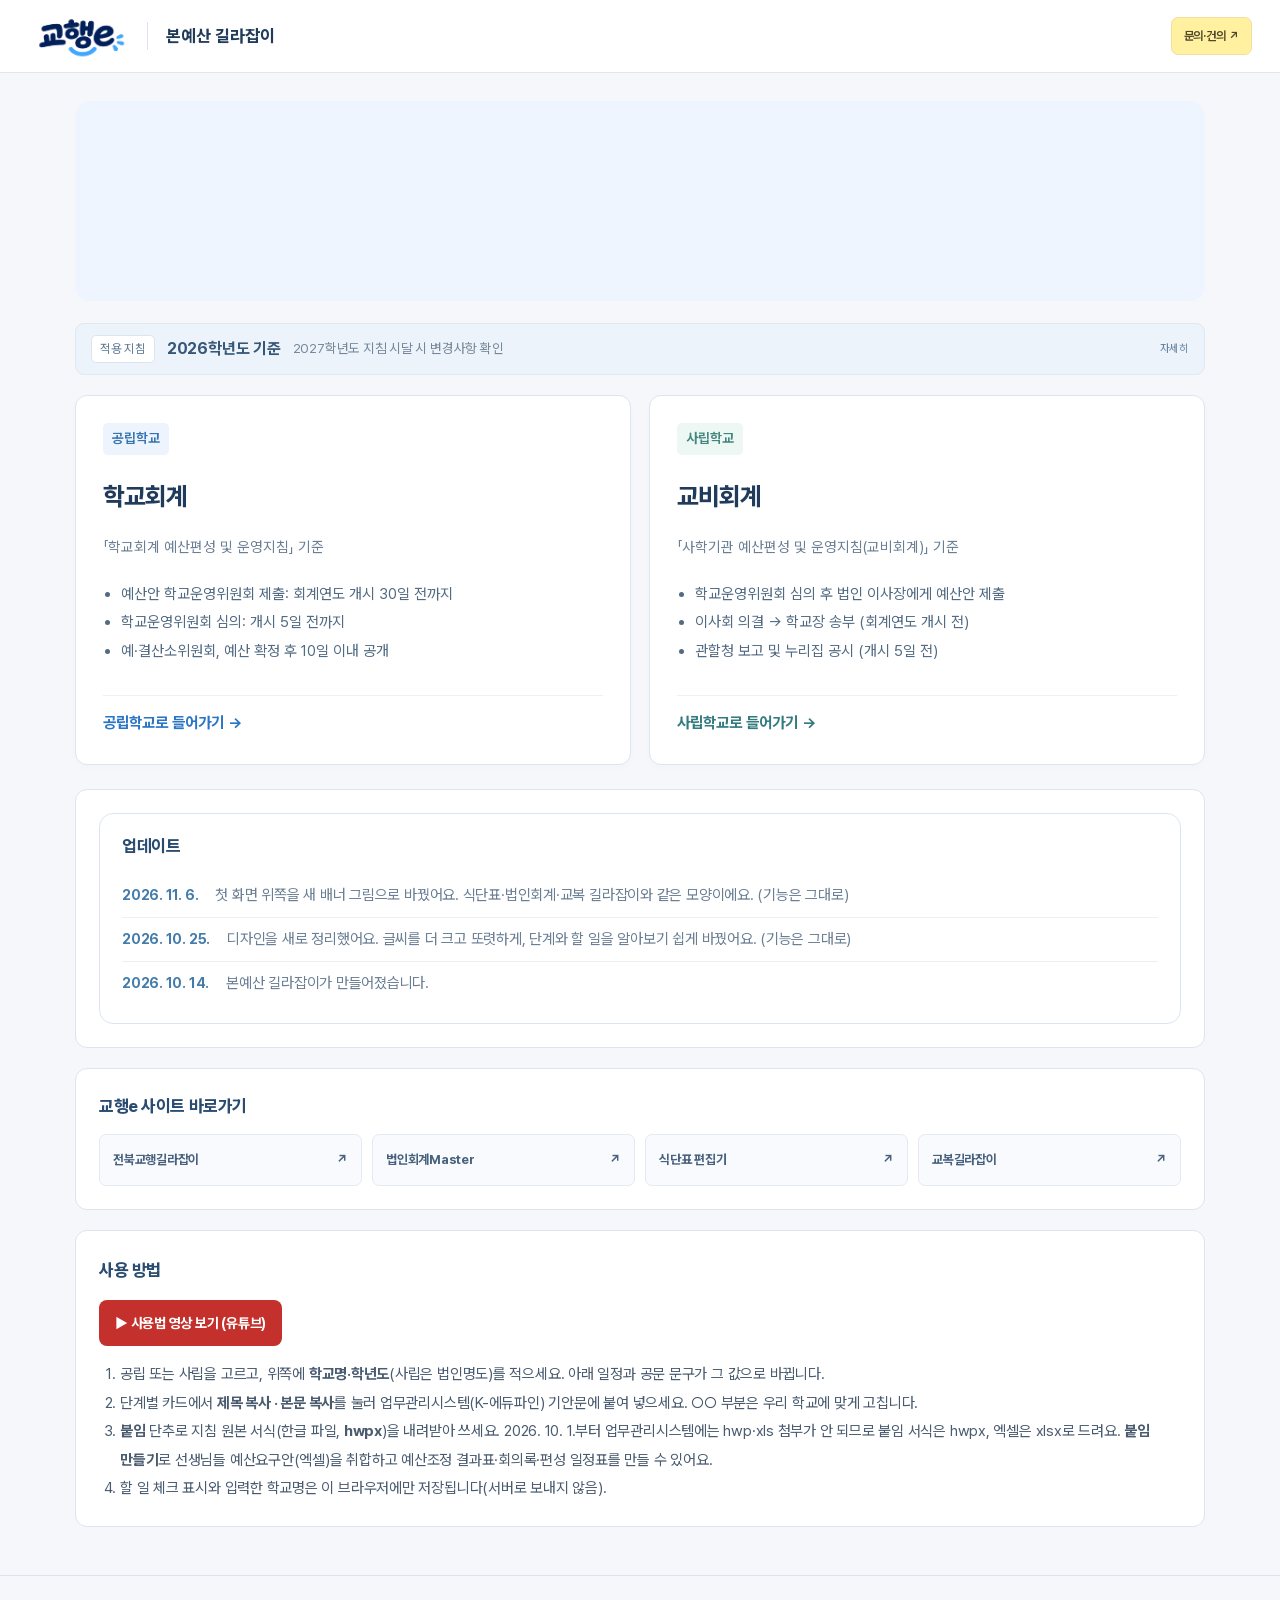
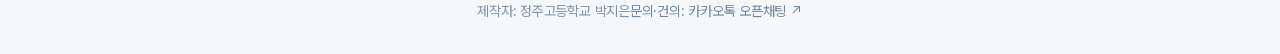
==== index.html @ 86d1af4e "업데이트 안내: 첫 화면 배너 그림 (2026. 11. 6.) Co-Authored-By: Claude Opus 5.5 <noreply@anthropic.com>" ====
<!DOCTYPE html>
<html lang="ko">
<head>
<meta charset="UTF-8">
<meta name="viewport" content="width=device-width, initial-scale=1">
<title>교행e의 본예산 길라잡이</title>
<style>
:root{
  --navy:#1e3a5f; --navy-2:#2b4c76; --blue:#2775ce; --blue-soft:#eaf3ff;
  --ink:#1f2d3d; --ink-2:#4a5b70; --muted:#6b7c90; --line:#d6e0ec; --line-soft:#e8eef5;
  --bg:#f3f7fc; --card:#fff; --green:#1f7a52; --green-soft:#e6f4ec; --red:#c2473b; --red-soft:#fbecea;
  --pri:#6a3fb5; --pri-soft:#f1ebfb;
}
*{box-sizing:border-box}
html{-webkit-text-size-adjust:100%}
body{margin:0;background:var(--bg);color:var(--ink);font:15px/1.65 "Pretendard","Malgun Gothic","맑은 고딕",system-ui,sans-serif;word-break:keep-all;overflow-wrap:anywhere}
button,input,select,textarea{font:inherit;color:inherit}
a{color:var(--blue)}
:focus-visible{outline:2px solid var(--blue);outline-offset:2px}
[hidden]{display:none!important}

/* 상단 */
.top{background:var(--navy);color:#fff}
.top-in{max-width:1080px;margin:0 auto;padding:14px 20px;display:flex;align-items:center;gap:12px;flex-wrap:wrap}
.brand{display:flex;align-items:center;gap:10px;background:none;border:0;color:#fff;cursor:pointer;padding:0;font-weight:800;font-size:18px}
.brand .e{color:#7fb6ff}
.top .ver{margin-left:auto;font-size:13px;opacity:.85}
.top .switch{border:1px solid rgba(255,255,255,.4);background:transparent;color:#fff;border-radius:999px;padding:5px 14px;cursor:pointer;font-size:13.5px}
.top .switch:hover{background:rgba(255,255,255,.12)}

main{max-width:1080px;margin:0 auto;padding:24px 20px 40px}

/* 첫 화면 */
.hero{text-align:center;padding:26px 0 8px}
.hero h1{margin:0 0 8px;font-size:30px;line-height:1.3;color:var(--navy)}
.hero p{margin:0;color:var(--ink-2);font-size:16px}
.pick{display:grid;grid-template-columns:repeat(2,minmax(0,1fr));gap:20px;margin:28px 0 18px}
.pickcard{display:flex;flex-direction:column;gap:10px;text-align:left;background:var(--card);border:2px solid var(--line);border-radius:16px;padding:26px 26px 24px;cursor:pointer;box-shadow:0 6px 20px -14px rgba(30,58,95,.5);transition:border-color .15s,transform .15s}
.pickcard:hover{border-color:var(--blue);transform:translateY(-2px)}
.pickcard .tag{align-self:flex-start;font-size:13px;font-weight:700;padding:3px 12px;border-radius:999px;background:var(--blue-soft);color:var(--blue)}
.pickcard.pri .tag{background:var(--pri-soft);color:var(--pri)}
.pickcard.pri:hover{border-color:var(--pri)}
.pickcard h2{margin:0;font-size:24px;color:var(--navy)}
.pickcard p{margin:0;color:var(--ink-2)}
.pickcard ul{margin:4px 0 0;padding-left:18px;color:var(--ink-2);font-size:14px}
.pickcard .go{margin-top:6px;font-weight:700;color:var(--blue)}
.pickcard.pri .go{color:var(--pri)}
.howto{background:var(--card);border:1px solid var(--line);border-radius:14px;padding:18px 22px}
.howto h3{margin:0 0 8px;font-size:17px;color:var(--navy)}
.howto ol{margin:0;padding-left:20px;color:var(--ink-2)}
.news{display:grid;grid-template-columns:minmax(0,1fr) minmax(0,1.3fr);gap:16px;margin-bottom:16px}
.basis-card,.updates{background:var(--card);border:1px solid var(--line);border-radius:14px;padding:18px 22px}
.basis-badge{display:inline-block;padding:3px 10px;border-radius:999px;background:#e8f0fb;color:var(--navy);font-size:12.5px;font-weight:800}
.basis-year{margin:8px 0 6px;font-size:16px;color:var(--ink)}
.basis-year b{font-size:22px;color:var(--navy);margin-right:4px}
.basis-list{margin:0;padding-left:18px;color:var(--ink-2);font-size:14px;line-height:1.85}
.basis-note{margin:8px 0 0;font-size:13px;color:var(--muted)}
.updates h3{margin:0 0 8px;font-size:17px;color:var(--navy)}
.updates ul{list-style:none;margin:0;padding:0}
.updates li{display:flex;gap:12px;padding:8px 0;border-top:1px solid var(--line-soft);font-size:14px;color:var(--ink-2);line-height:1.6}
.updates li:first-child{border-top:0}
.updates time{flex:0 0 auto;font-weight:700;color:var(--navy);font-size:13px;padding-top:1px}
@media (max-width:760px){.news{grid-template-columns:1fr}.updates li{flex-direction:column;gap:2px}}
.sites{background:var(--card);border:1px solid var(--line);border-radius:14px;padding:18px 22px;margin-bottom:16px}
.sites h3{margin:0 0 12px;font-size:17px;color:var(--navy)}
.sites>div{display:grid;grid-template-columns:repeat(4,minmax(0,1fr));gap:10px}
.sites a{display:flex;align-items:center;justify-content:space-between;gap:8px;min-height:52px;padding:10px 16px;border:1px solid #c9d8ea;border-radius:10px;background:#f7faff;color:var(--navy);font-weight:700;font-size:15.5px;text-decoration:none}
.sites a:hover{border-color:var(--blue);background:#eef4fd}
@media (max-width:760px){.sites>div{grid-template-columns:repeat(2,minmax(0,1fr))}}
@media print{.sites{display:none}}
.howto .basis{margin:10px 0 0;font-size:13.5px;color:var(--muted)}

/* 안쪽 화면 */
.vhead{display:flex;align-items:flex-end;justify-content:space-between;gap:12px;flex-wrap:wrap;margin-bottom:16px}
.vhead h1{margin:0;font-size:26px;color:var(--navy);line-height:1.3}
.vhead h1 small{display:block;font-size:14px;font-weight:700;color:var(--blue);margin-bottom:2px}
.v-pri .vhead h1 small{color:var(--pri)}
.vhead p{margin:4px 0 0;color:var(--ink-2)}

.vars{display:flex;flex-wrap:wrap;gap:12px 18px;align-items:flex-end;background:var(--card);border:1px solid var(--line);border-left:5px solid var(--blue);border-radius:12px;padding:16px 18px;margin-bottom:18px}
.v-pri .vars{border-left-color:var(--pri)}
.vars label{display:flex;flex-direction:column;gap:4px;font-size:13.5px;font-weight:700;color:var(--ink-2)}
.vars input{min-height:38px;padding:6px 10px;border:1px solid #c3d2e4;border-radius:8px;background:#fff;font-weight:400;color:var(--ink)}
.vars input[data-v="S"]{width:13em}
.vars input[data-v="C"]{width:13em}
.vars input[data-v="Y"]{width:6.5em}
.vars .dates{flex-basis:100%;display:grid;grid-template-columns:repeat(auto-fill,minmax(170px,1fr));gap:10px 14px;padding-top:12px;border-top:1px dashed #c3d2e4}
.vars .dates-h{grid-column:1/-1;margin:0;font-size:14px;font-weight:800;color:var(--navy)}
.vars .dates-h small{font-weight:400;color:var(--muted);margin-left:6px}
.vars .dates input{width:100%}
.v-pub [data-only="pri"],.v-pri [data-only="pub"]{display:none!important}
.vars .note{flex-basis:100%;margin:0;font-size:13px;color:var(--muted)}
.vars .xlbar{flex-basis:100%;display:flex;flex-wrap:wrap;align-items:center;gap:8px 10px;padding-top:12px;border-top:1px dashed #c3d2e4}
.vars .xlbar b{font-size:14px;color:var(--navy);margin-right:4px}
.vars .xlbar button,.vars .xlbar .xlup{display:inline-flex;align-items:center;min-height:38px;padding:0 14px;border:1px solid #1d6f42;border-radius:8px;background:#fff;color:#1d6f42;font:inherit;font-size:14px;font-weight:700;cursor:pointer}
.vars .xlbar .xlup{background:#1d6f42;color:#fff;flex-direction:row}
.vars .xlbar button:hover{background:#eef7f1}.vars .xlbar .xlup:hover{background:#185c37}
.vars .xlbar small{font-size:12.5px;color:var(--muted)}
@media print{.vars .xlbar{display:none}}

.sched{background:var(--card);border:1px solid var(--line);border-radius:14px;padding:16px 18px;margin-bottom:22px}
.sched h2{margin:0 0 10px;font-size:18px;color:var(--navy)}
.sched table{width:100%;border-collapse:collapse;font-size:14.5px}
.sched th,.sched td{border-bottom:1px solid var(--line-soft);padding:9px 8px;text-align:left;vertical-align:top}
.sched th{background:#f5f8fc;color:var(--ink-2);font-size:13.5px}
.sched td.no{width:3em;color:var(--muted);font-weight:700}
.sched td.when{white-space:nowrap;font-weight:700;color:var(--navy)}
.sched td.law{font-size:13px;color:var(--muted)}
.sched tr.must td.when{color:var(--red)}
.sched .jump{border:0;background:none;padding:0;color:var(--ink);cursor:pointer;text-align:left;text-decoration:underline;text-decoration-color:#b9c9dc;text-underline-offset:3px}
.sched .jump:hover{color:var(--blue)}

.steps{display:flex;flex-direction:column;gap:18px}
.step{background:var(--card);border:1px solid var(--line);border-radius:14px;overflow:hidden;scroll-margin-top:14px}
.step-head{display:flex;gap:14px;align-items:flex-start;padding:16px 20px;border-bottom:1px solid var(--line-soft);background:#fafcff}
.step-no{flex:none;width:36px;height:36px;border-radius:50%;display:grid;place-items:center;background:var(--navy);color:#fff;font-weight:800}
.v-pri .step-no{background:var(--pri)}
.step-head h3{margin:0;font-size:19px;color:var(--navy);line-height:1.4}
.step-meta{display:flex;flex-wrap:wrap;gap:6px 14px;margin-top:4px;font-size:13.5px;color:var(--ink-2)}
.step-meta .when{font-weight:700;color:var(--red)}
.step-meta .who{color:var(--green);font-weight:700}
.step-body{padding:16px 20px 20px;display:flex;flex-direction:column;gap:14px}
.todo{margin:0;padding:0;list-style:none;display:flex;flex-direction:column;gap:6px}
.todo label{display:flex;gap:8px;align-items:flex-start;cursor:pointer}
.todo input{margin-top:5px;width:17px;height:17px;accent-color:var(--green);flex:none}
.todo input:checked+span{color:var(--muted);text-decoration:line-through}
.law-box{font-size:13.5px;color:var(--ink-2);background:#f5f8fc;border-radius:8px;padding:9px 12px}
.law-box b{color:var(--navy)}

.doc{border:1px solid #cfdcec;border-radius:12px;overflow:hidden}
.doc-top{display:flex;align-items:center;gap:8px;flex-wrap:wrap;padding:10px 14px;background:var(--blue-soft);border-bottom:1px solid #cfdcec}
.v-pri .doc-top{background:var(--pri-soft)}
.doc-kind{font-size:12.5px;font-weight:800;padding:2px 9px;border-radius:6px;background:var(--navy);color:#fff}
.doc-kind.out{background:var(--green)}
.doc-kind.memo{background:#8a6d1f}
.doc-label{font-weight:700;color:var(--navy)}
.doc-btns{margin-left:auto;display:flex;gap:6px;flex-wrap:wrap}
.cbtn{border:1px solid #b9cbe2;background:#fff;border-radius:7px;padding:5px 12px;cursor:pointer;font-size:13.5px;font-weight:600;color:var(--navy)}
.cbtn:hover{border-color:var(--blue);color:var(--blue)}
.cbtn.done{background:var(--green);border-color:var(--green);color:#fff}
.doc-title{margin:0;padding:12px 16px 4px;font-weight:800;font-size:16px;color:var(--ink)}
.doc-title::before{content:"제목  ";color:var(--muted);font-weight:600;font-size:13.5px}
.doc-body{margin:0;padding:6px 16px 14px;white-space:pre-wrap;font:14.5px/1.85 "Malgun Gothic","맑은 고딕",sans-serif;color:var(--ink)}
.attach{display:flex;flex-wrap:wrap;gap:8px;padding:10px 14px;border-top:1px dashed #cfdcec;background:#fbfdff}
.attach .lb{font-size:13px;font-weight:700;color:var(--muted);align-self:center}
.attach a{display:inline-flex;align-items:center;gap:6px;border:1px solid #c9d8ea;background:#fff;border-radius:8px;padding:5px 11px;font-size:13.5px;font-weight:600;color:var(--navy);text-decoration:none}
.attach a:hover{border-color:var(--blue);color:var(--blue)}
.ext{font-size:11px;font-weight:800;padding:1px 5px;border-radius:4px;background:#2b6cb0;color:#fff}
.attach .self{font-size:13px;color:var(--muted)}
.tip{font-size:13.5px;color:#7a5a12;background:#fff7e3;border-radius:8px;padding:9px 12px}

.backbar{display:flex;justify-content:center;margin:26px 0 0}
.backbar button{border:1px solid var(--line);background:#fff;border-radius:999px;padding:9px 22px;cursor:pointer;font-weight:700;color:var(--navy)}

footer.credit{max-width:1080px;margin:0 auto;padding:22px 20px 34px;text-align:center;font-size:13.5px;color:var(--muted);border-top:1px solid var(--line);line-height:1.9}
footer.credit b{color:var(--ink)}

.toast{position:fixed;left:50%;bottom:22px;transform:translateX(-50%);background:#1b2a3c;color:#fff;border-radius:9px;padding:9px 16px;font-size:14px;z-index:20;box-shadow:0 8px 24px -10px rgba(0,0,0,.5)}

@media (max-width:760px){
  .pick{grid-template-columns:1fr}
  .hero h1{font-size:24px}
  .sched td.law{display:none}
  .sched th.law{display:none}
  .step-head,.step-body{padding-left:14px;padding-right:14px}
  .doc-btns{margin-left:0}
}
/* 붙임 만들기 */
.attach.make{background:#f4fbf6}
.attach.make button{display:inline-flex;align-items:center;gap:6px;border:1px solid #9cc9ab;background:#fff;border-radius:8px;padding:5px 11px;font:inherit;font-size:13.5px;font-weight:700;color:#1d6f42;cursor:pointer}
.attach.make button::before{content:"만들기";font-size:11px;font-weight:800;background:#1d6f42;color:#fff;border-radius:4px;padding:1px 5px}
.attach.make button[data-make="reqForm"]::before{content:"엑셀"}
.attach.make button:hover{border-color:#1d6f42;background:#eef7f1}
body.mk-open{overflow:hidden}
#maker{position:fixed;inset:0;z-index:1000;background:rgba(15,28,45,.55);display:flex;align-items:flex-start;justify-content:center;padding:24px 16px;overflow:auto}
#maker[hidden]{display:none}
.mk-box{background:#fff;border-radius:16px;width:100%;max-width:1180px;box-shadow:0 20px 60px -20px rgba(0,0,0,.5);overflow:hidden}
.mk-head{display:flex;align-items:center;gap:12px;flex-wrap:wrap;padding:16px 20px;background:var(--navy);color:#fff}
.mk-head h2{margin:0;font-size:19px;color:#fff}
.mk-head .mk-close{margin-left:auto;border:1px solid #ffffff55;background:transparent;color:#fff;border-radius:8px;padding:6px 12px;font:inherit;cursor:pointer}
.mk-tabs{display:flex;flex-wrap:wrap;gap:6px;padding:12px 20px 0;border-bottom:1px solid var(--line)}
.mk-tabs button{border:1px solid var(--line);border-bottom:0;background:#f5f8fc;border-radius:8px 8px 0 0;padding:8px 14px;font:inherit;font-size:14px;color:var(--ink-2);cursor:pointer}
.mk-tabs button.on{background:#fff;color:var(--navy);font-weight:800;box-shadow:0 2px 0 #fff}
.mk-main{display:grid;grid-template-columns:minmax(0,1fr) minmax(0,1.15fr);gap:20px;padding:18px 20px 22px}
.mk-edit{font-size:14px;color:var(--ink-2)}
.mk-edit table{width:100%;border-collapse:collapse;font-size:13.5px}
.mk-edit th,.mk-edit td{border-bottom:1px solid var(--line-soft);padding:6px 5px;text-align:left}
.mk-edit th{background:#f5f8fc;font-size:12.5px}
.mk-edit td.r,.mk-edit input.r{text-align:right}
.mk-edit td.fn{font-size:12px;color:var(--muted);word-break:break-all}
.mk-edit tr.sum td{font-weight:800;color:var(--navy)}
.mk-grid input{width:100%;min-width:0;border:1px solid #c3d2e4;border-radius:6px;padding:5px 7px;font:inherit;font-size:13.5px}
.mk-grid input[readonly]{background:#f5f8fc;border-color:transparent}
.mk-steps{margin:0 0 14px;padding-left:20px;line-height:2.4}
.mk-b{display:inline-flex;align-items:center;border:1px solid #1d6f42;background:#fff;color:#1d6f42;border-radius:8px;padding:5px 12px;font:inherit;font-size:13.5px;font-weight:700;cursor:pointer}
.mk-b.fill{background:#1d6f42;color:#fff}
.mk-x{border:1px solid #e3b4b4;background:#fff;color:#b23b3b;border-radius:6px;padding:3px 9px;font:inherit;font-size:12.5px;cursor:pointer}
.mk-help{font-size:13px;color:var(--muted)}
.mk-warn{color:#b26a00;font-size:11.5px}
/* 처음 쓰는 사람도 보이게: 설정·일정 펼치기 제목 크게 */
#view .budget-school-details,#view .budget-schedule-details{margin-bottom:12px}
#view .budget-school-details>summary,#view .budget-schedule-details>summary{display:flex;align-items:center;gap:10px;width:auto!important;padding:14px 18px!important;font-size:17px!important;font-weight:800!important;color:var(--navy)!important;background:#fff;border:1px solid var(--line);border-left:5px solid var(--blue);border-radius:12px;list-style:none}
#view .v-pri .budget-school-details>summary,#view.v-pri .budget-school-details>summary,#view.v-pri .budget-schedule-details>summary{border-left-color:var(--pri)}
#view .budget-school-details>summary::-webkit-details-marker,#view .budget-schedule-details>summary::-webkit-details-marker{display:none}
#view .budget-school-details>summary::after,#view .budget-schedule-details>summary::after{content:"펼치기 ▾";margin-left:auto;white-space:nowrap;font-size:13px;font-weight:700;color:var(--muted)}
#view .budget-school-details[open]>summary::after,#view .budget-schedule-details[open]>summary::after{content:"접기 ▴"}
#view .sched h2{font-size:19px}
#view .sched table{font-size:15.5px}
#view .sched th{font-size:14.5px}
@media (max-width:760px){#view .budget-school-details>summary,#view .budget-schedule-details>summary{font-size:15.5px!important;padding:12px 14px!important}}
.mk-drop{display:flex;flex-direction:column;align-items:center;justify-content:center;gap:4px;min-height:96px;margin:10px 0;padding:16px;border:2px dashed #9cc9ab;border-radius:12px;background:#f4fbf6;color:#1d6f42;font-size:14px;text-align:center;cursor:pointer;transition:background .15s,border-color .15s}
.mk-drop small{color:var(--muted);font-size:12.5px}
.mk-drop:hover{background:#eaf6ee}
label.hot,.mk-drop.hot{background:#dff2e6!important;border-color:#1d6f42!important;outline:3px solid #1d6f4233}
.mk-sec{border:1px solid var(--line);border-radius:12px;padding:14px 16px;margin-bottom:14px;background:#fbfdff}
.mk-sec h4{margin:0 0 6px;font-size:15.5px;color:var(--navy)}
.mk-sec p{margin:8px 0}
.mk-lab{display:flex;flex-direction:column;gap:4px;font-size:13px;font-weight:700;margin:8px 0}
.mk-lab input{border:1px solid #c3d2e4;border-radius:8px;padding:7px 9px;font:inherit;font-size:14px;font-weight:400}
.mk-bizbar{display:flex;align-items:center;gap:8px;flex-wrap:wrap;margin:6px 0;font-size:13.5px;color:var(--navy)}
.mk-biz{max-height:220px;overflow:auto;border:1px solid var(--line);border-radius:8px;background:#fff;padding:6px 10px;display:grid;grid-template-columns:repeat(auto-fill,minmax(170px,1fr));gap:2px 10px;font-size:13px}
.mk-biz small{color:var(--muted)}
.mk-stats{display:grid;grid-template-columns:repeat(5,minmax(0,1fr));gap:6px;margin:10px 0}
.mk-stats div{background:#fff;border:1px solid var(--line);border-radius:8px;padding:6px 8px}
.mk-stats small{display:block;font-size:11.5px;color:var(--muted)}
.mk-stats b{font-size:14px;color:var(--navy)}
.mk-warnlist{margin:6px 0;padding:8px 12px 8px 26px;background:#fdf4de;border-radius:8px;font-size:13px}
.mk-view{display:flex;gap:6px;flex-wrap:wrap}
.mk-view button{border:1px solid var(--line);background:#fff;border-radius:999px;padding:4px 12px;font:inherit;font-size:13px;cursor:pointer;color:var(--ink-2)}
.mk-view button.on{background:var(--navy);color:#fff;border-color:var(--navy)}
@media (max-width:860px){.mk-stats{grid-template-columns:repeat(3,minmax(0,1fr))}}
.mk-empty{padding:14px;background:#f5f8fc;border-radius:10px;color:var(--ink-2)}
.mk-form{display:grid;gap:10px}
.mk-form label{display:flex;flex-direction:column;gap:4px;font-weight:700;font-size:13.5px}
.mk-form small{font-weight:400;color:var(--muted)}
.mk-form input,.mk-form textarea{border:1px solid #c3d2e4;border-radius:8px;padding:7px 9px;font:inherit;font-size:14px;font-weight:400;resize:vertical}
.mk-out{display:flex;flex-direction:column;gap:10px}
.mk-tools{display:flex;flex-wrap:wrap;gap:8px}
.mk-tools button{border:1px solid var(--navy);background:#fff;color:var(--navy);border-radius:8px;padding:7px 13px;font:inherit;font-size:14px;font-weight:700;cursor:pointer}
.mk-tools button.main{background:var(--navy);color:#fff}
.mk-tools #mkXl{border-color:#1d6f42;color:#1d6f42}
.mk-paper{border:1px solid #d5deea;border-radius:6px;background:#fff;padding:28px 30px;box-shadow:0 6px 18px -12px rgba(30,58,95,.45);color:#000;overflow-x:auto}
@media (max-width:860px){.mk-main{grid-template-columns:1fr}.mk-paper{padding:18px 14px}}
@media print{
  body.mk-printing>*:not(#maker){display:none!important}
  body.mk-printing #maker{position:static;display:block!important;background:none;padding:0;overflow:visible}
  body.mk-printing .mk-box{box-shadow:none;max-width:none;border-radius:0}
  body.mk-printing .mk-head,body.mk-printing .mk-tabs,body.mk-printing .mk-edit,body.mk-printing .mk-tools,body.mk-printing .mk-viewbar{display:none!important}
  body.mk-printing .mk-main{display:block;padding:0}
  body.mk-printing .mk-paper{border:0;box-shadow:none;padding:0}
  @page{size:A4;margin:18mm 16mm}
}
@media print{
  .top,.vars,.backbar,.doc-btns,.toast,.pick,.howto .basis{display:none!important}
  body{background:#fff}
  .step,.sched,.doc{break-inside:avoid;box-shadow:none}
}
</style>
<link rel="stylesheet" href="design/dashboard.css?v=20261106-banner1">
<style id="readable">
/* 읽기 쉽게: 처음 쓰는 사람도 편하도록 글씨 크기만 키움 (모양·색은 design/ 그대로) */
@media screen{
  body{font-size:16px}
  .top .ver{font-size:14.5px!important}.top .switch{font-size:15px!important}
  .vhead h1 small{font-size:15px!important}.vhead p{font-size:15.5px!important}
  .budget-guideline-label{font-size:12.5px!important}.budget-guideline-note{font-size:13.5px!important}.budget-guideline strong{font-size:16px!important}
  .budget-guideline>.basis,.budget-guideline .basis-list{font-size:14.5px!important}.basis-note{font-size:14px!important}
  .pickcard .tag{font-size:14px!important}.pickcard p{font-size:14.5px!important}.pickcard li{font-size:15px!important}.pickcard .go{font-size:15.5px!important}
  #home .howto ol,.howto li{font-size:15px!important}.updates li span{font-size:15px}.updates time{font-size:14px!important}
  .vars label,.vars .dates label{font-size:14.5px!important}.vars .note,.vars .xlbar small,.vars .dates-h small{font-size:13.5px!important}.vars .dates-h{font-size:15.5px!important}
  .vars input{font-size:15px!important}.vars .xlbar b,.vars .xlbar button,.vars .xlbar .xlup{font-size:15px!important}
  .sched td.law{font-size:14.5px!important}
  .budget-rail-title{font-size:18px!important}.budget-rail-copy b{font-size:15px!important}
  .budget-rail-number{font-size:12px!important;width:28px!important;height:28px!important}
  .step-head h3{font-size:24px!important}.step-meta,.step-meta .when,.step-meta .who{font-size:14.5px!important}
  .budget-task-column>h4,.budget-doc-column>h4{font-size:20px!important}
  .todo li,.todo li span{font-size:16px!important}
  .budget-law>summary{font-size:15px!important}.law-box{font-size:15px!important;line-height:1.85}
  .budget-task-note{font-size:13.5px!important}
  .doc-kind{font-size:12.5px!important}.doc-label{font-size:15px!important}.cbtn{font-size:15px!important}
  .doc-title{font-size:17px!important}.doc-body{font-size:15.5px!important}
  .budget-doc-tabs button{font-size:14px!important}
  .attach .lb{font-size:13.5px!important}.attach a{font-size:14px!important}.attach .ext{font-size:12px!important}.attach .self{font-size:14px!important}
  .attach.make button{font-size:14.5px!important}
  footer.credit,footer.credit div,footer.credit a,footer.credit b{font-size:14px!important}
  .mk-head h2{font-size:21px}.mk-tabs button{font-size:15px}.mk-edit{font-size:15px}.mk-help{font-size:14px}
  .mk-drop{font-size:15.5px}.mk-drop small{font-size:13.5px}.mk-tools button{font-size:15px}.mk-sec h4{font-size:17px}
  .mk-edit table{font-size:14.5px}.mk-edit th{font-size:13.5px}.mk-b,.mk-x{font-size:14.5px}.mk-biz{font-size:14px}
  .mk-form label{font-size:14.5px}.mk-form input,.mk-form textarea{font-size:15px}
  .toast{font-size:15px!important}
}
</style>
</head>
<body>

<header class="top">
  <div class="top-in">
    <button class="brand" type="button" data-home><span>교행<span class="e">e</span>의 본예산 길라잡이</span></button>
    <span class="ver" id="verName"></span>
    <button class="switch" type="button" data-home id="switchBtn" hidden>홈</button>
  </div>
</header>

<main>
  <!-- 첫 화면: 공립 / 사립 고르기 -->
  <section id="home">
    <div class="hero">
      <h1>본예산 편성, 절차마다 내부결재까지</h1>
      <p>우리 학교에 맞는 쪽을 고르면 편성 일정과 단계별 내부결재 제목·본문, 붙임 한글 서식이 나옵니다.</p>
    </div>
    <div class="pick">
      <button class="pickcard" type="button" data-go="pub">
        <span class="tag">공립학교</span>
        <h2>학교회계</h2>
        <p>「학교회계 예산편성 및 운영지침」 기준</p>
        <ul>
          <li>예산안 학교운영위원회 제출: 회계연도 개시 30일 전까지</li>
          <li>학교운영위원회 심의: 개시 5일 전까지</li>
          <li>예·결산소위원회, 예산 확정 후 10일 이내 공개</li>
        </ul>
        <span class="go">공립학교로 들어가기 →</span>
      </button>
      <button class="pickcard pri" type="button" data-go="pri">
        <span class="tag">사립학교</span>
        <h2>교비회계</h2>
        <p>「사학기관 예산편성 및 운영지침(교비회계)」 기준</p>
        <ul>
          <li>학교운영위원회 심의 후 법인 이사장에게 예산안 제출</li>
          <li>이사회 의결 → 학교장 송부 (회계연도 개시 전)</li>
          <li>관할청 보고 및 누리집 공시 (개시 5일 전)</li>
        </ul>
        <span class="go">사립학교로 들어가기 →</span>
      </button>
    </div>
    <div class="news">
      <div class="basis-card">
        <span class="basis-badge">적용 지침</span>
        <p class="basis-year"><b>2026학년도</b> 전북교육청 지침 기준</p>
        <ul class="basis-list">
          <li>공립: 학교회계 예산편성 및 운영지침</li>
          <li>사립: 사학기관 예산편성 및 운영지침(교비회계)</li>
          <li>법정 기한: 「초·중등교육법」 제30조의3 (법제처 확인)</li>
        </ul>
        <p class="basis-note">2027학년도 지침이 나오면 기한·서식을 다시 맞춰 올립니다.</p>
      </div>
      <div class="updates">
        <h3>업데이트</h3>
        <ul>
          <li><time>2026. 11. 6.</time><span>첫 화면 위쪽을 새 배너 그림으로 바꿨어요. 식단표·법인회계·교복 길라잡이와 같은 모양이에요. (기능은 그대로)</span></li>
          <li><time>2026. 10. 25.</time><span>디자인을 새로 정리했어요. 글씨를 더 크고 또렷하게, 단계와 할 일을 알아보기 쉽게 바꿨어요. (기능은 그대로)</span></li>
          <li><time>2026. 10. 14.</time><span>본예산 길라잡이가 만들어졌습니다.</span></li>
        </ul>
      </div>
    </div>
    <section class="sites">
      <h3>교행e 사이트 바로가기</h3>
      <div>
        <a href="https://jeonbuk-gyohaeng.pages.dev/" target="_blank" rel="noopener"><span>전북교행길라잡이</span><span aria-hidden="true">↗</span></a>
        <a href="https://law.lynqook.workers.dev/" target="_blank" rel="noopener"><span>법인회계Master</span><span aria-hidden="true">↗</span></a>
        <a href="https://lynqook-gif.github.io/food/" target="_blank" rel="noopener"><span>식단표 편집기</span><span aria-hidden="true">↗</span></a>
        <a href="https://gyobok-guide.lynqook.workers.dev/" target="_blank" rel="noopener"><span>교복길라잡이</span><span aria-hidden="true">↗</span></a>
      </div>
    </section>
    <div class="howto">
      <h3>사용 방법</h3>
      <p><a class="howto-video" href="https://youtu.be/iNwpc6ux4eA" target="_blank" rel="noopener" style="display:inline-flex;align-items:center;gap:8px;padding:10px 16px;border-radius:8px;background:#c4302b;color:#fff;font-weight:700;text-decoration:none;">▶ 사용법 영상 보기 (유튜브)</a></p>
      <ol>
        <li>공립 또는 사립을 고르고, 위쪽에 <b>학교명·학년도</b>(사립은 법인명도)를 적으세요. 아래 일정과 공문 문구가 그 값으로 바뀝니다.</li>
        <li>단계별 카드에서 <b>제목 복사 · 본문 복사</b>를 눌러 업무관리시스템(K-에듀파인) 기안문에 붙여 넣으세요. ○○ 부분은 우리 학교에 맞게 고칩니다.</li>
        <li><b>붙임</b> 단추로 지침 원본 서식(한글 파일, <b>hwpx</b>)을 내려받아 쓰세요. 2026. 10. 1.부터 업무관리시스템에는 hwp·xls 첨부가 안 되므로 붙임 서식은 hwpx, 엑셀은 xlsx로 드려요. <b>붙임 만들기</b>로 선생님들 예산요구안(엑셀)을 취합하고 예산조정 결과표·회의록·편성 일정표를 만들 수 있어요.</li>
        <li>할 일 체크 표시와 입력한 학교명은 이 브라우저에만 저장됩니다(서버로 보내지 않음).</li>
      </ol>
    </div>
  </section>

  <!-- 안쪽 화면 -->
  <section id="view" hidden>
    <div class="vhead">
      <div>
        <h1><small id="vTag"></small><span id="vTitle"></span></h1>
        <p id="vDesc"></p>
      </div>
    </div>
    <div class="vars" id="vars">
      <label>학교명<input type="text" data-v="S" placeholder="예: ○○고등학교" autocomplete="off"></label>
      <label id="corpField">법인명<input type="text" data-v="C" placeholder="예: 학교법인 ○○학원" autocomplete="off"></label>
      <label>학년도<input type="number" data-v="Y" min="2026" max="2040" step="1"></label>
      <div class="dates">
        <p class="dates-h">공문 속 날짜·장소 <small>비워 두면 ○○로 나와요</small></p>
        <label>지침 공문 번호<input type="text" data-v="gno" placeholder="예: 12345" autocomplete="off"></label>
        <label>지침 공문 날짜<input type="date" data-v="gdate"></label>
        <label>사전교육 날짜<input type="date" data-v="edu"></label>
        <label>사전교육 시각<input type="time" data-v="eduT"></label>
        <label>사전교육 장소<input type="text" data-v="eduP" placeholder="예: 시청각실" autocomplete="off"></label>
        <label>의견수렴 시작<input type="date" data-v="op"></label>
        <label>의견수렴 끝<input type="date" data-v="opE"></label>
        <label>예산요구서 제출 기한<input type="date" data-v="req"></label>
        <label>교부계획 공문 번호<input type="text" data-v="ano" placeholder="예: 23456" autocomplete="off"></label>
        <label>교부계획 공문 날짜<input type="date" data-v="alloc"></label>
        <label>조정위원회 날짜<input type="date" data-v="adj"></label>
        <label>조정위원회 시각<input type="time" data-v="adjT"></label>
        <label>조정위원회 장소<input type="text" data-v="adjP" placeholder="예: 교장실" autocomplete="off"></label>
        <label data-only="pub">예·결산소위원회 날짜<input type="date" data-v="sub"></label>
        <label>학운위 회차<input type="text" data-v="comNo" placeholder="예: 85" autocomplete="off"></label>
        <label>학운위 심의 날짜<input type="date" data-v="com"></label>
        <label data-only="pri">이사회 의결 날짜<input type="date" data-v="brd"></label>
        <label><span><span data-only="pub">예산 공개 날짜</span><span data-only="pri">누리집 공시 날짜</span></span><input type="date" data-v="pubd"></label>
      </div>
      <div class="xlbar">
        <b>엑셀로 한 번에 넣기</b>
        <button type="button" id="xlDown">① 엑셀 양식 내려받기</button>
        <label class="xlup">② 채운 엑셀 올리기 · 끌어 놓기<input type="file" id="xlUp" accept=".xlsx,.xls" hidden></label>
        <small>양식의 '입력값' 칸만 채워서 올리면 위 칸이 한꺼번에 채워져요. 파일은 서버로 보내지 않아요.</small>
      </div>
      <p class="note">비워 두면 ○○로 나옵니다. 학년도를 바꾸면 일정 날짜와 공문 속 연도가 함께 바뀝니다. 입력값은 이 브라우저에만 저장돼요.</p>
    </div>
    <div class="sched">
      <h2>단계별로 언제까지 해야 하나요?</h2>
      <table>
        <thead><tr><th>순서</th><th>할 일 (누르면 그 단계로 가요)</th><th>언제까지</th><th class="law">근거 (법령·지침)</th></tr></thead>
        <tbody id="schedBody"></tbody>
      </table>
    </div>
    <div class="steps" id="steps"></div>
  </section>
</main>

<footer class="credit">
  <div>제작자: <b>정주고등학교 박지은</b></div>
  <div>문의: <a href="mailto:ican6363@naver.com">ican6363@naver.com</a></div>
  <div><a href="https://open.kakao.com/o/g4Tap2Ri" target="_blank" rel="noopener">카카오 오픈채팅 문의 ↗</a></div>
</footer>
<div id="maker" hidden>
  <div class="mk-box" role="dialog" aria-modal="true" aria-labelledby="mkTitle">
    <div class="mk-head"><h2 id="mkTitle"></h2><button type="button" class="mk-close" data-mk-close>닫기 ✕</button></div>
    <div class="mk-tabs" id="mkTabs"></div>
    <div class="mk-main">
      <div class="mk-edit" id="mkEdit"></div>
      <div class="mk-out">
        <div class="mk-tools"><button type="button" class="main" id="mkCopy">한글에 붙여넣기용 복사</button><button type="button" id="mkPrint">인쇄 · PDF 저장</button><button type="button" id="mkXl">엑셀로 받기</button></div>
        <div class="mk-viewbar" id="mkView"></div>
        <div class="mk-paper" id="mkPaper"></div>
      </div>
    </div>
  </div>
</div>
<div class="toast" id="toast" hidden></div>

<script>
(function(){
"use strict";

/* ---------- 저장 (이 브라우저에만) ---------- */
function load(k, d){ try{ var v = localStorage.getItem(k); return v === null ? d : v; }catch(e){ return d; } }
function save(k, v){ try{ localStorage.setItem(k, v); }catch(e){} }

/* ---------- 날짜 ---------- */
var WD = ["일","월","화","수","목","금","토"];
function fmt(d){ return d.getFullYear() + ". " + (d.getMonth()+1) + ". " + d.getDate() + ".(" + WD[d.getDay()] + ")"; }
// 회계연도 개시(Y.3.1.) "n일 전까지" = 개시일에서 n+1일 앞 (지침 예시: 2026.3.1. 30일 전 → 2026.1.29.)
function before(Y, n){ return new Date(Y, 2, 1 - (n + 1)); }
function lastFeb(Y){ return new Date(Y, 2, 0); }

/* ---------- 공통 문구 ---------- */
var FILES = {
  pubLetter: ["files/pub-parent-letter.hwpx", "가정통신문(본예산 편성 의견 참여).hwpx", "가정통신문 — 본예산 편성 의견 참여"],
  pub1: ["files/pub-form1-revenue-request.hwpx", "[서식1] 세입예산요구서.hwpx", "[서식1] 세입예산요구서"],
  pub2: ["files/pub-form2-expense-request.hwpx", "[서식2] 세출예산요구서.hwpx", "[서식2] 세출예산요구서"],
  pub18: ["files/pub-form18-subcommittee-rules.hwpx", "[서식18] 예결산소위원회 규정(안).hwpx", "[서식18] 예·결산소위원회 규정(안)"],
  pub19: ["files/pub-form19-subcommittee-report.hwpx", "[서식19] 예결산소위원회 심사보고서.hwpx", "[서식19] 예·결산소위원회 심사보고서"],
  priLetter: ["files/pri-parent-letter.hwpx", "가정통신문(교비회계 본예산 편성 의견 참여).hwpx", "가정통신문 — 본예산 편성 의견 참여"],
  pri1: ["files/pri-form1-budget-request.hwpx", "[서식1] 세입·세출예산요구서.hwpx", "[서식1] 세입·세출예산요구서"],
  pri35: ["files/pri-form35-checklist.hwpx", "[서식35] 교비회계 예산편성 및 결산 확인사항.hwpx", "[서식35] 예산편성 및 결산 확인사항"]
};

/* 단계 데이터
   {Y}=학년도 {P}=전년도 {S}=학교명 {C}=법인명 {d50}{d30}{d5}{dEnd}=기한
   kind: in(내부결재) out(시행문) memo(교내 안내) */
var VERS = {
pub: {
  tag: "공립학교", title: "학교회계 본예산 편성", acct: "학교회계",
  desc: "편성 계획 수립부터 학교운영위원회 심의, 예산 공개까지 7단계입니다.",
  steps: [
  { t:"본예산 편성 계획 수립 및 교직원 사전교육", when:"{P}. 12월 초", who:"행정실",
    law:"학교장은 지침이 시달되면 교직원에게 학교교육시책 및 예산편성에 필요한 <b>사전교육</b>을 실시합니다. <b>학교회계 규칙 제12조</b>(지침 인용) · 편성 계획과 사전교육은 <b>내부결재</b>로 남깁니다.",
    todo:["편성 일정 확정 (위 '예산 편성 일정 한눈에 보기' 참고)","사전교육 일시·장소 정하기","예산요구서 제출 기한 정하기"],
    docs:[{ kind:"in", label:"편성 계획(내부결재)",
      title:"{Y}학년도 학교회계 본예산 편성 계획",
      body:"1. 관련\n  가. 「초·중등교육법」 제30조의3(학교회계의 운영)\n  나. 전북특별자치도교육청 예산과-[[gno|○○○○]]([[gdate.|{P}. ○○. ○○.]])\n2. {Y}학년도 학교회계 본예산 편성을 위하여 다음과 같이 계획을 수립하고자 합니다.\n  가. 기본 방향\n    1) 학교교육계획과 연계한 사업 중심의 예산 편성\n    2) 학교구성원(학생·학부모·교직원) 의견 수렴 및 반영\n    3) 가용재원 범위 안에서 사업 우선순위에 따른 편성\n  나. 추진 일정\n    1) 교직원 사전교육: [[edu|{P}. 12. ○.(○)]]\n    2) 학교구성원 의견수렴: [[op.|{P}. 12. ○.]] ~ [[opE.|{P}. 12. 31.]]\n    3) 예산요구서 제출: [[req|{P}. 12. ○○.(○)]]까지\n    4) 예산조정위원회 개최: {Y}. 1월 중(전입금 교부계획 통보 후)\n    5) 예산안 학교운영위원회 제출: {d30}까지\n    6) 학교운영위원회 심의: {d5}까지\n    7) 예산 확정 및 공개: 확정 후 10일 이내\n  다. 교직원 사전교육\n    1) 일시/장소: [[edu|{P}. 12. ○.(○)]] [[eduT|○○:○○]] / [[eduP|○○실]]\n    2) 대상: 전 교직원\n    3) 내용: {Y}학년도 학교교육시책 및 예산편성 방향, 예산요구서 작성 방법\n  라. 예산요구서 제출\n    1) 기한: [[req|{P}. 12. ○○.(○)]]까지\n    2) 방법: 부서(담당자)별 세입·세출예산요구서 작성 후 행정실 제출\n\n붙임  1. {Y}학년도 본예산 편성 일정표 1부.\n      2. 세입·세출예산요구서 서식 각 1부.  끝.",
      attach:["pub1","pub2"], make:["sched"] }] },
  { t:"학교구성원 의견수렴", when:"{P}. 12월", who:"행정실",
    law:"학교장은 예산편성 과정에 학교구성원이 참여하도록 <b>의견을 수렴</b>합니다(누리집·가정통신문 등). 요구사업이 있으면 학교운영위원회 심의 때 설명하고 <b>회의록에 명기</b>하며, 예산 공개 때 반영 사업을 안내합니다. <b>학교회계 규칙 제12조</b>(지침 인용)",
    todo:["가정통신문 발송","학교 누리집 [예산참여]에 의견서 게시","들어온 의견 목록 정리(학운위 설명용)"],
    docs:[{ kind:"in", label:"의견수렴 실시(내부결재)",
      title:"{Y}학년도 학교회계 본예산 편성 의견수렴 실시",
      body:"1. 관련: 전북특별자치도교육청 예산과-[[gno|○○○○]]([[gdate.|{P}. ○○. ○○.]])\n2. {Y}학년도 학교회계 예산편성에 학교구성원의 의견을 반영하기 위하여 다음과 같이 의견수렴을 실시하고자 합니다.\n  가. 기간: [[op.|{P}. 12. ○.]] ~ [[opE.|{P}. 12. 31.]]\n  나. 대상: 학생, 학부모, 교직원, 학교운영위원\n  다. 방법: 가정통신문 발송, 학교 누리집 [예산참여] 게시\n  라. 결과 활용\n    1) 예산조정위원회에서 반영 여부 검토\n    2) 학교운영위원회 예산 심의 시 요구사업 설명 및 회의록 명기\n    3) 예산 공개 시 의견 반영 사업 안내\n\n붙임  가정통신문 1부.  끝.",
      attach:["pubLetter"] }] },
  { t:"예산요구서 제출 안내", when:"{P}. 12월 (사전교육 직후)", who:"전 교직원 → 행정실",
    law:"교직원은 교육과정 운영과 학교운영에 필요한 경비를 적은 <b>세입·세출예산요구서</b>를 개인별 또는 부서별로 제출합니다. [서식1]·[서식2]",
    todo:["교내 메신저로 서식과 기한 안내","제출 현황 확인·독려"],
    docs:[{ kind:"memo", label:"교내 메신저 안내문",
      title:"[행정실] {Y}학년도 예산요구서 제출 안내 ([[req.|{P}. 12. ○○.]]까지)",
      body:"선생님들 안녕하세요. 행정실입니다.\n{Y}학년도 학교회계 본예산 편성을 위하여 부서(담당자)별 예산요구서를 받습니다.\n\n○ 제출 기한: [[req|{P}. 12. ○○.(○)]]까지\n○ 제출 서식: 세입예산요구서(해당 시), 세출예산요구서 (붙임)\n○ 작성 요령\n  - 세부사업별로 산출내역(단가×수량)을 구체적으로 적어 주세요.\n  - 전년도 예산액과 비교해 늘거나 준 이유를 적어 주세요.\n  - 목적사업비(교육청 지정 사업)는 공문의 사업 내용과 금액을 확인해 주세요.\n○ 제출 방법: 메신저 회신 또는 행정실 직접 제출\n\n문의: 행정실 ○○○ (☎ ○○○○)",
      attach:["pub1","pub2"], make:["reqForm","req"] }] },
  { t:"전입금 교부계획 확인 및 예산조정위원회", when:"교부계획 통보 {d50}까지 → {Y}. 1월 중 조정", who:"학교장(조정위원회)",
    must:true,
    law:"관할청은 회계연도 개시 <b>50일 전까지</b> 연간 전입금 총규모와 분기별 교부계획을 통보합니다(<b>학교회계 규칙 제11조</b>, 지침 인용). 학교장은 자체세입을 포함한 세입예산을 확정하고 <b>조정위원회(교직원회의 또는 부장회의)</b>에서 예산을 조정해 예산안을 확정합니다. <b>※ 내부결재 필수</b>",
    todo:["학교기본운영비·목적사업비 교부계획 공문 확인","부서 요구액 합계와 가용재원 비교표 만들기","조정위원회 개최·회의록 작성","결과 내부결재"],
    docs:[{ kind:"in", label:"조정위원회 결과(내부결재 필수)",
      title:"{Y}학년도 학교회계 예산조정위원회 개최 결과 보고",
      body:"1. 관련: 전북특별자치도교육청 예산과-[[ano|○○○○]]([[alloc.|{Y}. ○○. ○○.]]) ({Y}학년도 학교회계전입금 교부계획 통보)\n2. {Y}학년도 학교회계 세입·세출예산안 확정을 위한 예산조정위원회 결과를 다음과 같이 보고합니다.\n  가. 일시/장소: [[adj|{Y}. 1. ○○.(○)]] [[adjT|○○:○○]] / [[adjP|○○실]]\n  나. 참석: 교감, 부장교사, 행정실장 등 ○명\n  다. 세입 규모: 총 ○○○,○○○천원\n    1) 학교운영비전입금(학교기본운영비) ○○○,○○○천원\n    2) 목적사업비전입금 ○○,○○○천원\n    3) 수익자부담수입 ○○,○○○천원\n    4) 기타(전년도이월금 등) ○,○○○천원\n  라. 조정 결과: 부서 요구액 [[_req|○○○,○○○]]천원 → 조정액 [[_adj|○○○,○○○]]천원\n  마. 주요 조정 내용\n[[_adjList|    1) ○○○ 사업: ○,○○○천원 → ○,○○○천원(사유: ○○○)]]\n    [[_adjNext|2]]) 학교구성원 의견 반영 사업: ○○○\n\n붙임  1. 예산조정 결과표 1부.\n      2. 예산조정위원회 회의록 1부.  끝.",
      attach:[], make:["adj","minutes","req"] }] },
  { t:"예산안 학교운영위원회 제출", when:"{d30}까지 (개시 30일 전)", who:"학교장",
    must:true,
    law:"학교의 장은 세입세출예산안을 편성하여 <b>회계연도가 시작되기 30일 전까지</b> 학교운영위원회에 제출해야 합니다. <b>「초·중등교육법」 제30조의3제2항</b> · 위원장은 심의 회의 <b>7일 전까지</b> 위원에게 예산안을 통지합니다(학교회계 규칙 제14조, 지침 인용).",
    todo:["예산총칙·세입세출예산서·세부사업설명서 출력","학교운영위원회 안건 제출(내부결재)","회의 7일 전 위원 통지 확인"],
    docs:[{ kind:"in", label:"학운위 심의 요청(내부결재)",
      title:"{Y}학년도 학교회계 세입·세출예산안 학교운영위원회 심의 요청",
      body:"1. 관련: 「초·중등교육법」 제30조의3(학교회계의 운영)\n2. {Y}학년도 학교회계 세입·세출예산안을 붙임과 같이 편성하여 학교운영위원회에 심의를 요청하고자 합니다.\n  가. 예산 규모: 세입·세출 각각 ○○○,○○○,○○○원\n  나. 제출 기한: {d30}까지(회계연도 개시 30일 전)\n  다. 심의 일정(안): 예·결산소위원회 [[sub|{Y}. 2. ○.(○)]], 학교운영위원회 [[com|{Y}. 2. ○○.(○)]]\n  라. 위원 통지: 회의 개최 7일 전까지 예산안 송부\n  마. 학교구성원 의견수렴 결과: 요구사업 ○건(반영 ○건, 미반영 ○건) — 심의 시 설명\n\n붙임  1. {Y}학년도 학교회계 예산총칙 1부.\n      2. {Y}학년도 학교회계 세입·세출예산서 1부.\n      3. 세부사업설명서 1부.  끝.",
      attach:[], self:"예산총칙·예산서: 에듀파인에서 다운로드" }] },
  { t:"예·결산소위원회 심사 및 학교운영위원회 심의", when:"{d5}까지 (개시 5일 전)", who:"학교운영위원회",
    must:true,
    law:"학교운영위원회는 예산안을 <b>회계연도가 시작되기 5일 전까지</b> 심의합니다. <b>「초·중등교육법」 제30조의3제3항</b> · 심의 효율화를 위해 <b>예·결산소위원회</b>를 구성합니다(학생 수 100명 미만 학교는 생략 가능). 학교장은 제안 설명을 하고, 학운위는 학교장 동의 없이 세출예산 각 목을 증액하거나 새 목을 둘 수 없습니다(학교회계 규칙 제14조, 지침 인용).",
    todo:["예·결산소위원회 심사(심사보고서 작성)","학교운영위원회 본회의 — 학교장 제안 설명","학교구성원 요구사업 설명 → 회의록에 명기","심의 결과 받기"],
    docs:[{ kind:"in", label:"심의 결과 보고 및 예산 확정(내부결재)",
      title:"{Y}학년도 학교회계 본예산 학교운영위원회 심의 결과 보고 및 예산 확정",
      body:"1. 관련: 「초·중등교육법」 제30조의3(학교회계의 운영)\n2. {Y}학년도 학교회계 세입·세출예산안에 대한 학교운영위원회 심의 결과를 다음과 같이 보고하고, 예산을 확정하고자 합니다.\n  가. 예·결산소위원회 심사: [[sub|{Y}. 2. ○.(○)]], 심사 결과 ○○\n  나. 학교운영위원회 심의: 제[[comNo|○○]]회 학교운영위원회([[com|{Y}. 2. ○○.(○)]])\n  다. 심의 결과: 원안 의결(또는 수정 의결 — 수정 내용: ○○○)\n  라. 확정 예산: 세입·세출 각각 ○○○,○○○,○○○원\n  마. 학교구성원 요구사업 설명 및 회의록 명기 여부: 명기함\n\n붙임  1. 예·결산소위원회 심사보고서 1부.\n      2. 학교운영위원회 회의록(사본) 1부.\n      3. {Y}학년도 학교회계 세입·세출예산서 1부.  끝.",
      attach:["pub19","pub18"] }] },
  { t:"예산 확정 및 공개", when:"{dEnd}까지 확정 → 확정 후 10일 이내 공개", who:"학교장",
    law:"학교장은 학교회계 세입·세출예산을 확정하고, <b>확정 후 10일 이내</b>에 누리집 탑재·가정통신문 등으로 공개합니다(지침 예산편성 절차). 예산 공개 때 <b>학교구성원 의견 반영 사업</b>을 안내합니다. 개시 전까지 확정되지 않으면 인건비 등은 전년도 예산에 준하여 집행할 수 있습니다(「초·중등교육법」 제30조의3제4항).",
    todo:["K-에듀파인 예산 확정 처리","학교 누리집 예산 공개(의견 반영 사업 포함)","가정통신문 안내(필요 시)"],
    docs:[{ kind:"in", label:"예산 공개(내부결재)",
      title:"{Y}학년도 학교회계 본예산 공개",
      body:"1. 관련: 「초·중등교육법」 제30조의3(학교회계의 운영)\n2. 확정된 {Y}학년도 학교회계 본예산을 다음과 같이 공개하고자 합니다.\n  가. 공개 내용: 예산총칙, 세입·세출예산서, 학교구성원 의견 반영 사업\n  나. 공개 방법: 학교 누리집 [예산공개] 게시(및 가정통신문 안내)\n  다. 공개 일자: [[pubd.|{Y}. ○. ○.]](예산 확정 후 10일 이내)\n\n붙임  1. {Y}학년도 학교회계 세입·세출예산서 1부.\n      2. 학교구성원 의견 반영 사업 목록 1부.  끝.",
      attach:[] }] }
  ]
},
pri: {
  tag: "사립학교", title: "교비회계 본예산 편성", acct: "교비회계",
  desc: "편성 계획 수립부터 학교운영위원회 심의, 이사회 의결, 관할청 보고·공시까지 8단계입니다.",
  steps: [
  { t:"본예산 편성 계획 수립 및 사전교육", when:"{P}. 12월 초", who:"행정실",
    law:"학교장은 예산편성 전에 교직원에게 연간 학교운영시책 및 예산편성에 필요한 <b>사전교육</b>을 실시합니다(지침). [서식35] 확인사항: 사전교육 대상 — <b>교직원 및 학교운영위원</b>.",
    todo:["편성 일정 확정 (위 '예산 편성 일정 한눈에 보기' 참고)","교직원·학교운영위원 사전교육 일정 정하기","예산요구서 제출 기한 정하기"],
    docs:[{ kind:"in", label:"편성 계획(내부결재)",
      title:"{Y}학년도 교비회계 본예산 편성 계획",
      body:"1. 관련\n  가. 「사학기관 재무·회계 규칙」\n  나. 전북특별자치도교육청 예산과-[[gno|○○○○]]([[gdate.|{P}. ○○. ○○.]])\n2. {Y}학년도 교비회계 본예산 편성을 위하여 다음과 같이 계획을 수립하고자 합니다.\n  가. 기본 방향\n    1) 학교교육계획과 연계한 사업 중심의 예산 편성\n    2) 학교구성원(학생·학부모·교직원) 의견 수렴 및 반영\n    3) 가용재원 범위 안에서 사업 우선순위에 따른 편성\n  나. 추진 일정\n    1) 교직원·학교운영위원 사전교육: [[edu|{P}. 12. ○.(○)]]\n    2) 학교구성원 의견수렴: [[op.|{P}. 12. ○.]] ~ [[opE.|{P}. 12. 31.]]\n    3) 예산요구서 제출: [[req|{P}. 12. ○○.(○)]]까지\n    4) 예산조정위원회 개최: {Y}. 1월 중\n    5) 학교운영위원회 심의: [[com|{Y}. 2. ○○.(○)]]\n    6) 법인 이사장에게 예산안 제출 및 이사회 의결: 회계연도 개시 전\n    7) 관할청 보고 및 누리집 공시: {d5}까지(개시 5일 전)\n  다. 사전교육\n    1) 일시/장소: [[edu|{P}. 12. ○.(○)]] [[eduT|○○:○○]] / [[eduP|○○실]]\n    2) 대상: 전 교직원 및 학교운영위원\n    3) 내용: {Y}학년도 학교운영시책 및 예산편성 방향, 예산요구서 작성 방법\n  라. 예산요구서 제출: [[req|{P}. 12. ○○.(○)]]까지, 부서(담당자)별 작성 후 행정실 제출\n\n붙임  1. {Y}학년도 본예산 편성 일정표 1부.\n      2. 세입·세출예산요구서 서식 1부.  끝.",
      attach:["pri1"], make:["sched"] }] },
  { t:"학교구성원 의견수렴", when:"{P}. 12월", who:"행정실",
    law:"학교장은 예산편성 과정에 학교구성원이 참여하도록 <b>의견을 수렴</b>합니다(누리집·가정통신문 등). 요구사업이 있으면 학교운영위원회 심의 때 설명하고 <b>회의록에 명기</b>합니다. 학교운영지원비 등 예산편성에는 학부모 의견을 들어야 합니다(<b>「사학기관 재무·회계 규칙」 제16조</b>, 지침 인용). [서식35]: 누리집 <b>예산참여 코너</b> 운영 여부 확인.",
    todo:["가정통신문 발송","누리집 [예산참여] 코너에 의견서 게시","들어온 의견 목록 정리(학운위·이사회 설명용)"],
    docs:[{ kind:"in", label:"의견수렴 실시(내부결재)",
      title:"{Y}학년도 교비회계 본예산 편성 의견수렴 실시",
      body:"1. 관련: 전북특별자치도교육청 예산과-[[gno|○○○○]]([[gdate.|{P}. ○○. ○○.]])\n2. {Y}학년도 교비회계 예산편성에 학교구성원의 의견을 반영하기 위하여 다음과 같이 의견수렴을 실시하고자 합니다.\n  가. 기간: [[op.|{P}. 12. ○.]] ~ [[opE.|{P}. 12. 31.]]\n  나. 대상: 학생, 학부모, 교직원, 학교운영위원\n  다. 방법: 가정통신문 발송, 학교 누리집 [예산참여] 게시\n  라. 결과 활용\n    1) 예산조정위원회에서 반영 여부 검토\n    2) 학교운영위원회·이사회 심의 시 요구사업 설명 및 회의록 명기\n    3) 예산 공시 시 의견 반영 사업 안내\n\n붙임  가정통신문 1부.  끝.",
      attach:["priLetter"] }] },
  { t:"예산요구서 제출 안내", when:"{P}. 12월 (사전교육 직후)", who:"전 교직원 → 행정실",
    law:"교직원으로 하여금 교육과정 및 학교운영에 필요한 경비를 적은 <b>예산요구서</b>를 사업담당자별로 제출하게 합니다(지침 예산편성 절차). [서식1]",
    todo:["교내 메신저로 서식과 기한 안내","제출 현황 확인·독려"],
    docs:[{ kind:"memo", label:"교내 메신저 안내문",
      title:"[행정실] {Y}학년도 예산요구서 제출 안내 ([[req.|{P}. 12. ○○.]]까지)",
      body:"선생님들 안녕하세요. 행정실입니다.\n{Y}학년도 교비회계 본예산 편성을 위하여 부서(담당자)별 예산요구서를 받습니다.\n\n○ 제출 기한: [[req|{P}. 12. ○○.(○)]]까지\n○ 제출 서식: 세입·세출예산요구서 (붙임)\n○ 작성 요령\n  - 세부사업별로 산출내역(단가×수량)을 구체적으로 적어 주세요.\n  - 전년도 예산액과 비교해 늘거나 준 이유를 적어 주세요.\n  - 총액배분사업비·목적사업비는 교육청 사업 내용과 금액을 확인해 주세요.\n○ 제출 방법: 메신저 회신 또는 행정실 직접 제출\n\n문의: 행정실 ○○○ (☎ ○○○○)",
      attach:["pri1"], make:["reqForm","req"] }] },
  { t:"전입금 교부계획 확인 및 예산조정위원회", when:"교부계획 통보 {d50}까지 → {Y}. 1월 중 조정", who:"학교장(조정위원회)",
    must:true,
    law:"회계연도 개시 <b>50일 전까지</b> 전입금 교부계획이 통지되면 자체세입을 포함한 세입예산을 확정하고, 가용재원 안에서 <b>조정위원회(교직원회의 또는 부장회의)</b>로 예산을 조정해 예산안을 확정합니다(2026 교비회계 예산편성 절차). <b>※ 내부결재 필수</b>",
    todo:["재정결함보조금·총액배분사업비·목적사업비 교부계획 확인","부서 요구액 합계와 가용재원 비교표 만들기","조정위원회 개최·회의록 작성","결과 내부결재"],
    docs:[{ kind:"in", label:"조정위원회 결과(내부결재 필수)",
      title:"{Y}학년도 교비회계 예산조정위원회 개최 결과 보고",
      body:"1. 관련: 전북특별자치도교육청 예산과-[[ano|○○○○]]([[alloc.|{Y}. ○○. ○○.]]) ({Y}학년도 교비회계 전입금 교부계획 통보)\n2. {Y}학년도 교비회계 세입·세출예산안 확정을 위한 예산조정위원회 결과를 다음과 같이 보고합니다.\n  가. 일시/장소: [[adj|{Y}. 1. ○○.(○)]] [[adjT|○○:○○]] / [[adjP|○○실]]\n  나. 참석: 교감, 부장교사, 행정실장 등 ○명\n  다. 세입 규모: 총 ○○○,○○○천원\n    1) 교육비특별회계 이전수입(재정결함보조금 등) ○○○,○○○천원\n    2) 목적사업비 ○○,○○○천원\n    3) 수익자부담수입 ○○,○○○천원\n    4) 기타(전년도이월금 등) ○,○○○천원\n  라. 조정 결과: 부서 요구액 [[_req|○○○,○○○]]천원 → 조정액 [[_adj|○○○,○○○]]천원\n  마. 주요 조정 내용\n[[_adjList|    1) ○○○ 사업: ○,○○○천원 → ○,○○○천원(사유: ○○○)]]\n    [[_adjNext|2]]) 학교구성원 의견 반영 사업: ○○○\n\n붙임  1. 예산조정 결과표 1부.\n      2. 예산조정위원회 회의록 1부.  끝.",
      attach:[], make:["adj","minutes","req"] }] },
  { t:"학교운영위원회 심의", when:"{Y}. 2월 (이사회 제출 전)", who:"학교장 → 학교운영위원회",
    law:"학교장은 교비회계 예산안을 <b>학교운영위원회의 심의</b>를 거쳐 법인 이사장에게 제출합니다. <b>「초·중등교육법」 제32조제1항제2호</b>(학교의 예산안과 결산 — 사립학교도 심의) · 요구사업이 있으면 설명하고 회의록에 명기합니다.",
    todo:["예산총칙·세입세출예산서 준비","학교운영위원회 안건 제출(내부결재)","요구사업 설명 → 회의록 명기","회의록 사본 확보(관할청 보고 때 첨부)"],
    docs:[{ kind:"in", label:"학운위 심의 요청(내부결재)",
      title:"{Y}학년도 교비회계 세입·세출예산안 학교운영위원회 심의 요청",
      body:"1. 관련: 「초·중등교육법」 제32조(기능)\n2. {Y}학년도 교비회계 세입·세출예산안을 붙임과 같이 편성하여 학교운영위원회에 심의를 요청하고자 합니다.\n  가. 예산 규모: 세입·세출 각각 ○○○,○○○,○○○원\n  나. 심의 일정(안): 제[[comNo|○○]]회 학교운영위원회 [[com|{Y}. 2. ○○.(○)]]\n  다. 학교구성원 의견수렴 결과: 요구사업 ○건(반영 ○건, 미반영 ○건) — 심의 시 설명\n  라. 심의 후 조치: 법인 이사장에게 예산안 제출(회계연도 개시 전)\n\n붙임  1. {Y}학년도 교비회계 예산총칙 1부.\n      2. {Y}학년도 교비회계 세입·세출예산서 1부.  끝.",
      attach:[], self:"예산총칙·예산서: 에듀파인에서 다운로드" }] },
  { t:"예산안 법인 이사장 제출", when:"회계연도 개시 전 — 관할청 보고({d5}) 전에 마치기", who:"학교장 → 이사장",
    must:true,
    law:"학교에 속하는 회계의 예산은 학교의 장이 편성하여 <b>매 회계연도 개시 전에</b> 법인 이사장에게 제출해야 합니다. <b>「사학기관 재무·회계 규칙」 제16조제2항</b>(지침 인용, 2025. 4. 18. 개정 — 종전 '개시 1월 전까지')",
    todo:["학운위 심의 결과 반영","예산안·학운위 회의록 사본을 법인에 제출(시행문)"],
    docs:[{ kind:"out", label:"법인 제출 시행문",
      title:"{Y}학년도 교비회계 세입·세출예산안 제출",
      body:"수신  {C} 이사장\n\n1. 관련: 「사학기관 재무·회계 규칙」 제16조\n2. {Y}학년도 {S} 교비회계 세입·세출예산안을 학교운영위원회 심의를 거쳐 붙임과 같이 제출하오니 이사회 의결을 받아 주시기 바랍니다.\n  가. 예산 규모: 세입·세출 각각 ○○○,○○○,○○○원\n  나. 학교운영위원회 심의: 제[[comNo|○○]]회([[com.|{Y}. 2. ○○.]]) — 원안(수정) 의결\n\n붙임  1. {Y}학년도 교비회계 세입·세출예산서 1부.\n      2. 학교운영위원회 회의록(사본) 1부.  끝.",
      attach:[] }] },
  { t:"이사회 의결 결과 접수 및 예산 확정", when:"회계연도 개시 전 — 관할청 보고({d5}) 전에 마치기", who:"이사장 → 학교장",
    must:true,
    law:"이사장은 제출받은 예산안을 <b>매 회계연도 개시 전에</b> 이사회 의결을 받아 학교의 장에게 송부해야 합니다. <b>「사학기관 재무·회계 규칙」 제16조제3항</b>(지침 인용) · [서식35]: 이사회 심의 결과를 통보받았는지 확인.",
    todo:["이사회 의결 결과 공문 접수","K-에듀파인 예산 확정 처리","이사회 회의록 사본 확보(관할청 보고 때 첨부)"],
    docs:[{ kind:"in", label:"예산 확정(내부결재)",
      title:"{Y}학년도 교비회계 본예산 이사회 의결 결과 보고 및 예산 확정",
      body:"1. 관련: {C}-○○○({Y}. ○○. ○○.)\n2. {Y}학년도 교비회계 세입·세출예산안에 대한 이사회 의결 결과를 다음과 같이 보고하고, 예산을 확정하고자 합니다.\n  가. 학교운영위원회 심의: 제[[comNo|○○]]회([[com.|{Y}. 2. ○○.]])\n  나. 이사회 의결: [[brd|{Y}. 2. ○○.(○)]] — 원안(수정) 의결\n  다. 확정 예산: 세입·세출 각각 ○○○,○○○,○○○원\n\n붙임  1. 이사회 회의록(사본) 1부.\n      2. {Y}학년도 교비회계 세입·세출예산서 1부.  끝.",
      attach:[] }] },
  { t:"관할청 보고 및 누리집 공시", when:"{d5}까지 (개시 5일 전)", who:"이사장(학교 작성)",
    must:true,
    law:"학교법인은 교비회계 예산서를 <b>매 회계연도 개시 5일 이전</b>에 관계 부속서류를 첨부하여 관할청에 보고하고, 해당 학교 누리집에 <b>1년간 공개</b>합니다. <b>「사립학교법 시행령」 제14조</b>(지침 인용) · 예산서 제출 때 [서식2~12]에 학교운영위원회 회의록(사본)·이사회 회의록(사본)을 첨부합니다(지침). 기한 안에 못 내면 사유를 지체 없이 보고합니다.",
    todo:["예산서(서식2~12) 출력·확인","학운위·이사회 회의록 사본 첨부","교육청에 보고(시행문)","누리집 예산 공시(의견 반영 사업 포함, 1년간)","[서식35] 확인사항 점검"],
    docs:[{ kind:"out", label:"관할청 보고 시행문",
      title:"{Y}학년도 교비회계 본예산서 보고",
      body:"수신  전북특별자치도교육감(참조: 예산과장)\n\n1. 관련: 「사립학교법 시행령」 제14조(예산과 결산의 보고 및 공시)\n2. {Y}학년도 {S} 교비회계 본예산서를 붙임과 같이 보고합니다.\n  가. 예산 규모: 세입·세출 각각 ○○○,○○○,○○○원\n  나. 학교운영위원회 심의: [[com.|{Y}. 2. ○○.]]\n  다. 이사회 의결: [[brd.|{Y}. 2. ○○.]]\n  라. 누리집 공시: [[pubd.|{Y}. 2. ○○.]](1년간 게재)\n\n붙임  1. {Y}학년도 교비회계 세입·세출예산서(서식2~12) 1부.\n      2. 학교운영위원회 회의록(사본) 1부.\n      3. 이사회 회의록(사본) 1부.  끝.",
      attach:["pri35"] }] }
  ]
}
};

/* 공립 일정표 근거·기한 (단계 순서와 같음) */
var SCHED = {
  pub: [
    ["{P}. 12월 초","학교회계 규칙 제12조(지침)"],
    ["{P}. 12월","학교회계 규칙 제12조(지침)"],
    ["{P}. 12월","지침 [서식1]·[서식2]"],
    ["교부계획 {d50}까지 → 1월 중","학교회계 규칙 제11조(지침)"],
    ["{d30}까지","초·중등교육법 제30조의3제2항"],
    ["{d5}까지","초·중등교육법 제30조의3제3항"],
    ["확정 후 10일 이내 공개","지침 예산편성 절차"]
  ],
  pri: [
    ["{P}. 12월 초","지침"],
    ["{P}. 12월","사학기관 재무·회계 규칙 제16조(지침)"],
    ["{P}. 12월","지침 [서식1]"],
    ["교부계획 {d50}까지 → 1월 중","교비회계 예산편성 절차"],
    ["{Y}. 2월","초·중등교육법 제32조제1항"],
    ["개시 전 (관할청 보고 {d5} 전)","사학기관 재무·회계 규칙 제16조제2항"],
    ["개시 전 (관할청 보고 {d5} 전)","사학기관 재무·회계 규칙 제16조제3항"],
    ["{d5}까지","사립학교법 시행령 제14조"]
  ]
};

/* ---------- 값 채우기 ---------- */
var state = { ver: null };
function vals(){
  var Y = parseInt(load("budget-Y", ""), 10);
  if (!(Y >= 2000 && Y <= 2100)) Y = defaultYear();
  return { Y: Y, S: load("budget-S", "").trim(), C: load("budget-C", "").trim() };
}
function defaultYear(){
  var now = new Date(); // 9월 이후면 다음 학년도 예산을 편성
  return now.getMonth() >= 8 ? now.getFullYear() + 1 : now.getFullYear();
}
function fill(t){
  var v = vals(), Y = v.Y;
  // [[키|기본값]] — 입력한 날짜·장소로 바꾸고, 비어 있으면 기본값(○○). 키 뒤 "." = 요일 없이
  t = t.replace(/\[\[(\w+)(\.?)\|([^\]]*)\]\]/g, function(m, k, nowd, d){
    if (k.charAt(0) === "_") return computed(k) || d;
    var x = load("budget-" + k, "").trim(); if (!x) return d;
    var p = /^(\d{4})-(\d{2})-(\d{2})$/.exec(x); if (!p) return x;
    var dt = new Date(+p[1], p[2] - 1, +p[3]);
    return nowd ? dt.getFullYear() + ". " + (dt.getMonth()+1) + ". " + dt.getDate() + "." : fmt(dt);
  });
  var map = {
    Y: String(Y), P: String(Y - 1),
    S: v.S || "○○학교", C: v.C || "학교법인 ○○학원",
    d50: fmt(before(Y, 50)), d30: fmt(before(Y, 30)), d5: fmt(before(Y, 5)), dEnd: fmt(lastFeb(Y))
  };
  return t.replace(/\{(Y|P|S|C|d50|d30|d5|dEnd)\}/g, function(m, k){ return map[k]; });
}
function esc(s){ return s.replace(/[&<>"]/g, function(c){ return {"&":"&amp;","<":"&lt;",">":"&gt;",'"':"&quot;"}[c]; }); }

/* ---------- 그리기 ---------- */
var KIND = { "in": ["내부결재",""], out: ["시행문","out"], memo: ["교내 안내","memo"] };
function render(){
  var ver = state.ver, V = VERS[ver];
  document.getElementById("view").className = ver === "pri" ? "v-pri" : "v-pub";
  document.getElementById("vTag").textContent = V.tag;
  document.getElementById("vTitle").textContent = fill("{Y}학년도 " + V.title);
  document.getElementById("vDesc").textContent = V.desc;
  document.getElementById("verName").textContent = V.tag + " · " + V.acct;
  document.getElementById("corpField").hidden = ver !== "pri";

  var sb = "";
  V.steps.forEach(function(s, i){
    var sc = SCHED[ver][i];
    sb += '<tr' + (s.must ? ' class="must"' : '') + '><td class="no">' + (i+1) + '</td><td><button type="button" class="jump" data-jump="' + i + '">' + esc(s.t) + '</button></td><td class="when">' + esc(fill(sc[0])) + '</td><td class="law">' + esc(sc[1]) + '</td></tr>';
  });
  document.getElementById("schedBody").innerHTML = sb;

  var html = "";
  V.steps.forEach(function(s, i){
    html += '<article class="step" id="step-' + i + '"><div class="step-head"><span class="step-no">' + (i+1) + '</span><div><h3>' + esc(s.t) + '</h3>' +
      '<div class="step-meta"><span class="when">' + esc(fill(s.when)) + '</span><span class="who">' + esc(s.who) + '</span></div></div></div><div class="step-body">';
    html += '<div class="law-box">' + fill(s.law) + '</div>';
    html += '<ul class="todo">' + s.todo.map(function(t, k){
      var key = (ver === "pri" ? "budget-chk3-" : "budget-chk2-") + ver + "-" + i + "-" + k;
      return '<li><label><input type="checkbox" data-chk="' + key + '"' + (load(key, "") === "1" ? " checked" : "") + '><span>' + esc(t) + '</span></label></li>';
    }).join("") + '</ul>';
    s.docs.forEach(function(d, k){
      var kd = KIND[d.kind];
      html += '<div class="doc" data-step="' + i + '" data-doc="' + k + '"><div class="doc-top"><span class="doc-kind ' + kd[1] + '">' + kd[0] + '</span><span class="doc-label">' + esc(d.label) + '</span>' +
        '<span class="doc-btns"><button type="button" class="cbtn" data-copy="title">제목 복사</button><button type="button" class="cbtn" data-copy="body">본문 복사</button></span></div>' +
        '<p class="doc-title">' + esc(fill(d.title)) + '</p><pre class="doc-body">' + esc(fill(d.body)) + '</pre>';
      if (d.make){
        html += '<div class="attach make"><span class="lb">붙임 만들기</span>' + d.make.map(function(m){ return '<button type="button" data-make="' + m + '">' + MK_BTN[m] + '</button>'; }).join("") + '</div>';
      }
      if (d.attach.length || d.self){
        html += '<div class="attach"><span class="lb">붙임</span>' + d.attach.map(function(a){
          var f = FILES[a]; return '<a href="' + f[0] + '" download="' + esc(f[1]) + '"><span class="ext">HWPX</span>' + esc(f[2]) + '</a>';
        }).join("") + (d.self ? '<span class="self">' + esc(d.self) + '</span>' : '') + '</div>';
      }
      html += '</div>';
    });
    html += '</div></article>';
  });
  document.getElementById("steps").innerHTML = html;
}

function show(ver){
  state.ver = ver;
  document.getElementById("home").hidden = !!ver;
  document.getElementById("view").hidden = !ver;
  document.getElementById("switchBtn").hidden = !ver;
  if (!ver){ document.getElementById("verName").textContent = ""; document.title = "교행e의 본예산 길라잡이"; }
  else { render(); document.title = VERS[ver].tag + " 본예산 · 교행e의 본예산 길라잡이"; }
  save("budget-ver", ver || "");
  try{ history.replaceState(null, "", ver ? "#" + ver : location.pathname); }catch(e){}
  window.scrollTo(0, 0);
}

/* ---------- 입력칸 ---------- */
var inputs = document.querySelectorAll("#vars input[data-v]");
function syncInputs(){
  var v = vals();
  inputs.forEach(function(el){ var k = el.dataset.v; el.value = k === "Y" ? v.Y : (k in v ? v[k] : load("budget-" + k, "")); });
}
inputs.forEach(function(el){
  el.addEventListener("input", function(){
    var k = el.dataset.v, val = el.value;
    if (k === "Y"){ var n = parseInt(val, 10); if (!(n >= 2000 && n <= 2100)) return; val = String(n); }
    save("budget-" + k, val);
    if (state.ver) render();
  });
});

/* ---------- 복사 ---------- */
function toast(msg){
  var t = document.getElementById("toast"); t.textContent = msg; t.hidden = false;
  clearTimeout(toast.tm); toast.tm = setTimeout(function(){ t.hidden = true; }, 1600);
}
function copyText(text){
  if (navigator.clipboard && window.isSecureContext) return navigator.clipboard.writeText(text);
  return new Promise(function(ok, no){
    var ta = document.createElement("textarea"); ta.value = text; ta.style.position = "fixed"; ta.style.opacity = "0";
    document.body.appendChild(ta); ta.select();
    try{ document.execCommand("copy") ? ok() : no(); }catch(e){ no(e); } finally{ ta.remove(); }
  });
}

document.addEventListener("click", function(e){
  var go = e.target.closest("[data-go]"); if (go){ show(go.dataset.go); return; }
  if (e.target.closest("[data-home]")){ show(null); return; }
  var j = e.target.closest("[data-jump]");
  if (j){ document.getElementById("step-" + j.dataset.jump).scrollIntoView({behavior:"smooth", block:"start"}); return; }
  var c = e.target.closest("[data-copy]");
  if (c){
    var box = c.closest(".doc"), d = VERS[state.ver].steps[box.dataset.step].docs[box.dataset.doc];
    var text = fill(c.dataset.copy === "title" ? d.title : d.body);
    copyText(text).then(function(){
      c.classList.add("done"); var o = c.textContent; c.textContent = "복사됨 ✓";
      setTimeout(function(){ c.classList.remove("done"); c.textContent = o; }, 1300);
      toast((c.dataset.copy === "title" ? "제목" : "본문") + "을 복사했어요. 기안문에 붙여 넣으세요.");
    }, function(){ toast("복사가 안 되면 글자를 직접 끌어서 복사하세요."); });
  }
});
document.addEventListener("change", function(e){
  var k = e.target.dataset && e.target.dataset.chk;
  if (k) save(k, e.target.checked ? "1" : "");
});

/* ---------- 엑셀 양식 내려받기·올리기 (SheetJS, 누를 때만 불러옴) ---------- */
var XLSX_URL = "https://cdnjs.cloudflare.com/ajax/libs/xlsx/0.18.5/xlsx.full.min.js";
function needXLSX(){
  if (window.XLSX) return Promise.resolve(window.XLSX);
  return new Promise(function(ok, no){
    var s = document.createElement("script"); s.src = XLSX_URL;
    s.onload = function(){ ok(window.XLSX); }; s.onerror = function(){ no(new Error("load")); };
    document.head.appendChild(s);
  });
}
// 지금 화면(공립/사립)에 보이는 칸 목록: [키, 항목 이름, 종류]
function xlFields(){
  var out = [];
  inputs.forEach(function(el){
    var lb = el.closest("label");
    if (lb.hidden || (lb.dataset.only && lb.dataset.only !== state.ver)) return;
    var c = lb.cloneNode(true);
    c.querySelectorAll("input,[data-only]").forEach(function(x){ if (x.tagName === "INPUT" || x.dataset.only !== state.ver) x.remove(); });
    out.push([el.dataset.v, c.textContent.trim(), el.type, el.placeholder || ""]);
  });
  return out;
}
var XL_HINT = { date: "날짜 (예: 2026-12-03)", time: "시각 (예: 15:30)", number: "숫자 (예: 2027)" };
document.getElementById("xlDown").addEventListener("click", function(){
  if (!state.ver) return;
  needXLSX().then(function(X){
    var v = vals(), rows = [["항목", "입력값", "적는 방법", "키(지우지 마세요)"]];
    xlFields().forEach(function(f){
      var k = f[0], cur = k === "Y" ? v.Y : (k in v ? v[k] : load("budget-" + k, ""));
      var p = /^(\d{4})-(\d{2})-(\d{2})$/.exec(cur || "");
      if (p) cur = new Date(+p[1], p[2] - 1, +p[3]);
      rows.push([f[1], cur === "" ? null : cur, XL_HINT[f[2]] || (f[3] || "글자"), k]);
    });
    var ws = X.utils.aoa_to_sheet(rows, { cellDates: true, dateNF: "yyyy-mm-dd" });
    ws["!cols"] = [{ wch: 24 }, { wch: 22 }, { wch: 26 }, { wch: 14 }];
    var wb = X.utils.book_new();
    X.utils.book_append_sheet(wb, ws, "설정");
    var tag = state.ver === "pri" ? "사립" : "공립";
    X.writeFile(wb, "본예산_설정양식_" + tag + ".xlsx");
    toast("엑셀 양식을 내려받았어요. '입력값' 칸을 채워서 올려 주세요.");
  }, function(){ toast("인터넷 연결이 필요해요. 연결 후 다시 눌러 주세요."); });
});
function pad(n){ return (n < 10 ? "0" : "") + n; }
function xlDate(X, c){
  if (c instanceof Date) return c.getFullYear() + "-" + pad(c.getMonth()+1) + "-" + pad(c.getDate());
  if (typeof c === "number"){ var d = X.SSF.parse_date_code(c); return d ? d.y + "-" + pad(d.m) + "-" + pad(d.d) : ""; }
  var m = /(\d{4})\s*[.\-\/년]\s*(\d{1,2})\s*[.\-\/월]\s*(\d{1,2})/.exec(String(c));
  return m ? m[1] + "-" + pad(+m[2]) + "-" + pad(+m[3]) : "";
}
function xlTime(c){
  if (c instanceof Date) return pad(c.getHours()) + ":" + pad(c.getMinutes());
  if (typeof c === "number"){ var t = Math.round((c % 1) * 1440); return pad(Math.floor(t / 60) % 24) + ":" + pad(t % 60); }
  var s = String(c), m = /(오후|PM|pm)?\s*(\d{1,2})\s*[:시]\s*(\d{1,2})?/.exec(s);
  if (!m) return "";
  var hh = +m[2]; if (m[1] && hh < 12) hh += 12;
  return pad(hh) + ":" + pad(+(m[3] || 0));
}
function normName(s){ return String(s || "").replace(/[\s·()]/g, "").replace(/날짜|일자|일시/g, ""); }
document.getElementById("xlUp").addEventListener("change", function(e){
  var file = e.target.files[0]; e.target.value = "";
  if (!file || !state.ver) return;
  needXLSX().then(function(X){
    var rd = new FileReader();
    rd.onload = function(){
      try{
        var wb = X.read(new Uint8Array(rd.result), { type: "array", cellDates: false });
        var rows = X.utils.sheet_to_json(wb.Sheets[wb.SheetNames[0]], { header: 1, raw: true, defval: "" });
        var fields = xlFields(), byKey = {}, byName = {}, n = 0;
        fields.forEach(function(f){ byKey[f[0]] = f; byName[normName(f[1])] = f; });
        byName[normName("예산 공개 날짜")] = byName[normName("누리집 공시 날짜")] = byKey.pubd;
        rows.forEach(function(r, i){
          if (!r || i === 0 && /항목/.test(r[0])) return;
          var f = byKey[String(r[3] || "").trim()] || byName[normName(r[0])];
          if (!f) return;
          var c = r[1], val;
          if (c === "" || c === null || c === undefined){ val = ""; }
          else if (f[2] === "date") val = xlDate(X, c);
          else if (f[2] === "time") val = xlTime(c);
          else if (f[0] === "Y"){ val = parseInt(c, 10); if (!(val >= 2000 && val <= 2100)) return; val = String(val); }
          else val = String(c).trim();
          if (val === "" && c !== "" && c !== null) return; // 읽을 수 없는 값은 건너뜀
          save("budget-" + f[0], val); n++;
        });
        syncInputs(); render();
        toast(n ? "엑셀에서 " + n + "칸을 불러왔어요." : "불러온 칸이 없어요. 내려받은 양식을 써 주세요.");
      }catch(err){ toast("엑셀 파일을 읽지 못했어요. 내려받은 양식을 써 주세요."); }
    };
    rd.readAsArrayBuffer(file);
  }, function(){ toast("인터넷 연결이 필요해요. 연결 후 다시 올려 주세요."); });
});

/* ---------- 붙임 만들기·예산요구서 취합 (이 브라우저 안에서만) ---------- */
var MK_NAME = { sched: "편성 일정표", req: "예산요구안 취합", adj: "예산조정 결과표", minutes: "예산조정위원회 회의록" };
var MK_BTN = { sched: "편성 일정표 만들기", reqForm: "선생님께 보낼 예산요구안 서식 만들기", req: "제출된 예산요구안 취합", adj: "예산조정 결과표 만들기", minutes: "조정위원회 회의록 만들기" };
var SCHROWS = {
  pub: [
    ["교직원 사전교육(학교교육시책·예산편성 방향)", "[[edu|{P}. 12. ○.(○)]]", "행정실"],
    ["학교구성원 의견수렴(가정통신문·누리집)", "[[op.|{P}. 12. ○.]] ~ [[opE.|{P}. 12. 31.]]", "행정실"],
    ["부서별 예산요구서 제출", "[[req|{P}. 12. ○○.(○)]]까지", "각 부서 → 행정실"],
    ["학교회계전입금 교부계획 통보", "{d50}까지", "교육청"],
    ["예산조정위원회 개최", "[[adj|{Y}. 1월 중]]", "예산조정위원회"],
    ["예산안 학교운영위원회 제출", "{d30}까지", "학교장"],
    ["예·결산소위원회 심사", "[[sub|{Y}. 2. ○.(○)]]", "예·결산소위원회"],
    ["학교운영위원회 심의", "[[com|{d5}까지]]", "학교운영위원회"],
    ["예산 확정 및 공개", "[[pubd|확정 후 10일 이내]]", "학교장"]
  ],
  pri: [
    ["교직원·학교운영위원 사전교육", "[[edu|{P}. 12. ○.(○)]]", "행정실"],
    ["학교구성원 의견수렴(가정통신문·누리집)", "[[op.|{P}. 12. ○.]] ~ [[opE.|{P}. 12. 31.]]", "행정실"],
    ["부서별 예산요구서 제출", "[[req|{P}. 12. ○○.(○)]]까지", "각 부서 → 행정실"],
    ["전입금 교부계획 확인", "{d50}까지", "교육청"],
    ["예산조정위원회 개최", "[[adj|{Y}. 1월 중]]", "예산조정위원회"],
    ["학교운영위원회 심의", "[[com|{Y}. 2월]]", "학교운영위원회"],
    ["법인 이사장에게 예산안 제출", "회계연도 개시 전", "학교장"],
    ["이사회 의결 및 예산 확정", "[[brd|회계연도 개시 전]]", "이사회"],
    ["관할청 보고 및 누리집 공시", "{d5}까지", "이사장(학교 작성)"]
  ]
};
function jget(k, d){ try{ var v = JSON.parse(load(k, "")); return v == null ? d : v; }catch(e){ return d; } }
function jset(k, v){ save(k, JSON.stringify(v)); }
function won(n){ return (Math.round(n) || 0).toLocaleString("ko-KR"); }
function num(v){ if (typeof v === "number") return isFinite(v) ? v : 0; var s = String(v == null ? "" : v).replace(/[,원\s]/g, ""); var n = parseFloat(s); return isFinite(n) ? n : 0; }
function chon(n){ return won(Math.round(n / 1000)); }
// 제출 부서·세부사업별 요구액 합계 (취합 자료에서)
function reqAgg(){
  var map = {}, order = [];
  reqAll().forEach(function(r){
    var b = r.사업 && r.항목 && r.항목 !== r.사업 ? r.사업 + " · " + r.항목 : (r.사업 || r.항목 || "(사업명 없음)"), key = r.부서 + "|" + b;
    if (!map[key]){ map[key] = { dept: r.부서, biz: b, req: 0, prev: 0 }; order.push(key); }
    map[key].req += r.요구금액; map[key].prev += r.전년 || 0;
  });
  return order.map(function(k){ return map[k]; });
}
// 조정 결과 줄: 취합 결과 + 직접 넣은 줄, 조정액·사유는 저장값 유지
function adjRows(){
  var st = jget("budget-adj-" + state.ver, { rows: [] }), keep = {}, out = [];
  st.rows.forEach(function(r){ keep[r.dept + "|" + r.biz] = r; });
  reqAgg().forEach(function(a){
    var o = keep[a.dept + "|" + a.biz];
    out.push({ dept: a.dept, biz: a.biz, req: a.req, adj: o && o.adj !== "" && o.adj != null ? o.adj : a.req, why: o ? o.why || "" : "", manual: false });
    if (o) o.used = true;
  });
  st.rows.forEach(function(r){ if (r.manual) out.push(r); });
  return out;
}
function saveAdj(rows){ jset("budget-adj-" + state.ver, { rows: rows.map(function(r){ return { dept: r.dept, biz: r.biz, req: r.req, adj: r.adj, why: r.why, manual: r.manual }; }) }); }
function adjSum(rows){ var a = 0, b = 0; rows.forEach(function(r){ a += num(r.req); b += num(r.adj); }); return [a, b]; }
// 문안 속 자동 값: [[_키|기본값]]
function computed(k){
  if (!state.ver) return "";
  var rows = adjRows(); if (!rows.length) return "";
  var s = adjSum(rows);
  if (k === "_req") return chon(s[0]);
  if (k === "_adj") return chon(s[1]);
  var ch = rows.filter(function(r){ return num(r.req) !== num(r.adj); });
  if (k === "_adjList"){
    if (!ch.length) return "    1) 조정 없음(부서 요구액대로 반영)";
    return ch.map(function(r, i){ return "    " + (i + 1) + ") " + r.biz + "(" + r.dept + "): " + chon(num(r.req)) + "천원 → " + chon(num(r.adj)) + "천원(사유: " + (r.why || "○○○") + ")"; }).join("\n");
  }
  if (k === "_adjNext") return String(Math.max(ch.length, 1) + 1);
  return "";
}

/* 공문용 표 (한글에 붙여 넣어도 칸선이 유지되도록 인라인 스타일) */
var TS = 'style="border-collapse:collapse;width:100%;font-size:10.5pt;font-family:\'맑은 고딕\',sans-serif"';
function td(t, o){ o = o || {}; return '<td' + (o.cs ? ' colspan="' + o.cs + '"' : '') + ' style="border:1px solid #000;padding:5px 7px;text-align:' + (o.al || "center") + ';vertical-align:middle' + (o.bg ? ';background:#e8eef6;font-weight:bold' : '') + (o.al === "right" || o.nw ? ';white-space:nowrap' : '') + (o.w ? ';width:' + o.w : '') + '">' + t + '</td>'; }
function th(t, w){ return td(t, { bg: 1, w: w, nw: 1 }); }
function paperHead(title){ return '<p style="text-align:center;font-size:16pt;font-weight:bold;margin:0 0 6px">' + esc(title) + '</p><p style="text-align:right;margin:0 0 8px;font-size:10pt">' + esc(fill("{S}")) + '</p>'; }

function mkSched(){
  var rows = SCHROWS[state.ver].map(function(r, i){ return '<tr>' + td(i + 1, { w: "8%" }) + td(esc(r[0]), { al: "left" }) + td(esc(fill(r[1]))) + td(esc(r[2])) + '</tr>'; }).join("");
  return { edit: '<p class="mk-help">설정 칸(학교명·공문 날짜)에 넣은 날짜가 그대로 들어가요. 비어 있으면 ○○로 나와요.</p>',
    paper: paperHead(fill("{Y}학년도 본예산 편성 일정표")) + '<table ' + TS + '><tr>' + th("순") + th("추진 내용") + th("일정") + th("담당") + '</tr>' + rows + '</table>',
    xl: function(){ return [["순", "추진 내용", "일정", "담당"]].concat(SCHROWS[state.ver].map(function(r, i){ return [i + 1, r[0], fill(r[1]), r[2]]; })); } };
}
function mkAdj(){
  var rows = adjRows(), s = adjSum(rows);
  var edit = (rows.length ? '' : '<p class="mk-empty">먼저 <button type="button" class="mk-b" data-make="req">예산요구서 취합</button>을 하거나, 아래 [줄 추가]로 직접 넣으세요.</p>') +
    '<table class="mk-grid"><tr><th>부서</th><th>세부사업</th><th>요구액(원)</th><th>조정액(원)</th><th>조정 사유</th><th></th></tr>' + rows.map(function(r, i){
      var ro = r.manual ? "" : " readonly";
      return '<tr data-i="' + i + '"><td><input data-f="dept" value="' + esc(r.dept) + '"' + ro + '></td><td><input data-f="biz" value="' + esc(r.biz) + '"' + ro + '></td><td><input data-f="req" class="r" value="' + won(num(r.req)) + '"' + ro + '></td><td><input data-f="adj" class="r" value="' + won(num(r.adj)) + '"></td><td><input data-f="why" value="' + esc(r.why || "") + '" placeholder="줄였을 때 이유"></td><td>' + (r.manual ? '<button type="button" class="mk-x" data-mk-rm="' + i + '">빼기</button>' : '') + '</td></tr>';
    }).join("") + '</table><p><button type="button" class="mk-b" data-mk-add>+ 줄 추가</button> <span class="mk-help">취합에서 온 줄은 조정액·사유만 고치면 돼요. 고친 값은 조정위원회 결과 문안에 자동으로 들어가요.</span></p>';
  var body = rows.map(function(r, i){ var d = num(r.adj) - num(r.req);
    return '<tr>' + td(i + 1) + td(esc(r.dept)) + td(esc(r.biz), { al: "left" }) + td(won(num(r.req)), { al: "right" }) + td(won(num(r.adj)), { al: "right" }) + td(d ? (d > 0 ? "+" : "") + won(d) : "-", { al: "right" }) + td(esc(r.why || ""), { al: "left" }) + '</tr>'; }).join("");
  var paper = paperHead(fill("{Y}학년도 예산조정 결과표")) + '<p style="text-align:right;margin:0 0 4px;font-size:9.5pt">(단위: 원)</p><table ' + TS + '><tr>' + th("순") + th("부서") + th("세부사업") + th("요구액") + th("조정액") + th("증감") + th("조정 사유") + '</tr>' + (body || '<tr>' + td("&nbsp;", { cs: 7 }) + '</tr>') +
    '<tr>' + td("합계", { cs: 3, bg: 1 }) + td(won(s[0]), { al: "right", bg: 1 }) + td(won(s[1]), { al: "right", bg: 1 }) + td(s[1] - s[0] ? won(s[1] - s[0]) : "-", { al: "right", bg: 1 }) + td("", { bg: 1 }) + '</tr></table>';
  return { edit: edit, paper: paper, xl: function(){
    var a = [["순", "부서", "세부사업", "요구액(원)", "조정액(원)", "증감(원)", "조정 사유"]];
    adjRows().forEach(function(r, i){ a.push([i + 1, r.dept, r.biz, num(r.req), num(r.adj), num(r.adj) - num(r.req), r.why || ""]); });
    var t = adjSum(adjRows()); a.push(["합계", "", "", t[0], t[1], t[1] - t[0], ""]); return a;
  } };
}
var MT_DEF = {
  attend: "위원장 교감 ○○○, 위원 ○○○(교무부장), ○○○(연구부장), ○○○(행정실장) 등 ○명",
  absent: "없음",
  agenda: "{Y}학년도 세입·세출예산안 조정"
};
function mkMinutes(){
  var m = jget("budget-mt-" + state.ver, {}), rows = adjRows(), s = adjSum(rows);
  var talkDef = rows.length ? "부서별 예산요구서 " + rows.length + "건(요구액 " + won(s[0]) + "원)을 가용재원 범위에서 검토함.\n" + computed("_adjList").split("\n").map(function(l){ return l.trim(); }).join("\n") : "부서별 예산요구서를 가용재원 범위에서 검토함.\n○○○ 사업: ○○○";
  var decDef = rows.length ? "부서 요구액 " + won(s[0]) + "원을 " + won(s[1]) + "원으로 조정함(붙임 예산조정 결과표 참조)." : "부서 요구액 ○○○원을 ○○○원으로 조정함(붙임 예산조정 결과표 참조).";
  function v(k, d){ return m[k] != null && m[k] !== "" ? m[k] : d; }
  var edit = '<div class="mk-form">' +
    '<label>참석 위원<textarea data-mt="attend" rows="2">' + esc(v("attend", MT_DEF.attend)) + '</textarea></label>' +
    '<label>불참 위원<input data-mt="absent" value="' + esc(v("absent", MT_DEF.absent)) + '"></label>' +
    '<label>안건<input data-mt="agenda" value="' + esc(fill(v("agenda", MT_DEF.agenda))) + '"></label>' +
    '<label>회의 내용 <small>비워 두면 결과표 내용으로 자동</small><textarea data-mt="talk" rows="4" placeholder="' + esc(talkDef) + '">' + esc(m.talk || "") + '</textarea></label>' +
    '<label>결정 사항 <small>비워 두면 자동</small><textarea data-mt="dec" rows="2" placeholder="' + esc(decDef) + '">' + esc(m.dec || "") + '</textarea></label></div>' +
    '<p class="mk-help">일시·장소는 설정 칸의 조정위원회 날짜·시각·장소에서 가져와요.</p>';
  function nl(t){ return esc(t).replace(/\n/g, "<br>"); }
  var when = fill("[[adj|{Y}. 1. ○○.(○)]] [[adjT|○○:○○]]"), where = fill("[[adjP|○○실]]");
  var paper = paperHead(fill("{Y}학년도 예산조정위원회 회의록")) + '<table ' + TS + '>' +
    '<tr>' + th("일시", "18%") + td(esc(when), { al: "left" }) + '</tr><tr>' + th("장소") + td(esc(where), { al: "left" }) + '</tr>' +
    '<tr>' + th("참석 위원") + td(nl(v("attend", MT_DEF.attend)), { al: "left" }) + '</tr><tr>' + th("불참 위원") + td(nl(v("absent", MT_DEF.absent)), { al: "left" }) + '</tr>' +
    '<tr>' + th("안건") + td(nl(fill(v("agenda", MT_DEF.agenda))), { al: "left" }) + '</tr>' +
    '<tr>' + th("회의 내용") + td(nl(m.talk || talkDef), { al: "left" }) + '</tr>' +
    '<tr>' + th("결정 사항") + td(nl(m.dec || decDef), { al: "left" }) + '</tr></table>' +
    '<p style="text-align:right;margin:22px 0 0;line-height:2.2">위원장 &nbsp;&nbsp;&nbsp;&nbsp;&nbsp;&nbsp;&nbsp;&nbsp;&nbsp; (서명)<br>기록자 &nbsp;&nbsp;&nbsp;&nbsp;&nbsp;&nbsp;&nbsp;&nbsp;&nbsp; (서명)</p>';
  return { edit: edit, paper: paper };
}
var MK = { sched: mkSched, req: mkReq, adj: mkAdj, minutes: mkMinutes }, mkCur = null, mkData = null;
function mkOpen(t){
  if (t === "reqForm") t = "req";
  mkCur = t; document.getElementById("maker").hidden = false; document.body.classList.add("mk-open"); mkDraw(true);
}
function mkDraw(full){
  mkData = MK[mkCur]();
  document.getElementById("mkTitle").textContent = MK_NAME[mkCur];
  document.getElementById("mkTabs").innerHTML = ["req", "adj", "minutes", "sched"].map(function(k){ return '<button type="button" data-make="' + k + '"' + (k === mkCur ? ' class="on"' : '') + '>' + MK_NAME[k] + '</button>'; }).join("");
  if (full) document.getElementById("mkEdit").innerHTML = mkData.edit;
  document.getElementById("mkView").innerHTML = mkData.view || "";
  document.getElementById("mkPaper").innerHTML = mkData.paper;
  document.getElementById("mkXl").hidden = !mkData.xl;
}
function mkClose(){ document.getElementById("maker").hidden = true; document.body.classList.remove("mk-open"); if (state.ver) render(); }

/* 예산요구안 서식 만들기·취합 — 「예산요구안 서식·취합 도구」(교행e) 방식 */
var REQ_HEAD = ["부서명","세부사업명","세부항목명","원가통계비목명","산출내역","산출식","요구금액","사업담당자","전년산출식","전년요구금액","증감"];
var REQ_W = [12.8,18.8,20.8,16.8,16.8,26,13,10,26,13,13];
var XINK = "FF16202B", XRULE = "FFB9B2A6", XHEAD = "FFEDEBE4", XIN = "FFFFF6D4", XNOTE = "FFB4232A";
var xthin = {style:"thin",color:{argb:XRULE}}, xmed = {style:"medium",color:{argb:XINK}};
function xbox(c, b){ c.border = b || {top:xthin,left:xthin,bottom:xthin,right:xthin}; }
function xfill(c, argb){ c.fill = {type:"pattern",pattern:"solid",fgColor:{argb:argb}}; }
function XF(size, bold, color){ return {name:"맑은 고딕",size:size,bold:!!bold,color:{argb:color||XINK}}; }
var EXCELJS_URL = "https://cdnjs.cloudflare.com/ajax/libs/exceljs/4.4.0/exceljs.min.js";
function needExcelJS(){
  if (window.ExcelJS) return Promise.resolve(window.ExcelJS);
  return new Promise(function(ok, no){
    var s = document.createElement("script"); s.src = EXCELJS_URL;
    s.onload = function(){ ok(window.ExcelJS); }; s.onerror = function(){ no(new Error("load")); };
    document.head.appendChild(s);
  });
}
function saveBuf(buf, name){
  var blob = new Blob([buf], {type:"application/vnd.openxmlformats-officedocument.spreadsheetml.sheet"});
  var url = URL.createObjectURL(blob), a = document.createElement("a");
  a.href = url; a.download = name; document.body.appendChild(a); a.click();
  setTimeout(function(){ URL.revokeObjectURL(url); a.remove(); }, 1500);
}
// 검산: 산출식의 숫자를 모두 곱함 (배포 양식의 엑셀 수식과 같은 규칙)
function calcFormula(s){
  if (s == null || s === "") return null;
  var t = String(s).replace(/[,\s]/g, ""), nums = t.match(/\d+(?:\.\d+)?/g);
  if (!nums || !nums.length) return null;
  var v = 1; for (var i = 0; i < nums.length; i++) v *= Number(nums[i]);
  return v;
}
function toNum(v){
  if (v == null || v === "") return 0;
  if (typeof v === "number") return v;
  var n = Number(String(v).replace(/[^0-9.\-]/g, "")); return isNaN(n) ? 0 : n;
}
// 산출식(F열) → 요구금액(G열) 자동 계산 엑셀 수식 (매크로 없음, 숨김열 P~W 사용)
var NUMARR = "{1;2;3;4;5;6;7;8;9;10;11;12;13;14;15}";
function segNum(seg){ return "IFERROR(LOOKUP(9.9E307,--LEFT(" + seg + "," + NUMARR + ")),\"\")"; }
function autoCalcHelpers(ws, rn){
  var F = "F"+rn, P = "P"+rn, Q = "Q"+rn, R = "R"+rn, T = "T"+rn, V = "V"+rn;
  ws.getCell(P).value = {formula:"SUBSTITUTE(SUBSTITUTE("+F+',",",""),CHAR(32),"")'};
  ws.getCell(Q).value = {formula:'IF(ISERR(FIND("*",'+P+')),'+P+',LEFT('+P+',FIND("*",'+P+')-1))'};
  ws.getCell(R).value = {formula:'IF(ISERR(FIND("*",'+P+')),"",MID('+P+',FIND("*",'+P+')+1,999))'};
  ws.getCell("S"+rn).value = {formula:'IF('+R+'="","",IF(ISERR(FIND("*",'+R+')),'+R+',LEFT('+R+',FIND("*",'+R+')-1)))'};
  ws.getCell(T).value = {formula:'IF('+R+'="","",IF(ISERR(FIND("*",'+R+')),"",MID('+R+',FIND("*",'+R+')+1,999)))'};
  ws.getCell("U"+rn).value = {formula:'IF('+T+'="","",IF(ISERR(FIND("*",'+T+')),'+T+',LEFT('+T+',FIND("*",'+T+')-1)))'};
  ws.getCell(V).value = {formula:'IF('+T+'="","",IF(ISERR(FIND("*",'+T+')),"",MID('+T+',FIND("*",'+T+')+1,999)))'};
  ws.getCell("W"+rn).value = {formula:'IF('+V+'="","",'+V+')'};
}
function autoCalcFormula(rn){
  var F = "F"+rn, Q = "Q"+rn, S = "S"+rn, U = "U"+rn, W = "W"+rn;
  return "IF("+F+'="","",IFERROR(IF('+Q+'="","",('+segNum(Q)+")*IF("+S+'="",1,'+segNum(S)+")*IF("+U+'="",1,'+segNum(U)+")*IF("+W+'="",1,'+segNum(W)+')),""))';
}
function readSheet(X, wb){
  var name = wb.SheetNames.indexOf("세출예산서식") >= 0 ? "세출예산서식" : wb.SheetNames[0];
  var rows = X.utils.sheet_to_json(wb.Sheets[name], {header:1, raw:true, defval:""}), hIdx = -1;
  for (var r = 0; r < Math.min(rows.length, 20); r++){
    var line = (rows[r] || []).join("|");
    if (line.indexOf("세부사업명") >= 0 && line.indexOf("세부항목명") >= 0){ hIdx = r; break; }
  }
  if (hIdx < 0) return null;
  var map = {};
  (rows[hIdx] || []).forEach(function(hd, i){ var k = String(hd || "").replace(/\s/g, ""); if (k && map[k] == null) map[k] = i; });
  return {rows:rows, head:hIdx, map:map};
}
function readMeta(rows, hIdx){
  var meta = {dept:"", mgr:""}, isLabel = function(t){ return /^(부서|담당자|담당|행정실장|교감|결재)/.test(t); };
  for (var r = 0; r < hIdx; r++){
    var row = rows[r] || [];
    for (var c = 0; c < row.length; c++){
      var txt = String(row[c] == null ? "" : row[c]).trim(); if (!txt) continue;
      var key = /^부서/.test(txt) ? "dept" : (/^담당자/.test(txt) ? "mgr" : null);
      if (!key || meta[key]) continue;
      var aft = txt.split(/[:：]/)[1];
      if (aft && aft.trim()){ meta[key] = aft.trim(); continue; }
      for (var d = 1; d <= 3; d++){
        var nx = String(row[c+d] == null ? "" : row[c+d]).trim(); if (!nx) continue;
        if (!isLabel(nx)) meta[key] = nx; break;
      }
    }
  }
  return meta;
}
function cleanName(fn){
  return fn.replace(/\.[^.]+$/, "").replace(/^\([^()]*\([^()]*\)\)\s*/, "").replace(/\d{2,4}\s*(학년도|년도|년)/g, " ")
    .replace(/본예산|예산\s*요구안|교원용|행정실용|취합본|\(첨부\)/g, " ").replace(/[_()]/g, " ").replace(/\s+/g, " ").trim();
}
function sheetRecs(s){
  var out = [];
  for (var r = s.head + 1; r < s.rows.length; r++){
    var row = s.rows[r] || [], rec = {};
    REQ_HEAD.forEach(function(hd){ var i = s.map[hd]; rec[hd] = (i == null) ? "" : (row[i] == null ? "" : row[i]); });
    out.push(rec);
  }
  return out;
}
function readBook(file){
  return needXLSX().then(function(X){
    return new Promise(function(res, rej){
      var fr = new FileReader();
      fr.onload = function(e){ try{ res([X, X.read(new Uint8Array(e.target.result), {type:"array"})]); }catch(err){ rej(new Error("엑셀 파일로 읽지 못했어요")); } };
      fr.onerror = function(){ rej(new Error("파일을 읽지 못했어요")); };
      fr.readAsArrayBuffer(file);
    });
  });
}
/* 1단계: 에듀파인 기초자료 → 배포용 서식 */
var reqMaster = [], reqBiz = [], reqMsg = "";
function loadMaster(file){
  readBook(file).then(function(p){
    var s = readSheet(p[0], p[1]);
    if (!s) throw new Error("머리글을 찾지 못했어요. '세부사업명' 열이 있는 파일인지 확인해 주세요.");
    reqMaster = sheetRecs(s).filter(function(m){ return String(m["세부사업명"]).trim() || String(m["세부항목명"]).trim(); });
    if (!reqMaster.length) throw new Error("읽을 자료가 없어요.");
    var cnt = {};
    reqMaster.forEach(function(m){ var k = String(m["세부사업명"]).trim() || "(사업명 없음)"; cnt[k] = (cnt[k] || 0) + 1; });
    reqBiz = Object.keys(cnt).sort(function(a, b){ return a.localeCompare(b, "ko"); }).map(function(k){ return {name:k, count:cnt[k], on:true}; });
    reqMsg = "<b>" + esc(file.name) + "</b> — " + reqMaster.length + "행, 세부사업 " + reqBiz.length + "개";
    mkDraw(true);
  }).catch(function(err){ reqMsg = '<span class="mk-warn">' + esc(err.message || "파일을 열지 못했어요.") + "</span>"; mkDraw(true); });
}
function reqPicked(){
  var on = {}; reqBiz.forEach(function(b){ if (b.on) on[b.name] = 1; });
  return reqMaster.filter(function(m){ return on[String(m["세부사업명"]).trim() || "(사업명 없음)"]; });
}
function buildForm(EJ, rows, title){
  var wb = new EJ.Workbook();
  var ws = wb.addWorksheet("세출예산서식", {views:[{state:"frozen", ySplit:4}],
    pageSetup:{paperSize:9, orientation:"landscape", fitToPage:true, fitToWidth:1, fitToHeight:0, margins:{left:.3,right:.3,top:.4,bottom:.4,header:.2,footer:.2}}});
  REQ_W.forEach(function(w, i){ ws.getColumn(i+1).width = w; });
  ws.getColumn(12).width = 5; ws.getColumn(13).width = 10; ws.getColumn(14).width = 10; ws.getColumn(15).width = 10;
  ws.mergeCells("A1:K1");
  var t = ws.getCell("A1"); t.value = title; t.font = XF(17, true); t.alignment = {horizontal:"center", vertical:"middle"}; ws.getRow(1).height = 34;
  ws.mergeCells("L2:L3");
  var lab = ws.getCell("L2"); lab.value = "결재"; lab.font = XF(10, true, "FFFFFFFF");
  lab.alignment = {horizontal:"center", vertical:"middle", textRotation:"vertical"}; xfill(lab, XINK); xbox(lab, {top:xmed, left:xmed, bottom:xmed, right:xthin});
  ["M","N","O"].forEach(function(col, i){
    var hh = ws.getCell(col + "2"); hh.value = ["담당","행정실장","교감"][i]; hh.font = XF(9.5, true);
    hh.alignment = {horizontal:"center", vertical:"middle"}; xfill(hh, XHEAD); xbox(hh, {top:xmed, left:xthin, bottom:xthin, right: i === 2 ? xmed : xthin});
    xbox(ws.getCell(col + "3"), {top:xthin, left:xthin, bottom:xmed, right: i === 2 ? xmed : xthin});
  });
  ws.getRow(2).height = 19; ws.getRow(3).height = 52;
  ws.mergeCells("A3:D3");
  var note = ws.getCell("A3"); note.value = "노란 칸을 채워 주세요 — 부서, 담당자, 산출내역, 산출식 (요구금액은 산출식에서 자동 계산)";
  note.font = XF(10, true, XNOTE); note.alignment = {horizontal:"left", vertical:"middle"};
  var le = ws.getCell("E3"); le.value = "부서"; le.font = XF(10.5, true); le.alignment = {horizontal:"right", vertical:"middle"};
  ws.mergeCells("F3:G3"); var ie = ws.getCell("F3"); ie.font = XF(11); ie.alignment = {horizontal:"center", vertical:"middle"}; xfill(ie, XIN); xbox(ie);
  var lh = ws.getCell("H3"); lh.value = "담당자"; lh.font = XF(10.5, true); lh.alignment = {horizontal:"right", vertical:"middle"};
  ws.mergeCells("I3:J3"); var ih = ws.getCell("I3"); ih.font = XF(11); ih.alignment = {horizontal:"center", vertical:"middle"}; xfill(ih, XIN); xbox(ih);
  var hr = ws.getRow(4);
  REQ_HEAD.forEach(function(hd, i){ var c = hr.getCell(i+1); c.value = hd; c.font = XF(10, true); c.alignment = {horizontal:"center", vertical:"middle", wrapText:true}; xfill(c, XHEAD); xbox(c, {top:xmed, left:xthin, bottom:xmed, right:xthin}); });
  hr.height = 30;
  rows.forEach(function(m, i){
    var rn = 5 + i, r = ws.getRow(rn);
    var vals = ["", m["세부사업명"], m["세부항목명"], m["원가통계비목명"], m["산출내역"], null, null, null, m["전년산출식"], toNum(m["전년요구금액"]) || null, null];
    vals.forEach(function(v, ci){
      var c = r.getCell(ci+1);
      if (v !== null && v !== undefined) c.value = v;
      c.font = XF(10); xbox(c);
      c.alignment = {vertical:"middle", horizontal: (ci === 6 || ci === 9 || ci === 10) ? "right" : (ci === 7 ? "center" : "left")};
    });
    xfill(r.getCell(5), XIN); xfill(r.getCell(6), XIN);
    autoCalcHelpers(ws, rn);
    r.getCell(7).value = {formula: autoCalcFormula(rn)}; r.getCell(7).numFmt = "#,##0";
    r.getCell(10).numFmt = "#,##0";
    r.getCell(11).value = {formula:"N(G" + rn + ")-N(J" + rn + ")"}; r.getCell(11).numFmt = "#,##0";
    r.height = 18;
  });
  ["P","Q","R","S","T","U","V","W"].forEach(function(col){ ws.getColumn(col).hidden = true; ws.getColumn(col).width = 12; });
  ws.autoFilter = {from:{row:4, column:1}, to:{row:4 + rows.length, column:11}};
  var g = wb.addWorksheet("작성안내");
  g.getColumn(1).width = 6; g.getColumn(2).width = 78; g.mergeCells("A1:B1");
  var gt = g.getCell("A1"); gt.value = "예산요구안 작성 안내"; gt.font = XF(14, true); gt.alignment = {vertical:"middle"}; g.getRow(1).height = 30;
  [["1","맨 위 노란 칸에 부서와 담당자를 적습니다."],
   ["2","머리글의 필터 단추를 눌러 내가 맡은 세부사업만 골라 봅니다."],
   ["3","노란 칸 두 개를 채웁니다 — 산출내역, 산출식."],
   ["4","산출식은 000원*00명*00회 형식으로 적습니다.  예) 10,000원*10명*5회"],
   ["5","요구금액은 산출식을 적으면 자동으로 계산됩니다. 직접 고치지 않습니다."],
   ["6","산출식에 * 로 이어 적은 숫자를 곱해 계산합니다. 쉼표·단위(원·명·회 등)는 그대로 적어도 됩니다."],
   ["7","증감도 자동으로 계산되니 건드리지 않습니다."],
   ["8","목록에 없는 항목은 비슷한 행을 복사해 해당 사업 근처에 행 삽입 후 붙여 넣습니다."],
   ["9","다 쓰면 저장해서 행정실에 보냅니다."]].forEach(function(row, i){
    var r = g.getRow(3 + i);
    r.getCell(1).value = row[0]; r.getCell(1).font = XF(10, true, XNOTE); r.getCell(1).alignment = {horizontal:"center", vertical:"middle"};
    r.getCell(2).value = row[1]; r.getCell(2).font = XF(10.5); r.getCell(2).alignment = {vertical:"middle", wrapText:true}; r.height = 22;
  });
  return wb;
}
function makeForm(blank){
  var rows = blank ? [] : reqPicked();
  if (blank) for (var i = 0; i < 60; i++) rows.push({});
  if (!rows.length){ toast("사업을 하나 이상 골라 주세요."); return; }
  needExcelJS().then(function(EJ){
    var title = (document.getElementById("mkReqTitle") || {}).value || fill("{Y}학년도 본예산 예산요구안");
    var safe = title.replace(/[\\\/:*?"<>|]/g, " ").replace(/\s+/g, " ").trim();
    return buildForm(EJ, rows, title).xlsx.writeBuffer().then(function(buf){ saveBuf(buf, safe + ".xlsx"); toast("배포용 서식을 내려받았어요. 메신저로 선생님들께 보내 주세요."); });
  }).catch(function(){ toast("엑셀 만들기 기능을 불러오지 못했어요. 인터넷 연결을 확인해 주세요."); });
}
/* 2단계: 회수한 파일 취합 */
function reqStore(){ return jget("budget-req2-" + state.ver, []); }
function reqAll(){ return reqStore().reduce(function(a, s){ return a.concat(s.rows || []); }, []); }
function addReqFiles(files){
  var jobs = Array.prototype.slice.call(files).map(function(f){
    return readBook(f).then(function(p){
      var s = readSheet(p[0], p[1]);
      if (!s) return {file:f.name, error:"머리글을 찾지 못했어요", rows:[], sum:0};
      var meta = readMeta(s.rows, s.head), rows = [], last = {사업:"", 항목:"", 비목:""};
      var dept = meta.dept || cleanName(f.name);
      sheetRecs(s).forEach(function(rec){
        var amt = toNum(rec["요구금액"]), fml = String(rec["산출식"] || "").trim();
        var biz = String(rec["세부사업명"] || "").trim(), sub = String(rec["세부항목명"] || "").trim(), cost = String(rec["원가통계비목명"] || "").trim();
        if (/^(합\s*계|총\s*계|소\s*계)/.test(biz)) return;
        biz = biz || last.사업; sub = sub || last.항목; cost = cost || last.비목;
        last = {사업:biz, 항목:sub, 비목:cost};
        if (amt === 0 && fml === "") return;
        var check = calcFormula(fml);
        rows.push({ 부서: dept || String(rec["부서명"] || "").trim(), 사업: biz, 항목: sub, 비목: cost,
          내역: String(rec["산출내역"] || "").replace(/\s*\n\s*/g, " ").trim(), 산출식: fml.replace(/\s*\n\s*/g, " "),
          요구금액: amt || (check || 0), 검산: check, 전년식: String(rec["전년산출식"] || "").trim(), 전년: toNum(rec["전년요구금액"]),
          파일: f.name, 어긋남: (check != null && amt > 0 && Math.abs(check - amt) > 0.5), 빈금액: amt === 0 });
      });
      return {file:f.name, dept:dept, mgr:meta.mgr, rows:rows, sum:rows.reduce(function(a, b){ return a + b.요구금액; }, 0)};
    }).catch(function(err){ return {file:f.name, error:err.message || "열지 못했어요", rows:[], sum:0}; });
  });
  Promise.all(jobs).then(function(res){
    var store = reqStore();
    res.forEach(function(r){ var i = store.findIndex(function(s){ return s.file === r.file; }); if (i >= 0) store[i] = r; else store.push(r); });
    jset("budget-req2-" + state.ver, store); mkDraw(true);
    var ok = res.filter(function(r){ return !r.error; }).length;
    toast(ok + "개 파일을 취합했어요." + (res.length - ok ? " 못 읽은 파일 " + (res.length - ok) + "개" : ""));
  });
}
function groupBy(rows, key){
  var m = {};
  rows.forEach(function(r){ var k = r[key] == null ? "" : r[key]; if (!m[k]) m[k] = {키:k, 건수:0, 요구:0, 전년:0}; m[k].건수++; m[k].요구 += r.요구금액; m[k].전년 += r.전년; });
  return Object.keys(m).sort(function(a, b){ return m[b].요구 - m[a].요구; }).map(function(k){ return m[k]; });
}
function sgn(n){ return (n >= 0 ? "+" : "") + won(n); }
var reqView = "dept";
function mkReq(){
  var store = reqStore(), rows = reqAll(), tabs = "";
  var edit = '<div class="mk-sec"><h4>1단계 · 선생님께 보낼 서식 만들기</h4>' +
    '<p class="mk-help">에듀파인 <b>예산편성 → 세출예산관리 → 본예산 업로드서식 다운</b> 파일을 올리면, 선생님은 노란 칸(부서·담당자·산출내역·산출식)만 채우면 되는 서식이 만들어져요. 요구금액·증감은 수식으로 자동 계산되고 매크로가 없어 보안 경고가 뜨지 않아요.</p>' +
    '<label class="mk-drop"><b>에듀파인 기초자료</b>를 여기에 끌어 놓거나 눌러서 선택<small>본예산 업로드서식 (.xls, .xlsx)</small><input type="file" id="mkMasterUp" accept=".xlsx,.xls" hidden></label><p><button type="button" class="mk-b" data-req-blank>사업 목록 없이 빈 서식</button></p>' +
    (reqMsg ? '<p class="mk-help">' + reqMsg + '</p>' : '');
  if (reqBiz.length){
    var on = reqBiz.filter(function(b){ return b.on; }), n = reqPicked().length;
    edit += '<label class="mk-lab">엑셀 맨 윗줄 제목 (파일 이름에도 쓰여요)<input id="mkReqTitle" value="' + esc(fill("{Y}학년도 본예산 예산요구안")) + '"></label>' +
      '<div class="mk-bizbar"><b>세부사업 ' + on.length + '개 · ' + n + '행</b> <button type="button" class="mk-x" data-biz-all="1">전체 선택</button> <button type="button" class="mk-x" data-biz-all="0">전체 해제</button></div>' +
      '<div class="mk-biz">' + reqBiz.map(function(b, i){ return '<label><input type="checkbox" data-biz="' + i + '"' + (b.on ? " checked" : "") + '> ' + esc(b.name) + ' <small>' + b.count + '</small></label>'; }).join("") + '</div>' +
      '<p><button type="button" class="mk-b fill" data-req-make>배포용 파일 내려받기</button></p>';
  }
  edit += '</div><div class="mk-sec"><h4>2단계 · 회수한 파일 취합하기</h4>' +
    '<label class="mk-drop"><b>작성된 예산요구안</b> 여러 개를 여기에 끌어 놓거나 눌러서 선택<small>한 번에 여러 개, 나눠 올려도 쌓여요</small><input type="file" id="mkReqUp" accept=".xlsx,.xls" multiple hidden></label>';
  if (store.length){
    edit += '<table class="mk-files"><tr><th>파일</th><th>부서</th><th>건수</th><th>요구금액</th><th></th></tr>' + store.map(function(s, i){
      return '<tr><td class="fn">' + esc(s.file) + '</td><td>' + (s.error ? '<span class="mk-warn">' + esc(s.error) + '</span>' : esc(s.dept || "") + (s.mgr ? ' <small>' + esc(s.mgr) + '</small>' : '')) + '</td><td>' + s.rows.length + '</td><td class="r">' + won(s.sum) + '</td><td><button type="button" class="mk-x" data-mk-del="' + i + '">빼기</button></td></tr>';
    }).join("") + '</table>';
    var total = 0, prev = 0, depts = {}; rows.forEach(function(r){ total += r.요구금액; prev += r.전년; depts[r.부서] = 1; });
    var bad = rows.filter(function(r){ return r.어긋남; }), blank = rows.filter(function(r){ return r.빈금액; });
    edit += '<div class="mk-stats"><div><small>요구 총액</small><b>' + won(total) + '</b></div><div><small>전년 대비</small><b>' + sgn(total - prev) + '</b></div><div><small>항목 수</small><b>' + rows.length + '</b></div><div><small>부서 수</small><b>' + Object.keys(depts).length + '</b></div><div><small>확인할 항목</small><b' + (bad.length + blank.length ? ' class="mk-warn"' : '') + '>' + (bad.length + blank.length) + '</b></div></div>';
    var w = [];
    if (bad.length) w.push("산출식과 요구금액이 어긋나는 항목 <b>" + bad.length + "건</b> (표에서 노란 줄)");
    if (blank.length) w.push("요구금액이 비어 있어 산출식으로 계산한 항목 <b>" + blank.length + "건</b>");
    var noDept = store.filter(function(s){ return !s.error && !s.dept; });
    if (noDept.length) w.push("부서를 안 적은 파일 <b>" + noDept.length + "개</b>");
    edit += w.length ? '<ul class="mk-warnlist"><li>' + w.join("</li><li>") + '</li></ul>' : '<p class="mk-help">모든 항목의 산출식과 요구금액이 맞아요.</p>';
    edit += '<p><button type="button" class="mk-b fill" data-req-export>취합본 내려받기 (엑셀)</button> <button type="button" class="mk-x" data-mk-clear>모두 지우기</button> <button type="button" class="mk-b" data-make="adj">예산조정 결과표 →</button></p>';
  }
  edit += '</div>';
  // 오른쪽: 취합표 (부서별 / 사업별 / 상세)
  var paper;
  if (!rows.length) paper = paperHead(fill("{Y}학년도 본예산 예산요구안 취합")) + '<p style="color:#888">회수한 파일을 올리면 여기에 취합표가 나와요.</p>';
  else {
    tabs = '<div class="mk-view">' + [["dept","부서별 소계"],["biz","사업별 소계"],["detail","상세 내역"]].map(function(v){ return '<button type="button" data-req-view="' + v[0] + '"' + (reqView === v[0] ? ' class="on"' : '') + '>' + v[1] + '</button>'; }).join("") + '</div>';
    var tot = 0, totP = 0; rows.forEach(function(r){ tot += r.요구금액; totP += r.전년; });
    if (reqView !== "detail"){
      var g = groupBy(rows, reqView === "dept" ? "부서" : "사업");
      paper = paperHead(fill("{Y}학년도 본예산 예산요구안 취합 (" + (reqView === "dept" ? "부서별" : "사업별") + ")")) + '<table ' + TS + '><tr>' + th(reqView === "dept" ? "부서" : "세부사업") + th("건수") + th("요구금액") + th("전년") + th("증감") + '</tr>' +
        g.map(function(r){ return '<tr>' + td(esc(r.키), { al: "left" }) + td(r.건수) + td(won(r.요구), { al: "right" }) + td(won(r.전년), { al: "right" }) + td(sgn(r.요구 - r.전년), { al: "right" }) + '</tr>'; }).join("") +
        '<tr>' + td("합계", { bg: 1 }) + td(rows.length, { bg: 1 }) + td(won(tot), { al: "right", bg: 1 }) + td(won(totP), { al: "right", bg: 1 }) + td(sgn(tot - totP), { al: "right", bg: 1 }) + '</tr></table>';
    } else {
      paper = paperHead(fill("{Y}학년도 본예산 예산요구안 취합 (상세)")) + '<table ' + TS + '><tr>' + th("부서") + th("세부사업") + th("세부항목") + th("비목") + th("산출내역") + th("산출식") + th("요구금액") + th("검산") + '</tr>' +
        rows.map(function(r){
          var chk = r.검산 == null ? "—" : won(r.검산) + (r.어긋남 ? " (불일치)" : r.빈금액 ? " (금액없음)" : "");
          var bg = r.어긋남 || r.빈금액 ? ' style="background:#fdf4de"' : "";
          return '<tr' + bg + '>' + td(esc(r.부서)) + td(esc(r.사업), { al: "left" }) + td(esc(r.항목), { al: "left" }) + td(esc(r.비목), { al: "left" }) + td(esc(r.내역), { al: "left" }) + td(esc(r.산출식), { al: "left" }) + td(won(r.요구금액), { al: "right" }) + td(chk, { al: "right" }) + '</tr>';
        }).join("") + '<tr>' + td("합계 (" + rows.length + "건)", { cs: 6, bg: 1 }) + td(won(tot), { al: "right", bg: 1 }) + td("", { bg: 1 }) + '</tr></table>';
    }
  }
  return { edit: edit, paper: paper, view: rows.length ? tabs : "" };
}
function exportReq(){
  var rows = reqAll(); if (!rows.length) return;
  needExcelJS().then(function(EJ){
    var total = 0, prev = 0; rows.forEach(function(r){ total += r.요구금액; prev += r.전년; });
    var wb = new EJ.Workbook();
    var d = wb.addWorksheet("통합내역", {views:[{state:"frozen", ySplit:1}], pageSetup:{paperSize:9, orientation:"landscape", fitToPage:true, fitToWidth:1, fitToHeight:0}});
    REQ_W.forEach(function(w, i){ d.getColumn(i+1).width = w; });
    function head(ws, titles, widths){
      if (widths) widths.forEach(function(w, i){ ws.getColumn(i+1).width = w; });
      var r = ws.getRow(1);
      titles.forEach(function(t, i){ var c = r.getCell(i+1); c.value = t; c.font = XF(10, true); c.alignment = {horizontal:"center", vertical:"middle", wrapText:true}; xfill(c, XHEAD); xbox(c, {top:xmed, left:xthin, bottom:xmed, right:xthin}); });
      r.height = 28;
    }
    head(d, REQ_HEAD);
    rows.forEach(function(r, i){
      var rn = 2 + i, row = d.getRow(rn);
      [r.부서, r.사업, r.항목, r.비목, r.내역, r.산출식, r.요구금액, "", r.전년식, r.전년, null].forEach(function(v, ci){
        var c = row.getCell(ci+1); if (v !== null) c.value = v; c.font = XF(10);
        c.alignment = {vertical:"middle", horizontal: (ci === 6 || ci === 9 || ci === 10) ? "right" : (ci === 7 ? "center" : "left")}; xbox(c);
      });
      row.getCell(7).numFmt = "#,##0"; row.getCell(10).numFmt = "#,##0";
      row.getCell(11).value = {formula:"G" + rn + "-J" + rn}; row.getCell(11).numFmt = "#,##0";
      if (r.어긋남 || r.빈금액) for (var ci = 1; ci <= 11; ci++) xfill(row.getCell(ci), "FFFDF4DE");
      row.height = 18;
    });
    var last = rows.length + 1, tr = d.getRow(last + 1);
    tr.getCell(1).value = "합계 (" + rows.length + "건)"; tr.getCell(7).value = total; tr.getCell(10).value = prev; tr.getCell(11).value = total - prev;
    for (var ci = 1; ci <= 11; ci++){ var tc = tr.getCell(ci); tc.font = XF(10.5, true); tc.alignment = {vertical:"middle", horizontal: ci >= 7 ? "right" : "left"}; if (ci === 7 || ci === 10 || ci === 11) tc.numFmt = "#,##0"; xbox(tc, {top:xmed, left:xthin, bottom:xmed, right:xthin}); xfill(tc, XHEAD); }
    tr.height = 22;
    d.autoFilter = {from:{row:1, column:1}, to:{row:last, column:11}};
    var flagged = rows.filter(function(r){ return r.어긋남 || r.빈금액; });
    if (flagged.length){
      var ck = wb.addWorksheet("확인필요", {views:[{state:"frozen", ySplit:1}]});
      head(ck, ["사유","부서","세부사업명","세부항목명","산출내역","산출식","요구금액","산출식 검산","차이","출처파일"], [10,13,18,20,22,24,13,13,11,26]);
      flagged.forEach(function(r, i){
        var row = ck.getRow(2 + i), diff = (r.검산 == null) ? "" : (r.검산 - r.요구금액);
        [r.어긋남 ? "불일치" : "금액없음", r.부서, r.사업, r.항목, r.내역, r.산출식, r.요구금액, r.검산 == null ? "" : r.검산, diff, r.파일].forEach(function(v, ci){
          var c = row.getCell(ci+1); c.value = v; c.font = (ci === 0) ? XF(10, true, XNOTE) : XF(10);
          c.alignment = {vertical:"middle", horizontal: (ci >= 6 && ci <= 8) ? "right" : "left"}; if (ci >= 6 && ci <= 8) c.numFmt = "#,##0"; xbox(c); xfill(c, "FFFDF4DE");
        });
        row.height = 18;
      });
    }
    function pivot(name, key, label){
      var g = groupBy(rows, key), ws = wb.addWorksheet(name, {views:[{state:"frozen", ySplit:1}]});
      head(ws, [label, "건수", "요구금액", "전년요구금액", "증감"], [26,9,16,16,15]);
      g.forEach(function(r, i){
        var row = ws.getRow(2 + i);
        [r.키, r.건수, r.요구, r.전년, r.요구 - r.전년].forEach(function(v, ci){ var c = row.getCell(ci+1); c.value = v; c.font = XF(10); c.alignment = {vertical:"middle", horizontal: ci === 0 ? "left" : "right"}; if (ci >= 1) c.numFmt = "#,##0"; xbox(c); });
        row.height = 18;
      });
      var t2 = ws.getRow(g.length + 2);
      ["합계", rows.length, total, prev, total - prev].forEach(function(v, ci){ var c = t2.getCell(ci+1); c.value = v; c.font = XF(10.5, true); c.alignment = {vertical:"middle", horizontal: ci === 0 ? "left" : "right"}; if (ci >= 1) c.numFmt = "#,##0"; xbox(c, {top:xmed, left:xthin, bottom:xmed, right:xthin}); xfill(c, XHEAD); });
      t2.height = 22;
    }
    pivot("부서별소계", "부서", "부서");
    pivot("사업별소계", "사업", "세부사업명");
    var dt = new Date(), tag = dt.getFullYear() + ("0" + (dt.getMonth()+1)).slice(-2) + ("0" + dt.getDate()).slice(-2);
    return wb.xlsx.writeBuffer().then(function(buf){ saveBuf(buf, "예산요구안_취합본_" + tag + ".xlsx"); toast("취합본을 내려받았어요."); });
  }).catch(function(){ toast("엑셀 만들기 기능을 불러오지 못했어요. 인터넷 연결을 확인해 주세요."); });
}
document.addEventListener("change", function(e){
  var t = e.target;
  if (t.id === "mkMasterUp"){ var f = t.files[0]; t.value = ""; if (f) loadMaster(f); }
  if (t.id === "mkReqUp"){ var fl = Array.prototype.slice.call(t.files); t.value = ""; if (fl.length) addReqFiles(fl); }
  if (t.dataset && t.dataset.biz != null && reqBiz[+t.dataset.biz]){ reqBiz[+t.dataset.biz].on = t.checked; mkDraw(true); }
});
document.addEventListener("click", function(e){
  var t = e.target;
  if (t.closest("[data-req-blank]")){ makeForm(true); return; }
  if (t.closest("[data-req-make]")){ makeForm(false); return; }
  if (t.closest("[data-req-export]")){ exportReq(); return; }
  var ba = t.closest("[data-biz-all]"); if (ba){ reqBiz.forEach(function(b){ b.on = ba.dataset.bizAll === "1"; }); mkDraw(true); return; }
  var rv = t.closest("[data-req-view]"); if (rv){ reqView = rv.dataset.reqView; mkDraw(false); return; }
});
document.addEventListener("input", function(e){
  var t = e.target;
  if (t.dataset.mt){ var m = jget("budget-mt-" + state.ver, {}); m[t.dataset.mt] = t.value; jset("budget-mt-" + state.ver, m); mkDraw(false); }
  if (t.dataset.f && t.closest(".mk-grid")){
    var rows = adjRows(), i = +t.closest("tr").dataset.i, f = t.dataset.f;
    rows[i][f] = (f === "req" || f === "adj") ? num(t.value) : t.value;
    saveAdj(rows); mkDraw(false);
  }
});
document.addEventListener("focusout", function(e){
  var t = e.target; if ((t.dataset.f === "req" || t.dataset.f === "adj") && t.closest(".mk-grid")) t.value = won(num(t.value));
});
document.addEventListener("click", function(e){
  var t = e.target;
  var mk = t.closest("[data-make]"); if (mk){ mkOpen(mk.dataset.make); return; }
  if (t.closest("[data-mk-close]") || t.id === "maker"){ mkClose(); return; }
  if (t.closest("[data-mk-add]")){ var rows = adjRows(); rows.push({ dept: "", biz: "", req: 0, adj: 0, why: "", manual: true }); saveAdj(rows); mkDraw(true); return; }
  var rm = t.closest("[data-mk-rm]"); if (rm){ var r2 = adjRows(); r2.splice(+rm.dataset.mkRm, 1); saveAdj(r2); mkDraw(true); return; }
  var del = t.closest("[data-mk-del]"); if (del){ var fs = reqStore(); fs.splice(+del.dataset.mkDel, 1); jset("budget-req2-" + state.ver, fs); mkDraw(true); return; }
  if (t.closest("[data-mk-clear]")){ jset("budget-req2-" + state.ver, []); mkDraw(true); toast("올린 요구안을 모두 지웠어요."); return; }
  if (t.closest("#mkPrint")){ document.body.classList.add("mk-printing"); window.print(); return; }
  if (t.closest("#mkCopy")){
    var p = document.getElementById("mkPaper"), rg = document.createRange(), sel = window.getSelection();
    rg.selectNodeContents(p); sel.removeAllRanges(); sel.addRange(rg);
    var ok = false; try{ ok = document.execCommand("copy"); }catch(er){}
    sel.removeAllRanges();
    toast(ok ? "복사했어요. 한글 문서에 붙여 넣으면 표 그대로 들어가요." : "복사가 안 되면 표를 직접 끌어서 복사하세요.");
    return;
  }
  if (t.closest("#mkXl") && mkData && mkData.xl){
    needXLSX().then(function(X){
      var d = mkData.xl(), wb = X.utils.book_new();
      if (Array.isArray(d)) X.utils.book_append_sheet(wb, X.utils.aoa_to_sheet(d), MK_NAME[mkCur].slice(0, 30));
      else for (var n in d) X.utils.book_append_sheet(wb, X.utils.aoa_to_sheet(d[n]), n);
      X.writeFile(wb, fill("{Y}학년도_") + MK_NAME[mkCur].replace(/\s/g, "_") + ".xlsx");
    }, function(){ toast("인터넷 연결이 필요해요."); });
  }
});
window.addEventListener("afterprint", function(){ document.body.classList.remove("mk-printing"); });
/* 엑셀 끌어 놓기: 파일 칸이 들어 있는 상자 위에 놓으면 그 칸으로 올림 */
function dropLabel(t){ var l = t && t.closest ? t.closest("label") : null; return l && l.querySelector('input[type="file"]') ? l : null; }
function hasFiles(e){ return e.dataTransfer && Array.prototype.indexOf.call(e.dataTransfer.types || [], "Files") >= 0; }
function clearHot(){ Array.prototype.forEach.call(document.querySelectorAll("label.hot"), function(l){ l.classList.remove("hot"); }); }
document.addEventListener("dragover", function(e){
  if (!hasFiles(e)) return;
  e.preventDefault();
  var l = dropLabel(e.target); clearHot();
  if (l){ l.classList.add("hot"); e.dataTransfer.dropEffect = "copy"; } else e.dataTransfer.dropEffect = "none";
});
document.addEventListener("dragleave", function(e){ if (!e.relatedTarget || !dropLabel(e.relatedTarget)) clearHot(); });
document.addEventListener("drop", function(e){
  if (!hasFiles(e)) return;
  e.preventDefault(); clearHot();
  var l = dropLabel(e.target);
  if (!l){ toast("초록색 상자(또는 엑셀 올리기 단추) 위에 놓아 주세요."); return; }
  var inp = l.querySelector('input[type="file"]');
  var fl = Array.prototype.filter.call(e.dataTransfer.files, function(f){ return /\.(xlsx|xls|xlsm)$/i.test(f.name); });
  if (!fl.length){ toast("엑셀 파일(.xlsx, .xls)만 올릴 수 있어요."); return; }
  if (!inp.multiple) fl = fl.slice(0, 1);
  try{ var dt = new DataTransfer(); fl.forEach(function(f){ dt.items.add(f); }); inp.files = dt.files; }catch(err){ toast("이 브라우저는 끌어 놓기가 안 돼요. 눌러서 선택해 주세요."); return; }
  inp.dispatchEvent(new Event("change", { bubbles: true }));
});
document.addEventListener("keydown", function(e){ if (e.key === "Escape" && !document.getElementById("maker").hidden) mkClose(); });

syncInputs();
var start = (location.hash || "").replace("#", "");
show(VERS[start] ? start : null);
})();
</script>
<script src="design/dashboard.js?v=20261106-banner1"></script>
<script defer src='https://static.cloudflareinsights.com/beacon.min.js' data-cf-beacon='{"token": "00248d89c44f4b66adaa40eebae5d5e0"}'></script>
</body>
</html>
---- design/dashboard.css ----
@font-face{font-family:BudgetUI;src:url('PretendardVariable.woff2') format('woff2');font-weight:100 900;font-display:swap}
@media screen{
 :root{--ui:BudgetUI,'Malgun Gothic',sans-serif;--navy:#213c5b;--blue:#2b75c6;--line:#dce5ef;--line-soft:#eaf0f6;--ink:#293e55;--muted:#6a7e94;--bg:#f5f7fa;--pri:#347b80;--pri-soft:#edf7f5}
 body{margin:0!important;padding:0!important;background:#f5f7fa!important;color:#293e55!important;font:15px/1.7 var(--ui)!important;letter-spacing:-.015em;word-break:keep-all}
 button,input,select,textarea{font-family:var(--ui)!important}[hidden]{display:none!important}
 button,a,input,summary{outline-offset:3px}button:focus-visible,a:focus-visible,input:focus-visible,summary:focus-visible{outline:3px solid #80b7ed}
 .top{background:white!important;color:#213c5b!important;border-bottom:1px solid #e0e7ef;position:sticky;top:0;z-index:30}
 .top-in{max-width:1510px;margin:auto;padding:9px 28px!important;min-height:72px!important;gap:18px!important;flex-wrap:nowrap!important}
 .top .brand{display:flex;align-items:center;gap:14px;background:transparent;border:0;color:#213c5b!important;cursor:pointer;padding:0;min-width:0}
 .budget-brand-logo{width:105px;height:52px;object-fit:contain;flex:none}.budget-brand-name{font-size:17px;font-weight:750;white-space:nowrap;border-left:1px solid #dce5ef;padding-left:18px}
 .top .ver{margin-left:auto;font-size:12px;color:#6a7e94;opacity:1}.top .switch{background:#edf4fd!important;color:#2b649c!important;border:1px solid #cadcf0!important;border-radius:7px!important;padding:7px 14px!important;font-size:13px}
 .budget-chat{display:inline-flex;align-items:center;padding:8px 12px;background:#fff1a0;border:1px solid #f0dfa1;border-radius:7px;color:#52482a;text-decoration:none;white-space:nowrap;font-size:12px;font-weight:650}
 main{max-width:1510px!important;margin:0 auto!important;padding:28px!important}
 #home{max-width:1130px;margin:0 auto}
 #home>.hero{position:relative;display:flex;flex-direction:column;align-items:flex-start;justify-content:center;min-height:225px!important;padding:30px 32px!important;margin:0 0 22px!important;background:linear-gradient(110deg,#eef5ff,#f5fafc)!important;border:1px solid #dce7f3;border-radius:14px;text-align:left!important;overflow:hidden}
 #home .hero .budget-welcome{font-size:12px;color:#5a7b9e;font-weight:600;margin-bottom:8px;letter-spacing:.03em}
 #home .hero h1{font:780 32px/1.4 var(--ui)!important;color:#213c5b!important;letter-spacing:-.045em!important;margin:0 0 11px!important;max-width:calc(100% - 190px)!important;text-align:left!important;white-space:normal}
 #home .hero>p{font-size:14px!important;color:#647a92!important;line-height:1.8!important;max-width:calc(100% - 190px)!important;margin:0!important;text-align:left!important}
 .budget-welcome-mascot{position:absolute;right:48px;bottom:10px;width:114px;height:190px;background:url('mascot-sheet.png') 50% 50%/500% 100% no-repeat;pointer-events:none}
 .budget-guideline{background:#edf3fa;border:1px solid #e0e8f1;border-radius:9px;color:#59728e;font-size:12px;margin:0 0 20px;overflow:hidden}
 .budget-guideline>summary{display:flex;align-items:center;gap:12px;flex-wrap:wrap;padding:11px 15px;cursor:pointer;list-style:none;font-weight:400;line-height:1.6}
 .budget-guideline>summary::after{content:'자세히';margin-left:auto;color:#6683a3;font-size:11px}.budget-guideline[open]>summary::after{content:'접기'}
 .budget-guideline-label{padding:3px 8px;background:white;border:1px solid #dce5ef;border-radius:5px;font-size:11px;color:#637b94}.budget-guideline strong{font-size:13px;color:#365777;font-weight:700}.budget-guideline-note{font-size:12px;color:#75879a}
 .budget-guideline .basis,.budget-guideline .basis-card{margin:0;padding:16px;border-top:1px solid #dce5ef;background:white;font-size:13px;line-height:1.9}.basis-year{margin:6px 0}.basis-list{padding-left:19px}.basis-note{color:#6a7e94}
 .pick{display:grid;grid-template-columns:repeat(2,minmax(0,1fr));gap:18px;margin:0 0 24px}
 .pickcard{position:relative;display:flex;flex-direction:column;align-items:flex-start;text-align:left;padding:27px!important;background:#fff!important;border:1px solid #dce5ef!important;border-radius:12px!important;cursor:pointer;box-shadow:0 3px 10px #27476904!important;transition:border-color .15s,transform .15s;min-width:0}
 .pickcard:hover{border-color:#8bb6e2!important;transform:translateY(-2px)}.pickcard.pri:hover{border-color:#8cbfb8!important}.pickcard .tag{display:inline-flex;padding:4px 9px;background:#edf4fd;color:#3775b1;border-radius:5px;font-size:11px;font-weight:650;margin-bottom:10px}.pickcard.pri .tag{background:#edf7f4;color:#43867d}
 .pickcard h2{font-size:25px!important;font-weight:750;letter-spacing:-.04em;margin:0 0 8px!important;color:#213c5b}.pickcard p{font-size:13px;color:#6a7e94;margin:0 0 10px}.pickcard ul{font-size:13px;color:#526b83;line-height:1.9;padding-left:18px;margin:0 0 20px}.pickcard .go{display:block;width:100%;border-top:1px solid #edf1f6;padding-top:14px;margin-top:auto;color:#2b75c6;font-size:14px;font-weight:700}.pickcard.pri .go{color:#347b80}.budget-choice-icon{display:none}
 .news,.sites,.howto{background:#fff;border:1px solid #dce5ef;border-radius:12px;padding:23px;margin:0 0 20px!important}.news h3,.sites h3,.howto h3{font-size:17px;font-weight:750;letter-spacing:-.025em;color:#294c70;margin:0 0 13px!important}.news ul{list-style:none;padding:0;margin:0}.news li{display:flex;gap:17px;font-size:13px;color:#6a7e94;line-height:1.8}.news time{color:#437bab;white-space:nowrap;font-size:12px}.sites>div{display:grid;grid-template-columns:repeat(4,minmax(0,1fr));gap:10px}.sites a{display:flex;justify-content:space-between;gap:10px;padding:13px;background:#f8fafd;border:1px solid #e3eaf3;border-radius:7px;font-size:13px;color:#47617e;text-decoration:none}.howto{font-size:14px;color:#596f87;line-height:1.9}.howto ol{padding-left:21px;margin-bottom:0}
 #view{max-width:none!important;margin:0!important;padding:0!important}
 .vhead{position:relative;display:flex;align-items:center;min-height:125px;padding:5px 135px 24px 0!important;margin:0 0 16px!important;background:transparent!important;border:0!important;border-bottom:1px solid #dce5ef!important;text-align:left}
 .vhead h1{display:flex;flex-direction:column;align-items:flex-start;gap:7px;font:760 28px/1.4 var(--ui)!important;letter-spacing:-.04em;margin:0 0 9px!important;color:#213c5b}
 .vhead #vTag{display:inline-flex;background:#e7f0fb;color:#3979b7;font-size:11px!important;line-height:1.7;font-weight:650;padding:3px 9px;border-radius:5px}.vhead #vTitle{display:block}.vhead p{font-size:14px;color:#6a7e94;line-height:1.8;margin:0}
 .budget-work-mascot{position:absolute;right:25px;bottom:8px;width:78px;height:130px;background:url('mascot-sheet.png') 50% 50%/500% 100% no-repeat;pointer-events:none}
 .budget-work-guideline{margin-bottom:18px}
 .budget-school-details,.budget-schedule-details{background:#fff;border:1px solid #dce5ef;border-radius:10px;overflow:hidden;margin:0 0 12px!important;box-shadow:none}
 .budget-school-details>summary,.budget-schedule-details>summary{display:flex;align-items:center;gap:10px;list-style:none;cursor:pointer;padding:13px 17px!important;border:0!important;border-left:0!important;font-size:14px!important;font-weight:650!important;color:#375c82!important;background:white;line-height:1.7}
 .budget-school-details>summary::before{content:'01';color:#6793c1;font-size:11px;font-weight:700;background:#edf4fd;border-radius:5px;padding:3px 7px}.budget-schedule-details>summary::before{content:'02';color:#6793c1;font-size:11px;font-weight:700;background:#edf4fd;border-radius:5px;padding:3px 7px}
 .budget-school-details>summary::after,.budget-schedule-details>summary::after{content:'펼치기';margin-left:auto;font-size:11px;font-weight:500;color:#8b9bb0}.budget-school-details[open]>summary::after,.budget-schedule-details[open]>summary::after{content:'접기'}.budget-school-details[open]>summary,.budget-schedule-details[open]>summary{border-bottom:1px solid #e8eef5!important;background:#fbfcfe}
 .vars{display:grid!important;grid-template-columns:repeat(3,minmax(0,1fr));gap:17px 22px!important;padding:20px!important;margin:0!important;background:transparent!important;border:0!important;border-radius:0!important;box-shadow:none!important}
 .vars>label,.dates>label{display:flex;flex-direction:column;align-items:stretch;gap:6px;font-size:12px;font-weight:600;color:#637a93;min-width:0}.vars input{width:100%;height:40px;border:1px solid #ccd9e8;border-radius:7px;padding:8px 11px;font-size:14px;font-weight:450;color:#294760;background:white;min-width:0}.vars input:focus{border-color:#7eafe0;outline:2px solid #dcecfb}
 .budget-date-details{grid-column:1/-1;border-top:1px solid #e9eef5;padding-top:13px;font-size:13px}.budget-date-details>summary{cursor:pointer;color:#547b9f;font-size:13px;font-weight:550;padding:2px 0}.dates{display:grid!important;grid-template-columns:repeat(4,minmax(0,1fr));gap:15px;padding:16px 0 0!important;border:0!important;margin:0!important}.dates .dates-h{display:none!important}
 .xlbar{grid-column:1/-1;background:#f4f8fc!important;border:1px solid #e0eaf4!important;border-radius:8px;padding:13px 15px!important;gap:10px!important;align-items:center;box-shadow:none}.xlbar b{font-size:12px;color:#54708e}.xlbar button,.xlbar .xlup{font-size:12px;font-weight:600;padding:7px 11px!important;border-radius:6px!important;border:1px solid #c6d9ed!important;background:#fff!important;color:#3f72a1;min-height:34px}.xlbar small{font-size:11px;color:#7b8da2;line-height:1.7}.vars>.note{grid-column:1/-1;font-size:11px;color:#8a99aa;margin:0;line-height:1.7}
 .sched{padding:18px!important;margin:0!important;border:0!important;overflow:auto;background:#fff}.sched h2{font-size:16px;margin:0 0 12px}.sched table{width:100%;border-collapse:collapse;min-width:650px;font-size:13px}.sched th{background:#f3f7fc;padding:11px 13px;color:#55718f;font-weight:600;border-bottom:1px solid #dce5ef}.sched td{padding:12px 13px;border-bottom:1px solid #edf1f6;color:#526d88;line-height:1.8}.sched a{color:#3475b3}
 .budget-workspace{display:grid;grid-template-columns:230px minmax(0,1fr);gap:20px;background:transparent!important;border:0!important;border-radius:0!important;overflow:visible!important;margin:22px 0 0!important;align-items:start;min-height:0!important;box-shadow:none!important}
 .budget-rail{position:sticky;top:94px;align-self:start;display:flex;flex-direction:column;max-height:calc(100vh - 115px);min-height:0!important;height:auto!important;overflow:auto;padding:17px 10px!important;background:#edf2f8!important;border:1px solid #dce5ef;border-radius:11px;color:#365879}
 .budget-rail-title{font-size:15px;font-weight:750;line-height:1.6;padding:0 10px 14px;color:#375778}.budget-rail-title span{display:block;font-size:11px;font-weight:400;color:#8292a6;line-height:1.6;margin-top:5px}
 .budget-rail nav{display:flex;flex-direction:column;gap:5px;overflow:visible!important}.budget-rail nav button{display:flex;align-items:flex-start;gap:10px;min-height:52px;text-align:left;width:100%;padding:12px 10px;border:1px solid transparent;border-radius:7px;background:transparent;color:#60768e;cursor:pointer;line-height:1.7;font-family:var(--ui)}
 .budget-rail nav button:hover{background:#f8fbff}.budget-rail nav button.selected{background:#fff;color:#2566a3;border-color:#d4e3f3;box-shadow:0 2px 6px #284e7906}.budget-rail-number{display:grid;place-items:center;width:25px;height:25px;border-radius:6px;background:#e0e8f2;font-size:11px;font-weight:650;flex:none;margin-top:1px;color:#6c86a1}.selected .budget-rail-number{background:#2c75bb;color:white}.budget-rail-copy{min-width:0}.budget-rail-copy b{font-size:13px;font-weight:550;line-height:1.7}.selected .budget-rail-copy b{font-weight:700}
 .steps{min-width:0;display:block}.steps>.step{display:none;background:#fff;border:1px solid #dce5ef;border-radius:12px;overflow:hidden;box-shadow:0 3px 14px #213c5b03}.steps>.step.budget-current{display:block}
 .step-head{display:flex;align-items:flex-start;gap:13px;padding:23px 25px!important;border-bottom:1px solid #e4ebf3;background:#fbfcfe!important}.step-no{width:33px;height:33px;font-size:13px;border-radius:8px;background:#2c75bb!important;color:white;flex:none;margin-top:2px}.step-head h3{font:750 21px/1.5 var(--ui)!important;color:#2b4a6a;letter-spacing:-.03em;margin:0}.step-meta{display:flex;gap:10px;flex-wrap:wrap;align-items:center;margin-top:9px;font-size:12px}.step-meta .when{display:inline-flex;color:#b15b52;background:#fff3f0;border:1px solid #f0ddd8;padding:3px 8px;border-radius:5px;font-size:11px;font-weight:600}.step-meta .who{display:inline-flex;color:#4c7e71;background:#edf6f1;border:1px solid #dcebe2;padding:3px 8px;border-radius:5px;font-size:11px;font-weight:600}
 .step-body{display:grid!important;grid-template-columns:minmax(260px,.8fr) minmax(0,1.4fr);gap:0!important;padding:0!important;align-items:start}.budget-task-column,.budget-doc-column{min-width:0;padding:24px!important}.budget-task-column{border-right:1px solid #e9eef5}.budget-task-column>h4,.budget-doc-column>h4{font-size:15px;font-weight:750;color:#395d82;margin:0 0 16px;letter-spacing:-.025em}.todo{gap:9px!important}.todo li{padding:11px 12px;border:1px solid #e3eaf3;background:#fafcfe;border-radius:7px;font-size:13px;line-height:1.8;color:#526b85}.todo label{gap:9px}.todo input{width:16px;height:16px;margin-top:4px;accent-color:#428569}.budget-task-note{font-size:11px;line-height:1.8;color:#8b9aab;margin:15px 0 0}.budget-law{margin-top:15px;border:1px solid #e3ebf3;border-radius:7px;overflow:hidden}.budget-law>summary{font-size:11px;padding:9px 11px;cursor:pointer;color:#7a8ea5;background:#f7f9fc}.budget-law .law-box{font-size:12px;line-height:1.9;background:white;padding:12px;border-top:1px solid #e7edf5;border-radius:0}
 .budget-doc-tabs{display:flex;flex-wrap:wrap;gap:7px;padding:5px;background:#eef3f9;border-radius:8px;margin:0 0 16px}.budget-doc-tabs button{font-size:12px;line-height:1.6;padding:8px 11px;background:transparent;border:1px solid transparent;border-radius:6px;color:#70849b;cursor:pointer}.budget-doc-tabs button.selected{background:#fff;border-color:#d7e4f1;color:#386f9f;font-weight:650;box-shadow:0 1px 4px #213c5b05}.budget-doc-inactive{display:none!important}
 .doc{border:1px solid #d5e2ef!important;border-radius:9px!important}.doc-top{display:flex;align-items:center;flex-wrap:wrap;gap:8px;padding:12px 14px!important;background:#f3f7fc!important;border-bottom:1px solid #dfE8f2}.doc-kind{font-size:10px!important;font-weight:600;padding:3px 6px;border-radius:4px;background:#6f8ca9!important}.doc-label{font-size:12px;color:#54728e;font-weight:600}.doc-btns{display:flex;flex-wrap:wrap;gap:6px;margin-left:auto}.cbtn{font-size:12px!important;font-weight:650!important;min-height:32px!important;padding:6px 11px!important;border:1px solid #bcd2e9!important;border-radius:6px!important;background:white!important;color:#326a9c!important}.cbtn:hover{background:#eaf3fd!important}.cbtn.done{background:#3f826a!important;color:white!important;border-color:#3f826a!important}
 .doc-title{padding:18px 18px 8px!important;font-size:15px!important;line-height:1.8;font-weight:700!important;color:#324c68!important;letter-spacing:-.015em}.doc-title::before{display:block;font-size:10px;font-weight:600;letter-spacing:.04em;color:#8b9bb0;margin-bottom:4px;content:'제목'}
 .doc-body{padding:8px 18px 23px!important;font:14px/1.95 var(--ui)!important;white-space:pre-wrap;color:#4a6179;overflow-wrap:anywhere;background:#fff}
 .attach{display:flex;align-items:center;flex-wrap:wrap;gap:8px;padding:12px 15px!important;border-top:1px solid #e6edf5;background:#fafcfe!important}.attach .lb{font-size:11px;font-weight:600;color:#7a8fa7}.attach a,.attach button{display:inline-flex;align-items:center;gap:6px;border:1px solid #ccdced!important;background:#fff!important;color:#4775a0!important;font-size:11px!important;font-weight:550;padding:7px 10px!important;border-radius:6px!important;line-height:1.5;cursor:pointer;text-decoration:none}.ext{font-size:9px;background:#7e9cba}.tip{font-size:12px;line-height:1.8;background:#fff9e9;color:#96804c}
 footer.credit{max-width:1510px;margin:auto;padding:23px 28px 30px!important;font-size:11px!important;color:#8293a6;line-height:1.8;text-align:center}footer.credit>div{display:inline}footer.credit>div+div{margin-left:18px}footer.credit a{color:#7189a2;text-decoration:none}
 @media(max-width:1250px){.step-body{grid-template-columns:1fr}.budget-task-column{border-right:0;border-bottom:1px solid #e9eef5}.budget-task-column .todo{display:grid;grid-template-columns:repeat(2,minmax(0,1fr));gap:9px}.budget-doc-column{padding-top:22px!important}.budget-law{max-width:500px}.dates{grid-template-columns:repeat(3,minmax(0,1fr))}}
 @media(max-width:950px){main{padding:22px!important}.budget-workspace{grid-template-columns:195px minmax(0,1fr);gap:15px}.budget-rail{padding:14px 8px!important}.budget-task-column,.budget-doc-column{padding:20px!important}.budget-task-column .todo{grid-template-columns:1fr}.step-head h3{font-size:19px!important}.vars{gap:15px!important}.dates{grid-template-columns:repeat(2,minmax(0,1fr))}.sites>div{grid-template-columns:repeat(2,minmax(0,1fr))}}
 @media(max-width:700px){.top-in{padding:8px 16px!important;gap:10px!important}.budget-brand-name{font-size:14px;padding-left:12px}.budget-brand-logo{width:78px;height:42px}.top .ver,.budget-chat{display:none!important}.top .switch{margin-left:auto}.pick{grid-template-columns:1fr}main{padding:18px!important}.hero h1{font-size:26px!important}.budget-welcome-mascot{right:18px;opacity:.16}.vhead{padding-right:85px!important}.vhead h1{font-size:23px!important}.budget-work-mascot{width:60px;height:100px;right:0}.budget-workspace{grid-template-columns:1fr}.budget-rail{position:static;max-height:none}.budget-rail nav{display:grid;grid-template-columns:repeat(2,minmax(0,1fr))}.budget-rail nav button{font-size:12px}.vars{grid-template-columns:1fr 1fr}.dates{grid-template-columns:1fr 1fr}.step-head{padding:20px!important}.budget-guideline-note{flex-basis:100%}}
}

/* Original print rules, unchanged. */
@media print{details::details-content{content-visibility:visible!important}}
@media print{.budget-rail,.budget-home-art,.brand img,.budget-task-column>h4,.budget-doc-column>h4,.budget-doc-tabs,.budget-law>summary,.budget-task-note,.budget-schedule-details>summary,.budget-school-details>summary{display:none!important}.budget-schedule-details:not([open])>.sched{display:block!important}.budget-law:not([open])>.law-box{display:block!important}}
@media print{.budget-work-guideline{display:none}.budget-guideline>summary{display:none}}
@media print{.budget-welcome-mascot,.budget-work-mascot,.budget-chat,.budget-brand-logo{display:none!important}}

/* MOBILE-20261026 */
/* Home corrections: one full-width update block and two readable title lines. */
@media screen{
 #home>.news{display:block!important;grid-template-columns:none!important}
 #home>.news>.updates{width:100%!important;max-width:none!important;min-width:0}
 #home>.hero h1 .budget-title-line{display:block}
 @media(max-width:700px){
  #home>.hero{display:block!important;min-height:0!important;padding:23px 22px!important}
  #home>.hero h1{width:100%!important;max-width:none!important;font-size:clamp(21px,6vw,26px)!important;line-height:1.45!important;letter-spacing:-.035em!important}
  #home>.hero h1 .budget-title-line{white-space:nowrap}
  #home>.hero>p{width:100%!important;max-width:none!important;font-size:13px!important}
  #home>.hero .budget-welcome{font-size:11px;letter-spacing:0}
  #home>.hero .budget-welcome-mascot{position:relative!important;inset:auto!important;display:block!important;width:60px!important;height:100px!important;margin:12px 0 -23px auto!important;opacity:1!important;transform:none!important}
  #home>.news{padding:20px!important}#home>.news li{display:flex;flex-direction:column;gap:3px;padding-bottom:11px}
 }
}

/* BANNER-IMAGE-20261106: 그림 배너 자리 */
@media screen{
 html body #home>.hero.budget-image-hero{display:block!important;padding:0!important;min-height:0!important;height:max(200px,calc((100vw - 280px)/7.5))!important;max-height:300px!important;overflow:hidden!important;border:0!important;border-radius:16px!important;background:#eef5ff!important}
 html body #home>.hero.budget-image-hero picture{display:contents}
 html body #home>.hero.budget-image-hero .budget-banner-image{display:block!important;width:100%!important;height:100%!important;max-width:none!important;object-fit:cover!important;object-position:center 40%!important;margin:0!important;border:0!important}
 html body #home>.hero.budget-image-hero .budget-banner-copy{position:absolute!important;width:1px!important;height:1px!important;overflow:hidden!important;clip:rect(0 0 0 0)!important;clip-path:inset(50%)!important;white-space:nowrap!important;margin:0!important;padding:0!important}
}
@media screen and (max-width:800px){html body #home>.hero.budget-image-hero{height:170px!important;border-radius:12px!important}}
@media screen and (max-width:560px){html body #home>.hero.budget-image-hero{height:auto!important;max-height:none!important;aspect-ratio:2016/672}}
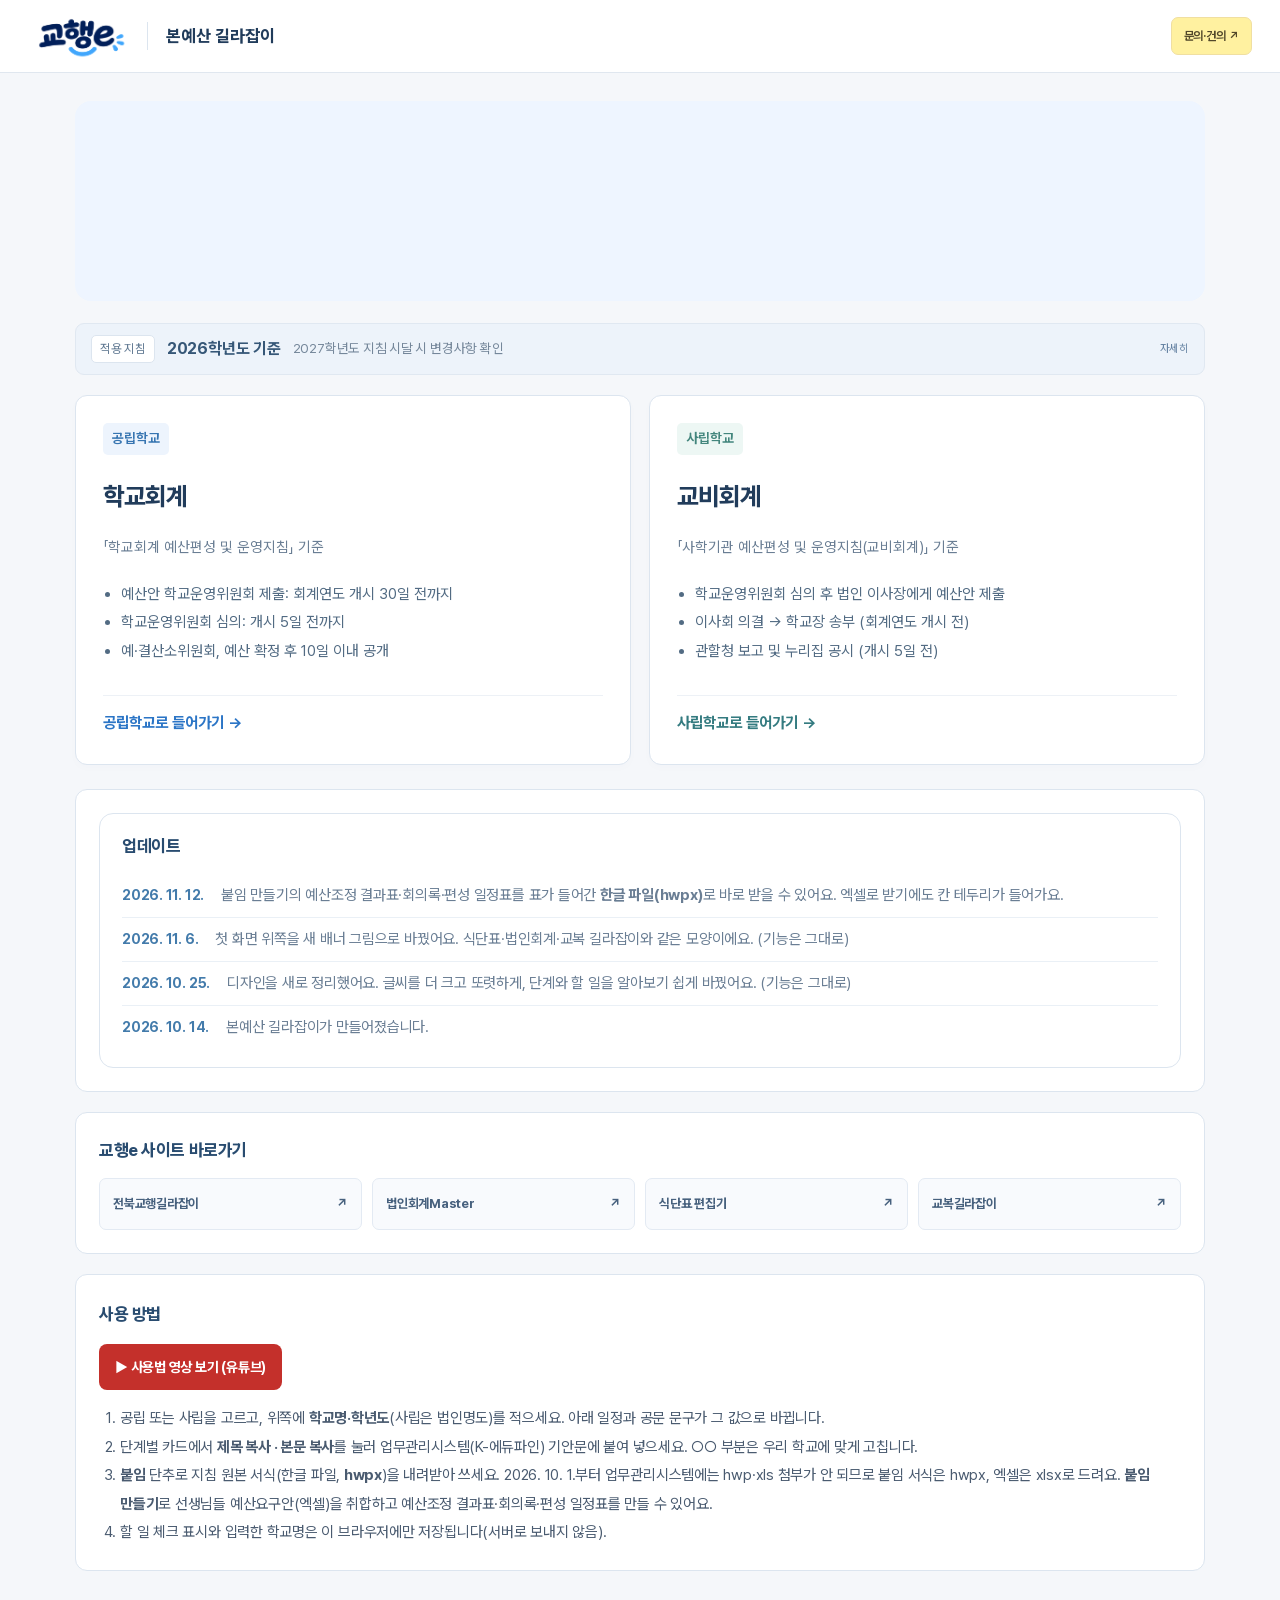
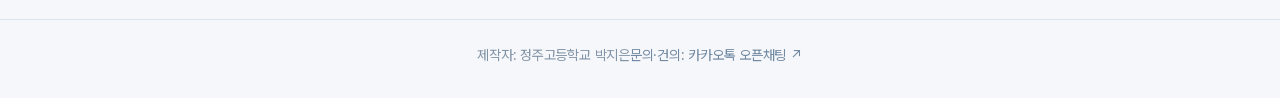
==== commit b289eaef: "붙임 만들기: 결과표·회의록·일정표 한글 파일(hwpx)로 받기, 엑셀 테두리, 복사 개선 (2026. 11. 12.) Co-Authored-By: Claude Opus 5.5 <" ====
--- a/index.html
+++ b/index.html
@@ -239,6 +239,7 @@
 .mk-tools button{border:1px solid var(--navy);background:#fff;color:var(--navy);border-radius:8px;padding:7px 13px;font:inherit;font-size:14px;font-weight:700;cursor:pointer}
 .mk-tools button.main{background:var(--navy);color:#fff}
 .mk-tools #mkXl{border-color:#1d6f42;color:#1d6f42}
+.mk-tools #mkHwp{border-color:#1f5fa8;color:#1f5fa8}
 .mk-paper{border:1px solid #d5deea;border-radius:6px;background:#fff;padding:28px 30px;box-shadow:0 6px 18px -12px rgba(30,58,95,.45);color:#000;overflow-x:auto}
 @media (max-width:860px){.mk-main{grid-template-columns:1fr}.mk-paper{padding:18px 14px}}
 @media print{
@@ -346,6 +347,7 @@
       <div class="updates">
         <h3>업데이트</h3>
         <ul>
+          <li><time>2026. 11. 12.</time><span>붙임 만들기의 예산조정 결과표·회의록·편성 일정표를 표가 들어간 <b>한글 파일(hwpx)</b>로 바로 받을 수 있어요. 엑셀로 받기에도 칸 테두리가 들어가요.</span></li>
           <li><time>2026. 11. 6.</time><span>첫 화면 위쪽을 새 배너 그림으로 바꿨어요. 식단표·법인회계·교복 길라잡이와 같은 모양이에요. (기능은 그대로)</span></li>
           <li><time>2026. 10. 25.</time><span>디자인을 새로 정리했어요. 글씨를 더 크고 또렷하게, 단계와 할 일을 알아보기 쉽게 바꿨어요. (기능은 그대로)</span></li>
           <li><time>2026. 10. 14.</time><span>본예산 길라잡이가 만들어졌습니다.</span></li>
@@ -437,7 +439,7 @@
     <div class="mk-main">
       <div class="mk-edit" id="mkEdit"></div>
       <div class="mk-out">
-        <div class="mk-tools"><button type="button" class="main" id="mkCopy">한글에 붙여넣기용 복사</button><button type="button" id="mkPrint">인쇄 · PDF 저장</button><button type="button" id="mkXl">엑셀로 받기</button></div>
+        <div class="mk-tools"><button type="button" class="main" id="mkCopy">한글에 붙여넣기용 복사</button><button type="button" id="mkPrint">인쇄 · PDF 저장</button><button type="button" id="mkHwp" title="표가 들어간 한글 파일(hwpx)로 바로 받아요.">한글 파일로 받기</button><button type="button" id="mkXl">엑셀로 받기</button></div>
         <div class="mk-viewbar" id="mkView"></div>
         <div class="mk-paper" id="mkPaper"></div>
       </div>
@@ -997,7 +999,6 @@
   if (full) document.getElementById("mkEdit").innerHTML = mkData.edit;
   document.getElementById("mkView").innerHTML = mkData.view || "";
   document.getElementById("mkPaper").innerHTML = mkData.paper;
-  document.getElementById("mkXl").hidden = !mkData.xl;
 }
 function mkClose(){ document.getElementById("maker").hidden = true; document.body.classList.remove("mk-open"); if (state.ver) render(); }
 
@@ -1391,51 +1392,191 @@
   if (t.closest("[data-mk-clear]")){ jset("budget-req2-" + state.ver, []); mkDraw(true); toast("올린 요구안을 모두 지웠어요."); return; }
   if (t.closest("#mkPrint")){ document.body.classList.add("mk-printing"); window.print(); return; }
   if (t.closest("#mkCopy")){
-    var p = document.getElementById("mkPaper"), rg = document.createRange(), sel = window.getSelection();
-    rg.selectNodeContents(p); sel.removeAllRanges(); sel.addRange(rg);
-    var ok = false; try{ ok = document.execCommand("copy"); }catch(er){}
-    sel.removeAllRanges();
-    toast(ok ? "복사했어요. 한글 문서에 붙여 넣으면 표 그대로 들어가요." : "복사가 안 되면 표를 직접 끌어서 복사하세요.");
+    mkCopyPaper().then(function(){ toast("복사했어요. 한글에서 Ctrl+V — 창이 뜨면 '원본 형식 유지'를 고르세요."); },
+      function(){ toast("복사가 안 되면 [한글 파일로 받기]를 쓰세요."); });
     return;
   }
-  if (t.closest("#mkXl") && mkData && mkData.xl){
-    needXLSX().then(function(X){
-      var d = mkData.xl(), wb = X.utils.book_new();
-      if (Array.isArray(d)) X.utils.book_append_sheet(wb, X.utils.aoa_to_sheet(d), MK_NAME[mkCur].slice(0, 30));
-      else for (var n in d) X.utils.book_append_sheet(wb, X.utils.aoa_to_sheet(d[n]), n);
-      X.writeFile(wb, fill("{Y}학년도_") + MK_NAME[mkCur].replace(/\s/g, "_") + ".xlsx");
-    }, function(){ toast("인터넷 연결이 필요해요."); });
+  if (t.closest("#mkXl")){
+    needExcelJS().then(mkSaveXlsx).catch(function(){ toast("엑셀을 만들지 못했어요. 인터넷 연결을 확인하세요."); });
+    return;
+  }
+  if (t.closest("#mkHwp")){
+    needJSZip().then(mkSaveHwpx).then(function(){ toast("한글 파일(hwpx)로 받았어요."); })
+      .catch(function(){ toast("한글 파일을 만들지 못했어요. 인터넷 연결을 확인하세요."); });
+    return;
   }
 });
-window.addEventListener("afterprint", function(){ document.body.classList.remove("mk-printing"); });
-/* 엑셀 끌어 놓기: 파일 칸이 들어 있는 상자 위에 놓으면 그 칸으로 올림 */
-function dropLabel(t){ var l = t && t.closest ? t.closest("label") : null; return l && l.querySelector('input[type="file"]') ? l : null; }
-function hasFiles(e){ return e.dataTransfer && Array.prototype.indexOf.call(e.dataTransfer.types || [], "Files") >= 0; }
-function clearHot(){ Array.prototype.forEach.call(document.querySelectorAll("label.hot"), function(l){ l.classList.remove("hot"); }); }
-document.addEventListener("dragover", function(e){
-  if (!hasFiles(e)) return;
-  e.preventDefault();
-  var l = dropLabel(e.target); clearHot();
-  if (l){ l.classList.add("hot"); e.dataTransfer.dropEffect = "copy"; } else e.dataTransfer.dropEffect = "none";
-});
-document.addEventListener("dragleave", function(e){ if (!e.relatedTarget || !dropLabel(e.relatedTarget)) clearHot(); });
-document.addEventListener("drop", function(e){
-  if (!hasFiles(e)) return;
-  e.preventDefault(); clearHot();
-  var l = dropLabel(e.target);
-  if (!l){ toast("초록색 상자(또는 엑셀 올리기 단추) 위에 놓아 주세요."); return; }
-  var inp = l.querySelector('input[type="file"]');
-  var fl = Array.prototype.filter.call(e.dataTransfer.files, function(f){ return /\.(xlsx|xls|xlsm)$/i.test(f.name); });
-  if (!fl.length){ toast("엑셀 파일(.xlsx, .xls)만 올릴 수 있어요."); return; }
-  if (!inp.multiple) fl = fl.slice(0, 1);
-  try{ var dt = new DataTransfer(); fl.forEach(function(f){ dt.items.add(f); }); inp.files = dt.files; }catch(err){ toast("이 브라우저는 끌어 놓기가 안 돼요. 눌러서 선택해 주세요."); return; }
-  inp.dispatchEvent(new Event("change", { bubbles: true }));
-});
-document.addEventListener("keydown", function(e){ if (e.key === "Escape" && !document.getElementById("maker").hidden) mkClose(); });
-
-syncInputs();
-var start = (location.hash || "").replace("#", "");
-show(VERS[start] ? start : null);
+
+/* ---------- 붙임(미리보기 종이) 내보내기: 복사 · 엑셀 · 한글/워드 ---------- */
+// 미리보기 종이를 문단·표 덩어리로 읽어 둠 (세 가지 내보내기가 같은 내용을 씀)
+function mkBlocks(){
+  var out = [];
+  Array.prototype.forEach.call(document.getElementById("mkPaper").children, function(el){
+    var st = el.style;
+    if (el.tagName === "TABLE"){
+      out.push({ t: "table", rows: Array.prototype.map.call(el.rows, function(tr){
+        return Array.prototype.map.call(tr.cells, function(c){
+          return { text: (c.innerText || "").replace(/\u00a0/g, " ").replace(/\s+$/, ""), cs: c.colSpan || 1,
+            head: /background/.test(c.getAttribute("style") || ""), al: c.style.textAlign || "center" };
+        });
+      }) });
+    } else {
+      out.push({ t: "p", text: (el.innerText || "").replace(/\u00a0/g, " "),
+        al: st.textAlign || "left", pt: parseFloat(st.fontSize) || 10.5, bold: st.fontWeight === "bold" || +st.fontWeight >= 600 });
+    }
+  });
+  return out;
+}
+function mkFileName(ext){ return fill("{Y}학년도_") + MK_NAME[mkCur].replace(/\s/g, "_") + ext; }
+function saveBlob(blob, name){
+  var url = URL.createObjectURL(blob), a = document.createElement("a");
+  a.href = url; a.download = name; document.body.appendChild(a); a.click();
+  setTimeout(function(){ URL.revokeObjectURL(url); a.remove(); }, 1500);
+}
+function isAmt(s){ return /^[+-]?\d{1,3}(,\d{3})+$|^[+-]?\d+$/.test(s) && s.replace(/\D/g, "").length < 16; }
+
+// 1) 복사: 표(HTML)를 클립보드에 직접 실어 한글이 글자만 받지 않게 함
+function mkCopyPaper(){
+  var p = document.getElementById("mkPaper");
+  var html = '<html><head><meta charset="utf-8"></head><body>' +
+    p.innerHTML.replace(/<table /g, '<table border="1" cellspacing="0" cellpadding="5" ') + '</body></html>';
+  var plain = p.innerText, done = false;
+  function on(ev){ if (!ev.clipboardData) return; ev.clipboardData.setData("text/html", html); ev.clipboardData.setData("text/plain", plain); ev.preventDefault(); done = true; }
+  var rg = document.createRange(), sel = window.getSelection();
+  rg.selectNodeContents(p); sel.removeAllRanges(); sel.addRange(rg);
+  document.addEventListener("copy", on);
+  try{ document.execCommand("copy"); }catch(er){}
+  document.removeEventListener("copy", on);
+  sel.removeAllRanges();
+  if (done) return Promise.resolve();
+  if (navigator.clipboard && window.ClipboardItem && window.isSecureContext)
+    return navigator.clipboard.write([new ClipboardItem({ "text/html": new Blob([html], {type:"text/html"}), "text/plain": new Blob([plain], {type:"text/plain"}) })]);
+  return Promise.reject(new Error("copy"));
+}
+
+// 표의 열 수·열별 글자 너비(칸 합치기 고려)
+function mkCols(tb){
+  var n = 0, w = [];
+  tb.rows.forEach(function(r){ var k = 0; r.forEach(function(c){ k += c.cs; }); n = Math.max(n, k); });
+  for (var i = 0; i < n; i++) w.push(4);
+  tb.rows.forEach(function(r){ var k = 0; r.forEach(function(c){
+    if (c.cs === 1){ var len = 0; c.text.split("\n").forEach(function(l){ var x = 0; for (var j = 0; j < l.length; j++) x += l.charCodeAt(j) > 255 ? 2 : 1.1; len = Math.max(len, x); }); w[k] = Math.max(w[k], len); }
+    k += c.cs; }); });
+  return { n: n, w: w };
+}
+
+// 2) 엑셀: 테두리·머리글 색·열 너비·천 단위 쉼표까지
+function mkSaveXlsx(ExcelJS){
+  var bl = mkBlocks(), wb = new ExcelJS.Workbook(), ws = wb.addWorksheet(MK_NAME[mkCur].slice(0, 30));
+  var tb = bl.filter(function(b){ return b.t === "table"; })[0], cols = tb ? mkCols(tb) : { n: 1, w: [60] }, N = Math.max(cols.n, 1);
+  ws.columns = cols.w.map(function(x){ return { width: Math.min(Math.max(x + 2, 6), 60) }; });
+  ws.pageSetup = { paperSize: 9, orientation: N > 5 ? "landscape" : "portrait", fitToPage: true, fitToWidth: 1, fitToHeight: 0, horizontalCentered: true,
+    margins: { left: 0.5, right: 0.5, top: 0.6, bottom: 0.6, header: 0.3, footer: 0.3 } };
+  var thin = { style: "thin", color: { argb: "FF000000" } }, box = { top: thin, left: thin, bottom: thin, right: thin }, r = 1;
+  bl.forEach(function(b, bi){
+    if (b.t === "p"){
+      b.text.split("\n").forEach(function(line){
+        ws.mergeCells(r, 1, r, N); var c = ws.getCell(r, 1); c.value = line.replace(/\s+$/, "");
+        c.font = { name: "맑은 고딕", size: Math.round(b.pt), bold: b.bold };
+        c.alignment = { horizontal: b.al === "right" ? "right" : b.al === "center" ? "center" : "left", vertical: "middle" };
+        if (b.pt >= 14) ws.getRow(r).height = 30;
+        r++;
+      });
+      if (bi === 0) r++;
+      return;
+    }
+    b.rows.forEach(function(row){
+      var k = 1, lines = 1;
+      row.forEach(function(c){
+        if (c.cs > 1) ws.mergeCells(r, k, r, k + c.cs - 1);
+        for (var j = 0; j < c.cs; j++) ws.getCell(r, k + j).border = box;
+        var cell = ws.getCell(r, k), amt = !c.head && isAmt(c.text);
+        cell.value = amt ? Number(c.text.replace(/,/g, "")) : c.text;
+        if (amt) cell.numFmt = "#,##0";
+        cell.font = { name: "맑은 고딕", size: 10, bold: c.head };
+        cell.alignment = { horizontal: c.al === "right" ? "right" : c.al === "left" ? "left" : "center", vertical: "middle", wrapText: true };
+        if (c.head) for (var h = 0; h < c.cs; h++) ws.getCell(r, k + h).fill = { type: "pattern", pattern: "solid", fgColor: { argb: "FFE8EEF6" } };
+        var span = 0, cl = 0; for (var s = 0; s < c.cs; s++) span += ws.columns[k - 1 + s].width;
+        c.text.split("\n").forEach(function(l){ var x = 0; for (var q = 0; q < l.length; q++) x += l.charCodeAt(q) > 255 ? 2 : 1.1; cl += Math.max(1, Math.ceil(x / Math.max(span - 1, 4))); });
+        lines = Math.max(lines, cl);
+        k += c.cs;
+      });
+      ws.getRow(r).height = Math.max(20, lines * 15 + 5);
+      r++;
+    });
+    r++;
+  });
+  return wb.xlsx.writeBuffer().then(function(buf){ saveBuf(buf, mkFileName(".xlsx")); });
+}
+
+// 3) 한글 파일(.hwpx): 지침 서식(한글에서 만든 hwpx)의 머리 정보를 틀로 쓰고, 본문만 새로 씀
+//    틀에 더한 것 — 글꼴: 맑은 고딕 / 테두리 7: 실선, 8: 실선+머리글 바탕 / 글자 14:10pt, 15:10pt 굵게, 16:16pt 굵게, 17:9.5pt / 문단 28 왼쪽, 29 가운데, 30 오른쪽
+var HWPX_BASE = "[base64]/CLLX97zbLnabrMcwfBv1zJ8QDDKnhw9OdE6hjHCvlO63HRmL88b50cZjN5d/7lH4P8J6VgKssNBCQkpt1Wnx5Nrht5APM4TnU6heN3cTd5WhbKl6/0XjZHM/wBQSwMEFAAAAAgAwFVsXZVZ9WXGAAAAFwEAAAwAAABzZXR0aW5ncy54bWx1z09LxDAQBfCvEuZu03oQCU0XUURvi3/wPKSzTTCZCZ2sXb+9rHjYi8cH78HvjbtTyeaLVk3CHoauB0McZE68eHh/e7y6BaMNecYsTB6+ScHspjGie/rY39WaU8CWhF+ptcSLOZXM6iJ6iK1VZ+22bV1EDlK6IN3nauNWS7bX/TBYrBX+FkH4kBYPx5WdoCZ1jIXUteCkEs8SjoW4ucu2O3t/Lfe4UtuLpjPF5KTt+eGFDh56MBVXvEiiHoYbsNNo/zsx/QBQSwMEFAAAAAgAwFVsXR+YJdQGAQAA2wEAABYAAABNRVRBLUlORi9jb250YWluZXIueG1sfZFBawIxEIX/ypJr2UR7KsEoUir00OLB/oCQnZhgMhOS0V3/fRFbwUK9zcB8bx7vLVZTTt0JaouERszlTHSAjoaIeyO+dpv+RXSNLQ42EYIRZ2iiWy0X5Lx2hGwjQu2mnLBpct6IY0VNtsWm0WZomp2mAjiQO2ZA1tfTGyp+2FC8EYG5aKXGcZTBoqMsHclDVc0FyFY9z+ZzFYoX1/eViH1M0O7Xzh9T6ovlYMQrIQNyU+46yAvdZRii7flcwAhbSorOciRUYSz5QrqD3cPTlJNQ/0tvK5wijGpbTzuYWPLE98oME6uSbMRHMh9vu3X//rlRt0RkHR54rIP/[base64]/LLjEOB3470JnwmtiXPa/qerq66c5rCemdMf7fXieUmyz2fiD+dbIbFJRWbwyxv6zH4w8pfgBQSwMEFAAAAAgAwFVsXW8r4FxxAAAAhgAAABUAAABNRVRBLUlORi9tYW5pZmVzdC54bWw1zUsKwzAMRdGtGM37mxURJ7OuoF2AseVisJ9K5IR096WEzO/hDtPWqltltqLwdDtfyQmipoK3p9fzcbqTsx6QQlWIp68YuWkcNGVuASWLdbe1CmNN2dMygzVYMUZoYtwj60eQNC5N0HlPD8n/4WX8AVBLAwQUAAAACADAVWxdgN3aLtcOAABaHgEAEwAAAENvbnRlbnRzL2hlYWRlci54bWztXVtv20Ya/SsE+7L7kEi8iJKMqoWtyLFTRw5sedM8FWNqJLImZ1hyFNt9ym5RoEAfdguki2I3CyTYxTYNAmzQ9iFYdP9QpPyHxfAuhrowliyRmvghvMwMz8x853zfDGeoDz++MA3uIbQdHaMGL9ws8xxEKu7qqN/[base64]/TaXCXsnVsnSCdNDdhBEdAanE6F6wQpVYx6er/BD2y0hYGjO1sImNDZIuoWtiDqYnVAG2MrnnrLZVWMYzLPOVBtItLgBd6l0ins66g9MDnaR/Qq18OYIEy8E4i64bGlq+7/5NTw7n0xAMQrmC+5hdmwd6A7xD3uYUR6QIUOpxNouo+s8mN3OANQqu9tt2+fHNDnIpJMxundBl/mOZq8wQ///O3o749GP//Kc+TSgg2+09nlOd1pmaew24VuUjcrvbuPepjrAVM3Ljtu4t3mduez24edvf0mz51Dva+RBq/wnGVjC9teReo8p2JEbOAQ97kOsfEZ/AOw9bCmHLDNY3JpeG1iQEKg3cO26Z6aetfQkXfrYs9/hts6Jb9G41UTgqq9/f756Ndvhs9eenVcWgXla66g+G4FXz1++9X3hamgFFbwya/D578NX3w9evZqcbWrrLZ2ctR9T0Z//e7Nzy/f/PJ0+Djsvr3dzhUrWB6vYHlWBcvxCpbHK1iOVbAcq2B5cgUr4xUcfft0vAezV/Dug5P27TuHa1NDJVTPH78b/eMRN96BC7dQKV49MWP1xAnVk8erV4o5kTSPcrDd2W8zh8IcSh4ryBwKcyjMoayXQ9nbbt/ZZg6FOZQ8VnCjHEoB9TbpUf71XcFc5gY6lDvb97bbreMW8ynMp+SxgsynMJ/CfMp6+ZTDzl7rKOZQlNU5FHlWc4jx5hAnN4c4uTmYQ2EOJS/2uUEOZXP09vjB3Z1D9t6aCW4uK8gi+IIILovgC+NRTo7XJYBn/oT5E+ZPUvxJYd1IUVU2fuZ4K16x3YX2rm4YsaWpNT5xL5AlotkQ3vL6QgNdfO71EUQE2gculPZhu8VzpzYEZ01oGMeQrv8m8MDH6ZbrGMDR/Eb10jdtjM+8JuV0p4kHtEC/qygQoJ4dZ81kwB7ZcWswlutc7xKtwZdvCpxp0g4wsN3gPyi7/4KVu7Qp3zMvwdZ75jzFhGDzPTN3ddDHCBh+xuPDg/1bc+QsjXVzWq+LrNcL1+uautXTDWPHHjiae3auI/fElb+mlx5hBHlOA0TV/Csf1N1/PAcMi+408S1orLDZBiUxg2IGNV7C1QxKzrlBvdPIYhaTypI7aVRZ8qaY1dzZZ/dhhfXhmvfhHOLw/t2v5Lz7mU9YnE/Y3V2IV6jm3KQ2UVHmtMnZnV9jnV/Uzp9LVj5o1VqtXeXqw5fxc2/KhO5wvmdjC9pEj2/oFfxpE+9+MEmtBfNprqQReEGSwS81z3E9HDhwFyNybLmTUWX3wifQRu7HAGiOS/MusM9CEw4B7t86gj06Zg/ntY5gj9MA6g8M79U9ILr3Rl8D6HPgHn0OLICg473Ax0Sjlim6DznFXq6B413zDY7OToWFCrQKfrHusV+wexwV7Z76hbvHQfHuifcAITQNxwKqjvrhQ6JHRA8YKz4qPFZ0WHBIFWgcf7lc5LjXcyBZNPAB6kKbzvWNccXRQIxzqRxziK2fQTwgQWIvZ2paPCDJR/iFuPo59uiggB2R/vGcV+1PaUsEJw/cE1+uPU4k6SGsFT2EyBoiWxizhMgOYlYQ2gCjB6PHQukhRvSoM3YwdjB2xNkhrRM7WGjF2LFW7JDXiR359R03KuEz6KH/CHoYPYGe+Q+gh0H59Ngr/kaFkWQtSVKJjT+UJEvEVlXeqTCWMB+yqfRQYvQQmBNh9GD0iNOjOs17LI8eUjo95LCv5LCvxsKUKEqRo74KYxSZ0WNV9DjFRnfNidIs07/3JUotRhRx5USRwl6Twl6T4r0mhb0mRb0mBb0mpRKlHtlCPTKG+pg11CNzqMfsoR4aRJ0xJGcO5Gq8qK/m9ccEXizKyJgDYfRYCD2E8lr5jWgmKJoIkuOdJacFWDILsBg/lsSPFb0+v07/sdy4is3uFpof4mr4oTD/wfxHHvgRe4MuSNfHD4Hxg/EjD/yQ12p5ohJ2lhJ2lhLvLCXsrFicogSdVWH8YPxY7OrdCuMH48dmvAC5IlOU1bwqZExhTMkZU2Iv1esVRhRGlA0PuaLjYMOh+wQCTtO2IMp8dDfYgAgGBHfA6QHskfj5UexrWGNZhEQWYXYWcdZThHeySLOBffShZm055/QnZd1DFTiQ06wtG34x0G3YveH+5KtH+Yy/NxuA2SfQ5CzsuM/3uuugRT9jZkDQpfbkdR79XdsGv3f/3kl7v+P1kAfHxdWFPTAwSLYy/ULCvKVYXUtBS8UOx3qfblRO637Jn1rx7gcG4Ob3hc77oloXIp9KVPHohufo42icg4DVwbdt3xacgWXZ0HFoqvbAPIW2VzNVg+pZ7CtowND7iNOwrX+JEQFGg79zctzZ333g/uQu0VV6aWf7uHWwH/KE/vQyVa04UfRuANSAD6ER8310o/YxJITmcE8OqFDcx3a3wX/Sat377P7h0S1/Q3cbo/S753oXnx/algY8iTmD0LqvE60NL0h4gdbVqyX9HeAdWuAO7GHb/wqbjuB9G1gNfueotf2JD49a77GvwnDb0QFq+c7HO2sPzKAuS7VqE9h9Hbk7o3VEICLcQ2AMfK+YtGNNdfeez0ji7jCfkcay4cMZSRC8mFpKKY5e26LNHDSoZyD3WkfNVrvDB4UISnoxE7jJWmaS4ISb3NMiI987hTLtnYYq7Z93sBU723G/DBDIDYKql1TvI2zDu25NGtGHGD25SiqXwJSLKde8/BQq5cJQdOHiJZWL0zj50S9xXL+EuH6JayZghycd9x7TsFVqWIFounANEwvUOPnRMKkQGiYwDbsuDSsSTReuYXKBGic/[base64]/[base64]/Us+ioqQdnAcekDxxVKl8KiLhZ1bRxBmXQVYMBYZdLFpKuoBC3iCq81W961wqirtvGfsmS6VUx2spCrwMvqxRUuq1+biS6mXBvGT6Zc+VcuaYW/f7AuS7uYcG0YPZlw5VG4omNsUcmAjgvNIZcGdDidQLOJiLteIrrO+TNafjtsH23zHGVQgx++evz2q+/[base64]//jhj9/8/aHuNu4B/qQ86LwGW5MuKobS5Xr4fPXw3+/HP74lximPQi678CpJ+CIKY2USa2FCXL9x9E/f4uB2cWYIExgstOSzSOl4Mmk1kKqXA//83ocTwt13xdOJrEWUtV6+NPj4YvnMTh3oYmTWJJxh5yCJZNQC6lKPXr1fPjsETd6+mT44qcYpM5hk9vzRoJJZMkIpJKCLJNkC6ma7SMTEqCS8ZCQDECUFDiZFFtIlWwfjpiAkwyHhGT8kQYnk16LqXrtw5EScJLRkJAMP1LgiJkUSEzV6tF/n42+/iEGpgksomOUhJMUoLToNVs4nRpPh8MMbvSnl8NfXgvvDDe4JrYu34mtk55NSBFIMVN4LaYLtjvw+N3o26fDF1+Pnr0SpN/HECZRJV2bkKJL4izZLoWDNu/Yhr0D3fEG4So2LUD0UwPewurApKNwAuw+JPds3LeB6Q5YxbLwqTfGM8AlHpCmn0k3dHLpP+DdgtwMXaweuuYQjJTPdNTDnAWI5tW2D/eRBm2d+LNfnreIXfPLHy+I2EA9UzXQh02Menqf6xmg7zT4ihKkp3NZH/0fUEsDBBQAAAAIAMBVbF3gkSl2NQIAAOYGAAAUAAAAQ29udGVudHMvY29udGVudC5ocGadlU1u2zAQha8icG/RzqIthMhZpC1aoN0lB5iQI4k1OWTJUWQfobuuepNeqkDvUMiKJCNOGiFLDt/35ocY6fJq72x2jzEZT6XY5GuRISmvDdWluL35uHonssRAGqwnLMUBk8iutpc+VEUAtYMas72zlIoGStEwh0LKruvyBkh5lyuf76JsuuCsvFhvNhJCECMRFhEBItQRQjNzm/UC8s0TZFqUMaFi42mi1CJK+YgT0ixCGgQ9I8uKa0xiHw8T5hZRDhJjXAWo5xpD9TyaVIMOHjKGamT0PIrQRpv7WEutJFp0SJzkJt/IUesf+RsdqiNwsV6/lT5Us9LvnVUNRF70rLN8aqULLRnuY4scPnXhlgxfNxBHCwzt3X/LTaNSeapMXYo2UuEhmVQQOEwFq8IHJO1V2w+jOFUXx82a9kxkLZnvLa6MRmJTGYx90OhSiGG3HDJoYBhObNji9ubzzZcPl3IOHO8sUN1CjdudH+6mwGSU9QWWQkUE9lFkyhMjcSkY9yy2f37//PvrBw50rz8jU3v3DRU/JuWZUGNS0YRhe14SW0ic4B7vDq8o6bpvBvV7YHw501ev+yEvVOtFqh0eOh/1E0J5/oAOyFSYeDgZRnd87H7/MYqsiViV4nowSnII53tnReZQG1jxIWApIARrFPTTlf2lfGT38N1anxmOF6+xZDZUp9FyPC9ykuetp2AI5xwRq8zoo/[base64]/qViHAb468rCafl8Fz2mqKY26txonDBiz6LZu9ZqlH/V9z8MnuGqaG0087Ek6h8k6SLnoWff4dpWF5+jz5ayowuPCz9HnewdpLYE8v/w7rqxJS3HwY6fmFA2BeDERAorJ1hBj7MnOl2WY72lz+VTHD1BLAwQUAAAACADAVWxdLnWNnR8DAACcCAAAFAAAAENvbnRlbnRzL19zZWNydW4ueG1s3VZRj9o4EP4rlu/pHloIhS2tNpVYEhakbII2sKj3gpxkSFw5ds52ynK//mQ7SaGnPrXS6Y4X/I0y38x8M+Pkvmo+Ksi3EtHCxxhpeNUBlZBrKriP18nz5o8k3i0ijFRDclgK1tZc+djz3k0x0iRLtWh8PB+PxwN8IczH02vLnlPt4/Vhu483O4xEqxnlkFakgU3wDCcfjzGqoRbfmUw6LyA1zQk70EJXayCFe5goDXJLSlhybSyf7qvmYylpgQz1o6TuubwicgBnwctSfKErIWtivUbWTWkiddzWqCElpAaohPv4IdmtsbVZ74bmLqmM2X/4syVOpp7nK1U0o4zqC6poASsqlTYZg7QOg20lhP7e9jQUZO2ZkNYtXSeH4yKKMDpRxq7x4Gl84ra+pQvrRl8iyh2bqsTZgLitMxfYJcwGmxUeSbBS7C6N88tFy/XDxZ4LqjTheUfYKXbDZpTaSsQIL1RODMVhE4TRZ4zOpnc+nn2YTeYYVUDLSvt4PvXmc4zKVmuQLmYUrnbHJI4+u37WRJaUo6rTcDqZeRidOvUcct42KQYn7ePZ3d0HjKQL4YAdUfd4JrQWdYdGn+5HQ942oOGOhe4habWI29rNC9I2xWDzaGa4VSCXFZFmaxoJJ/raI9WeBvS7gY3KJW2u5o0LDaYdiAEvjTBvPNyxp0m0CQbBxm+9Capr0wgmpI9/G9vfFU3akJzyEmWgzwDc5K58PJlPMcqAua4bGeYYkUx8BYfns0nPYXtoGFz8ZRLvNvE+2acYcTjbufL6/jKSQw1cI3vycbhYro/LJNo/xSYcB6KrHbz2lY7+KSjw4l+Qd9yrGydx+NPijm+lfX93K+3d9JdIGwfHZHUMkuX+KYx3P5L3Vk8zyA/24lhRxrqw7hbLBnN3u3rudn3o7pntYhs+427TNlzRwi26W7ZrA2VsIYH0LjawOJ0U6G4Bvan3flhAB+wCumO/gBZdLeC3vH9cSvgSxv+TUpIg+I9VMuo/[base64]";
+var JSZIP_URL = "https://cdnjs.cloudflare.com/ajax/libs/jszip/3.10.1/jszip.min.js";
+function needJSZip(){
+  if (window.JSZip) return Promise.resolve(window.JSZip);
+  return new Promise(function(ok, no){
+    var s = document.createElement("script"); s.src = JSZIP_URL;
+    s.onload = function(){ window.JSZip ? ok(window.JSZip) : no(new Error("jszip")); }; s.onerror = function(){ no(new Error("load")); };
+    document.head.appendChild(s);
+  });
+}
+function hx(s){ return String(s).replace(/&/g, "&amp;").replace(/</g, "&lt;").replace(/>/g, "&gt;"); }
+var HP_AL = { left: 28, center: 29, right: 30 };
+function hpP(text, al, cp, pre){
+  return '<hp:p id="2147483648" paraPrIDRef="' + (HP_AL[al] || 28) + '" styleIDRef="0" pageBreak="0" columnBreak="0" merged="0">' + (pre || "") +
+    (text ? '<hp:run charPrIDRef="' + cp + '"><hp:t>' + hx(text) + '</hp:t></hp:run>' : '<hp:run charPrIDRef="' + cp + '"/>') + '</hp:p>';
+}
+function hpTable(b, n){
+  var W = 48000, cols = mkCols(b), tot = 0, cw, acc = 0, H = 1700;
+  cols.w.forEach(function(x){ tot += Math.min(x, 70); });
+  cw = cols.w.map(function(x, i){ var v = i === cols.n - 1 ? W - acc : Math.round(W * Math.min(x, 70) / tot); acc += v; return v; });
+  var trs = b.rows.map(function(row, ri){
+    var k = 0;
+    return '<hp:tr>' + row.map(function(c){
+      var w = 0; for (var j = 0; j < c.cs; j++) w += cw[k + j] || 0;
+      var ps = (c.text || "").split("\n").map(function(l){ return hpP(l, c.al === "right" ? "right" : c.al === "left" ? "left" : "center", c.head ? 15 : 14); }).join("");
+      var tc = '<hp:tc name="" header="' + (ri === 0 ? 1 : 0) + '" hasMargin="0" protect="0" editable="0" dirty="0" borderFillIDRef="' + (c.head ? 8 : 7) + '">' +
+        '<hp:subList id="" textDirection="HORIZONTAL" lineWrap="BREAK" vertAlign="CENTER" linkListIDRef="0" linkListNextIDRef="0" textWidth="0" textHeight="0" hasTextRef="0" hasNumRef="0">' + ps + '</hp:subList>' +
+        '<hp:cellAddr colAddr="' + k + '" rowAddr="' + ri + '"/><hp:cellSpan colSpan="' + c.cs + '" rowSpan="1"/><hp:cellSz width="' + w + '" height="' + H + '"/>' +
+        '<hp:cellMargin left="141" right="141" top="141" bottom="141"/></hp:tc>';
+      k += c.cs; return tc;
+    }).join("") + '</hp:tr>';
+  }).join("");
+  return '<hp:p id="2147483648" paraPrIDRef="29" styleIDRef="0" pageBreak="0" columnBreak="0" merged="0"><hp:run charPrIDRef="14">' +
+    '<hp:tbl id="' + (1700000000 + n) + '" zOrder="' + n + '" numberingType="TABLE" textWrap="TOP_AND_BOTTOM" textFlow="BOTH_SIDES" lock="0" dropcapstyle="None" pageBreak="CELL" repeatHeader="1" rowCnt="' + b.rows.length + '" colCnt="' + cols.n + '" cellSpacing="0" borderFillIDRef="7" noAdjust="0">' +
+    '<hp:sz width="' + W + '" widthRelTo="ABSOLUTE" height="' + (H * b.rows.length) + '" heightRelTo="ABSOLUTE" protect="0"/>' +
+    '<hp:pos treatAsChar="0" affectLSpacing="0" flowWithText="1" allowOverlap="0" holdAnchorAndSO="0" vertRelTo="PARA" horzRelTo="COLUMN" vertAlign="TOP" horzAlign="LEFT" vertOffset="0" horzOffset="0"/>' +
+    '<hp:outMargin left="0" right="0" top="0" bottom="0"/><hp:inMargin left="141" right="141" top="141" bottom="141"/>' + trs + '</hp:tbl><hp:t/></hp:run></hp:p>';
+}
+function mkHwpxSection(secRun){
+  var out = [], first = true, tn = 0;
+  secRun = '<hp:run charPrIDRef="14">' + secRun + '</hp:run>'; // 용지·여백 설정은 첫 문단의 첫 run에
+  mkBlocks().forEach(function(b){
+    if (b.t === "table"){
+      if (first){ out.push(hpP("", "left", 14, secRun)); first = false; }
+      out.push(hpTable(b, ++tn)); out.push(hpP("", "left", 14)); return;
+    }
+    var cp = b.pt >= 14 ? 16 : b.bold ? 15 : b.pt < 10 ? 17 : 14;
+    b.text.split("\n").forEach(function(l){ out.push(hpP(l.replace(/\s+$/, ""), b.al, cp, first ? secRun : "")); first = false; });
+  });
+  return out.join("");
+}
+function mkSaveHwpx(JSZip){
+  var names = ["version.xml", "settings.xml", "META-INF/container.xml", "META-INF/container.rdf", "META-INF/manifest.xml", "Contents/header.xml", "Contents/content.hpf", "Contents/_sechead.xml", "Contents/_secrun.xml"];
+  return JSZip.loadAsync(HWPX_BASE, { base64: true }).then(function(base){
+    return Promise.all(names.map(function(n){ return base.file(n).async("string"); }));
+  }).then(function(t){
+    var f = {}; names.forEach(function(n, i){ f[n] = t[i]; });
+    var title = fill("{Y}학년도 ") + MK_NAME[mkCur];
+    var z = new JSZip();
+    z.file("mimetype", "application/hwp+zip", { compression: "STORE" });
+    names.slice(0, 7).forEach(function(n){ z.file(n, n === "Contents/content.hpf" ? f[n].replace("<opf:title>TITLE</opf:title>", "<opf:title>" + hx(title) + "</opf:title>") : f[n]); });
+    z.file("Contents/section0.xml", f["Contents/_sechead.xml"] + mkHwpxSection(f["Contents/_secrun.xml"]) + "</hs:sec>");
+    z.file("Preview/PrvText.txt", document.getElementById("mkPaper").innerText.slice(0, 1000));
+    return z.generateAsync({ type: "blob", mimeType: "application/hwp+zip", compression: "DEFLATE" });
+  }).then(function(blob){ saveBlob(blob, mkFileName(".hwpx")); });
+}
 })();
 </script>
 <script src="design/dashboard.js?v=20261106-banner1"></script>
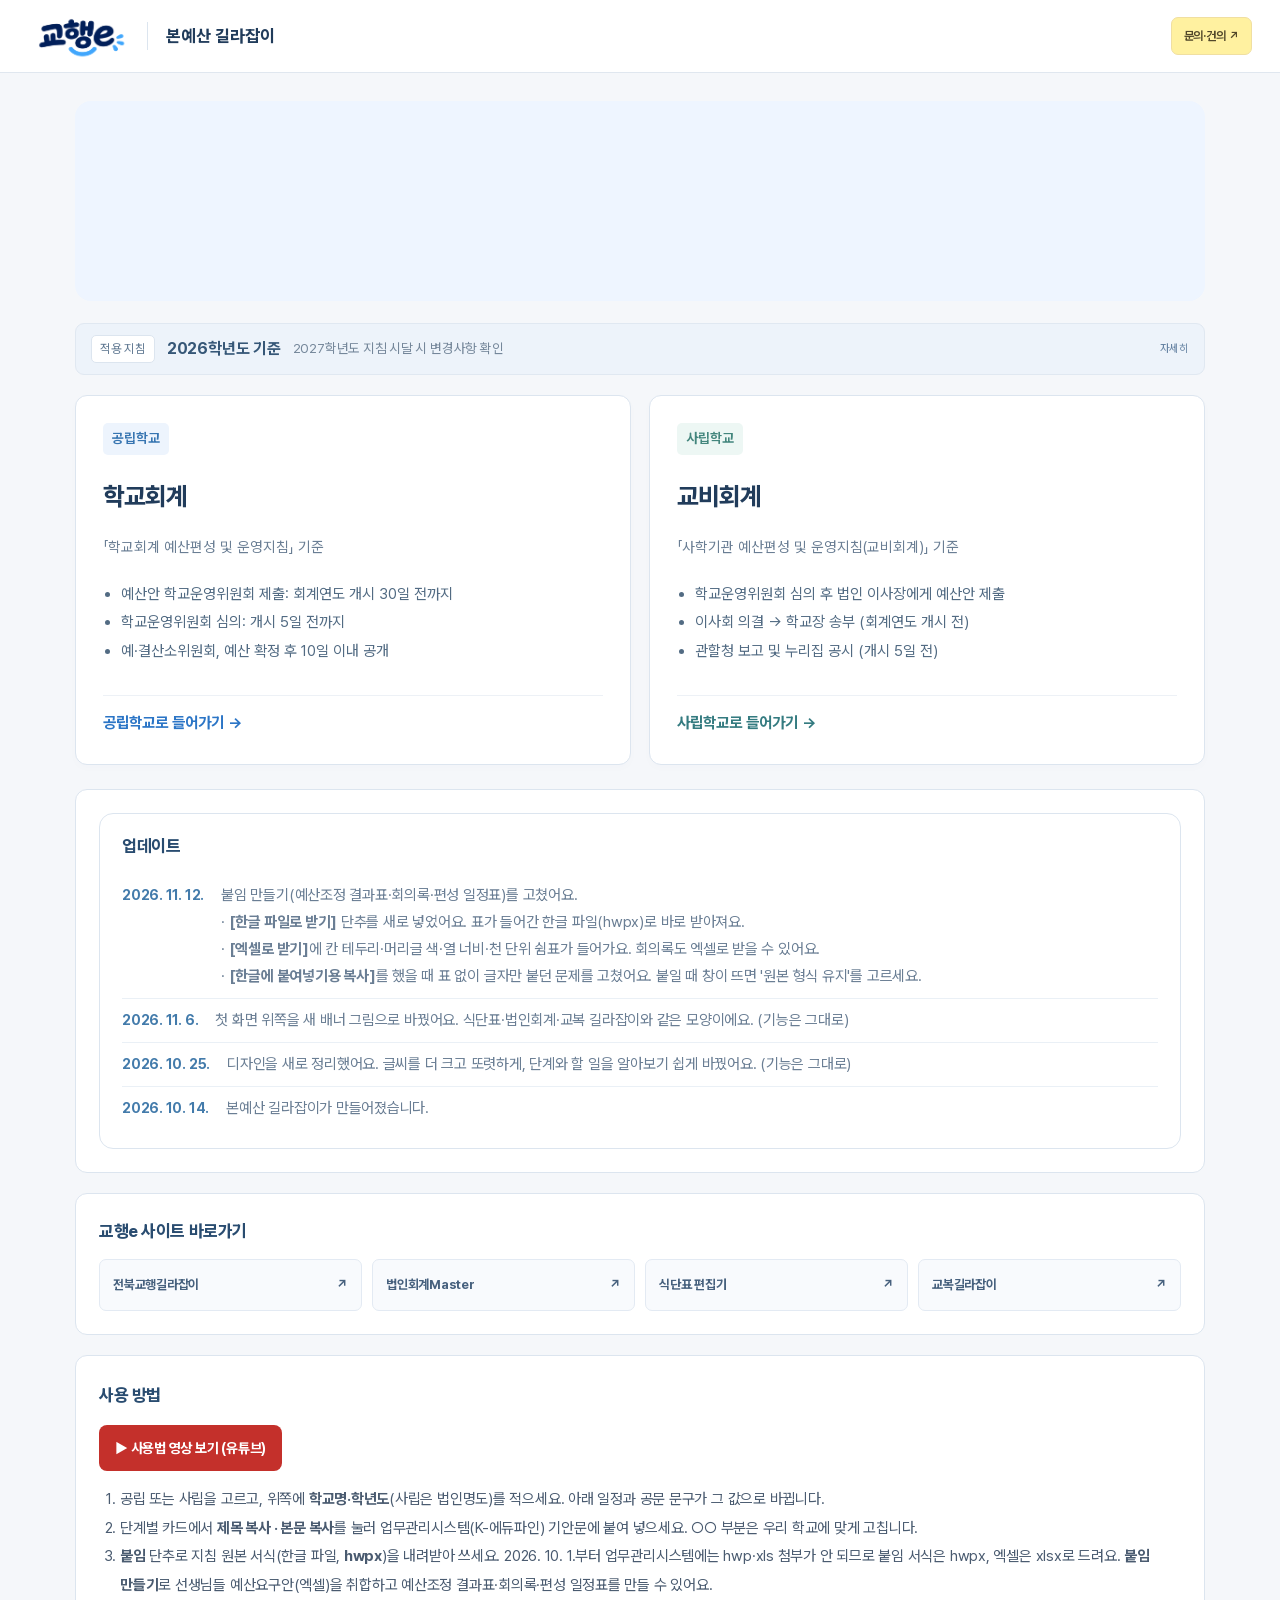
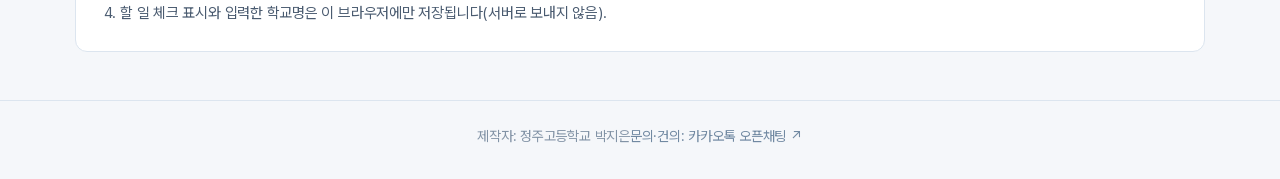
==== commit 93a291ee: "업데이트 안내: 배포용 index.html에도 반영 Co-Authored-By: Claude Opus 5.5 <noreply@anthropic.com>" ====
--- a/index.html
+++ b/index.html
@@ -347,7 +347,7 @@
       <div class="updates">
         <h3>업데이트</h3>
         <ul>
-          <li><time>2026. 11. 12.</time><span>붙임 만들기의 예산조정 결과표·회의록·편성 일정표를 표가 들어간 <b>한글 파일(hwpx)</b>로 바로 받을 수 있어요. 엑셀로 받기에도 칸 테두리가 들어가요.</span></li>
+          <li><time>2026. 11. 12.</time><span>붙임 만들기(예산조정 결과표·회의록·편성 일정표)를 고쳤어요.<br>· <b>[한글 파일로 받기]</b> 단추를 새로 넣었어요. 표가 들어간 한글 파일(hwpx)로 바로 받아져요.<br>· <b>[엑셀로 받기]</b>에 칸 테두리·머리글 색·열 너비·천 단위 쉼표가 들어가요. 회의록도 엑셀로 받을 수 있어요.<br>· <b>[한글에 붙여넣기용 복사]</b>를 했을 때 표 없이 글자만 붙던 문제를 고쳤어요. 붙일 때 창이 뜨면 '원본 형식 유지'를 고르세요.</span></li>
           <li><time>2026. 11. 6.</time><span>첫 화면 위쪽을 새 배너 그림으로 바꿨어요. 식단표·법인회계·교복 길라잡이와 같은 모양이에요. (기능은 그대로)</span></li>
           <li><time>2026. 10. 25.</time><span>디자인을 새로 정리했어요. 글씨를 더 크고 또렷하게, 단계와 할 일을 알아보기 쉽게 바꿨어요. (기능은 그대로)</span></li>
           <li><time>2026. 10. 14.</time><span>본예산 길라잡이가 만들어졌습니다.</span></li>
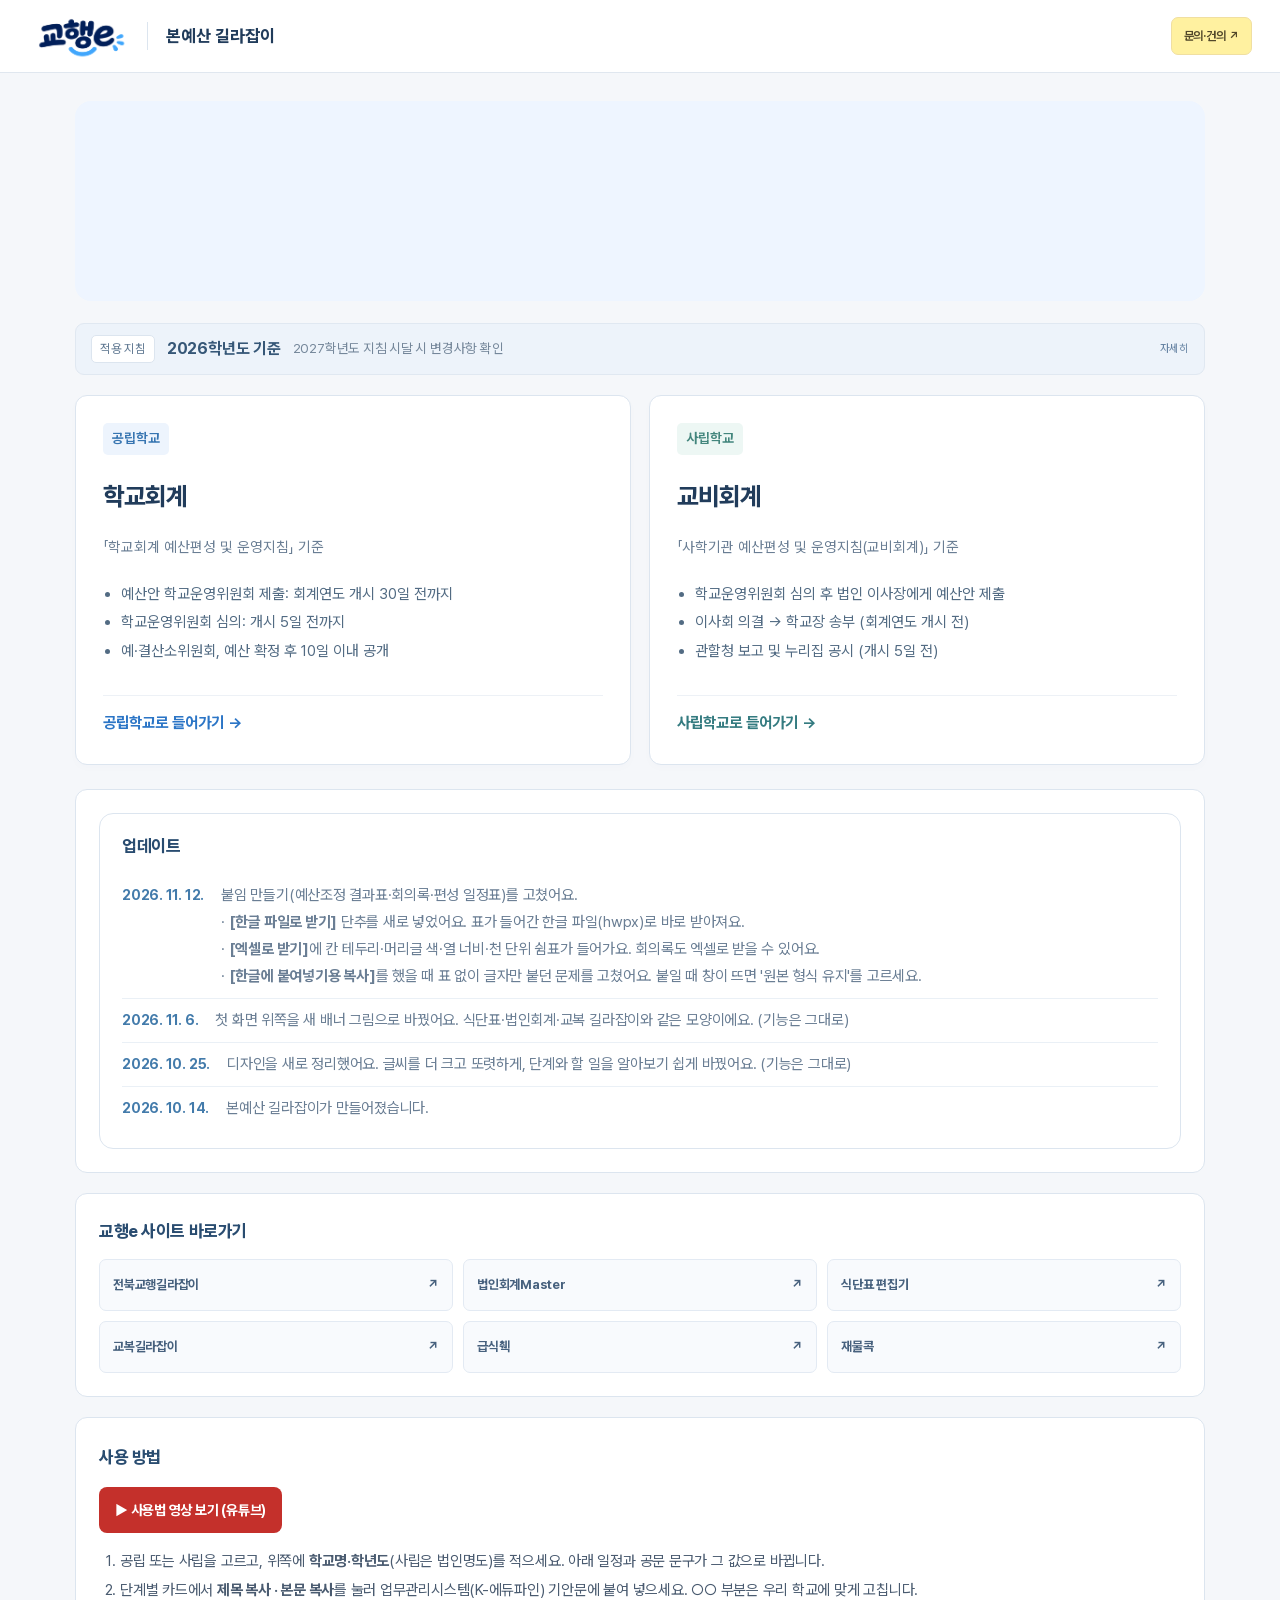
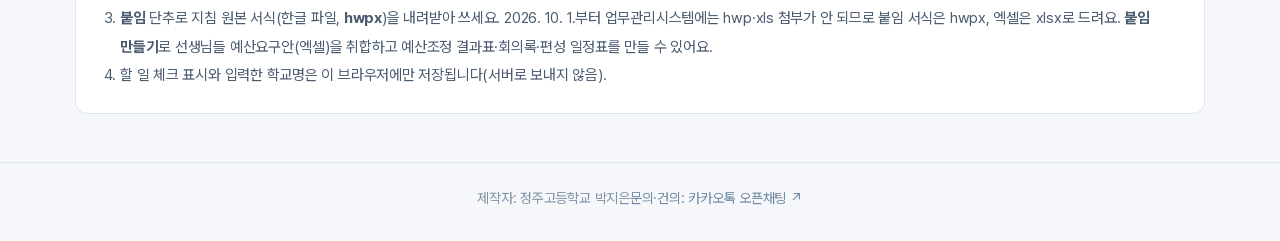
==== commit 86f2c2b4: "교행e 사이트 바로가기에 급식췍·재물콕 추가, 바로가기 그림을 사이트별로 Co-Authored-By: Claude Opus 5.5 <noreply@anthropic.com>" ====
--- a/index.html
+++ b/index.html
@@ -4,6 +4,8 @@
 <meta charset="UTF-8">
 <meta name="viewport" content="width=device-width, initial-scale=1">
 <title>교행e의 본예산 길라잡이</title>
+<link rel="icon" type="image/png" sizes="32x32" href="[data-uri]"><!-- 탭 아이콘: 들고 있는 물건(본예산길라잡이_탭.png) / 홈 화면은 아래 SD 그림 -->
+<link rel="apple-touch-icon" href="[data-uri]">
 <style>
 :root{
   --navy:#1e3a5f; --navy-2:#2b4c76; --blue:#2775ce; --blue-soft:#eaf3ff;
@@ -63,7 +65,7 @@
 @media (max-width:760px){.news{grid-template-columns:1fr}.updates li{flex-direction:column;gap:2px}}
 .sites{background:var(--card);border:1px solid var(--line);border-radius:14px;padding:18px 22px;margin-bottom:16px}
 .sites h3{margin:0 0 12px;font-size:17px;color:var(--navy)}
-.sites>div{display:grid;grid-template-columns:repeat(4,minmax(0,1fr));gap:10px}
+.sites>div{display:grid;grid-template-columns:repeat(3,minmax(0,1fr));gap:10px}
 .sites a{display:flex;align-items:center;justify-content:space-between;gap:8px;min-height:52px;padding:10px 16px;border:1px solid #c9d8ea;border-radius:10px;background:#f7faff;color:var(--navy);font-weight:700;font-size:15.5px;text-decoration:none}
 .sites a:hover{border-color:var(--blue);background:#eef4fd}
 @media (max-width:760px){.sites>div{grid-template-columns:repeat(2,minmax(0,1fr))}}
@@ -257,7 +259,7 @@
   .step,.sched,.doc{break-inside:avoid;box-shadow:none}
 }
 </style>
-<link rel="stylesheet" href="design/dashboard.css?v=20261106-banner1">
+<link rel="stylesheet" href="design/dashboard.css?v=20261116-links1">
 <style id="readable">
 /* 읽기 쉽게: 처음 쓰는 사람도 편하도록 글씨 크기만 키움 (모양·색은 design/ 그대로) */
 @media screen{
@@ -361,6 +363,8 @@
         <a href="https://law.lynqook.workers.dev/" target="_blank" rel="noopener"><span>법인회계Master</span><span aria-hidden="true">↗</span></a>
         <a href="https://lynqook-gif.github.io/food/" target="_blank" rel="noopener"><span>식단표 편집기</span><span aria-hidden="true">↗</span></a>
         <a href="https://gyobok-guide.lynqook.workers.dev/" target="_blank" rel="noopener"><span>교복길라잡이</span><span aria-hidden="true">↗</span></a>
+        <a href="https://lynqook-gif.github.io/meal-check/" target="_blank" rel="noopener"><span>급식췍</span><span aria-hidden="true">↗</span></a>
+        <a href="https://jaemul.lynqook.workers.dev/" target="_blank" rel="noopener"><span>재물콕</span><span aria-hidden="true">↗</span></a>
       </div>
     </section>
     <div class="howto">
@@ -1579,7 +1583,6 @@
 }
 })();
 </script>
-<script src="design/dashboard.js?v=20261106-banner1"></script>
-<script defer src='https://static.cloudflareinsights.com/beacon.min.js' data-cf-beacon='{"token": "00248d89c44f4b66adaa40eebae5d5e0"}'></script>
+<script src="design/dashboard.js?v=20261116-links1"></script>
 </body>
 </html>
--- a/design/dashboard.css
+++ b/design/dashboard.css
@@ -26,7 +26,7 @@
  .pickcard{position:relative;display:flex;flex-direction:column;align-items:flex-start;text-align:left;padding:27px!important;background:#fff!important;border:1px solid #dce5ef!important;border-radius:12px!important;cursor:pointer;box-shadow:0 3px 10px #27476904!important;transition:border-color .15s,transform .15s;min-width:0}
  .pickcard:hover{border-color:#8bb6e2!important;transform:translateY(-2px)}.pickcard.pri:hover{border-color:#8cbfb8!important}.pickcard .tag{display:inline-flex;padding:4px 9px;background:#edf4fd;color:#3775b1;border-radius:5px;font-size:11px;font-weight:650;margin-bottom:10px}.pickcard.pri .tag{background:#edf7f4;color:#43867d}
  .pickcard h2{font-size:25px!important;font-weight:750;letter-spacing:-.04em;margin:0 0 8px!important;color:#213c5b}.pickcard p{font-size:13px;color:#6a7e94;margin:0 0 10px}.pickcard ul{font-size:13px;color:#526b83;line-height:1.9;padding-left:18px;margin:0 0 20px}.pickcard .go{display:block;width:100%;border-top:1px solid #edf1f6;padding-top:14px;margin-top:auto;color:#2b75c6;font-size:14px;font-weight:700}.pickcard.pri .go{color:#347b80}.budget-choice-icon{display:none}
- .news,.sites,.howto{background:#fff;border:1px solid #dce5ef;border-radius:12px;padding:23px;margin:0 0 20px!important}.news h3,.sites h3,.howto h3{font-size:17px;font-weight:750;letter-spacing:-.025em;color:#294c70;margin:0 0 13px!important}.news ul{list-style:none;padding:0;margin:0}.news li{display:flex;gap:17px;font-size:13px;color:#6a7e94;line-height:1.8}.news time{color:#437bab;white-space:nowrap;font-size:12px}.sites>div{display:grid;grid-template-columns:repeat(4,minmax(0,1fr));gap:10px}.sites a{display:flex;justify-content:space-between;gap:10px;padding:13px;background:#f8fafd;border:1px solid #e3eaf3;border-radius:7px;font-size:13px;color:#47617e;text-decoration:none}.howto{font-size:14px;color:#596f87;line-height:1.9}.howto ol{padding-left:21px;margin-bottom:0}
+ .news,.sites,.howto{background:#fff;border:1px solid #dce5ef;border-radius:12px;padding:23px;margin:0 0 20px!important}.news h3,.sites h3,.howto h3{font-size:17px;font-weight:750;letter-spacing:-.025em;color:#294c70;margin:0 0 13px!important}.news ul{list-style:none;padding:0;margin:0}.news li{display:flex;gap:17px;font-size:13px;color:#6a7e94;line-height:1.8}.news time{color:#437bab;white-space:nowrap;font-size:12px}.sites>div{display:grid;grid-template-columns:repeat(3,minmax(0,1fr));gap:10px}.sites a{display:flex;justify-content:space-between;gap:10px;padding:13px;background:#f8fafd;border:1px solid #e3eaf3;border-radius:7px;font-size:13px;color:#47617e;text-decoration:none}.howto{font-size:14px;color:#596f87;line-height:1.9}.howto ol{padding-left:21px;margin-bottom:0}
  #view{max-width:none!important;margin:0!important;padding:0!important}
  .vhead{position:relative;display:flex;align-items:center;min-height:125px;padding:5px 135px 24px 0!important;margin:0 0 16px!important;background:transparent!important;border:0!important;border-bottom:1px solid #dce5ef!important;text-align:left}
  .vhead h1{display:flex;flex-direction:column;align-items:flex-start;gap:7px;font:760 28px/1.4 var(--ui)!important;letter-spacing:-.04em;margin:0 0 9px!important;color:#213c5b}
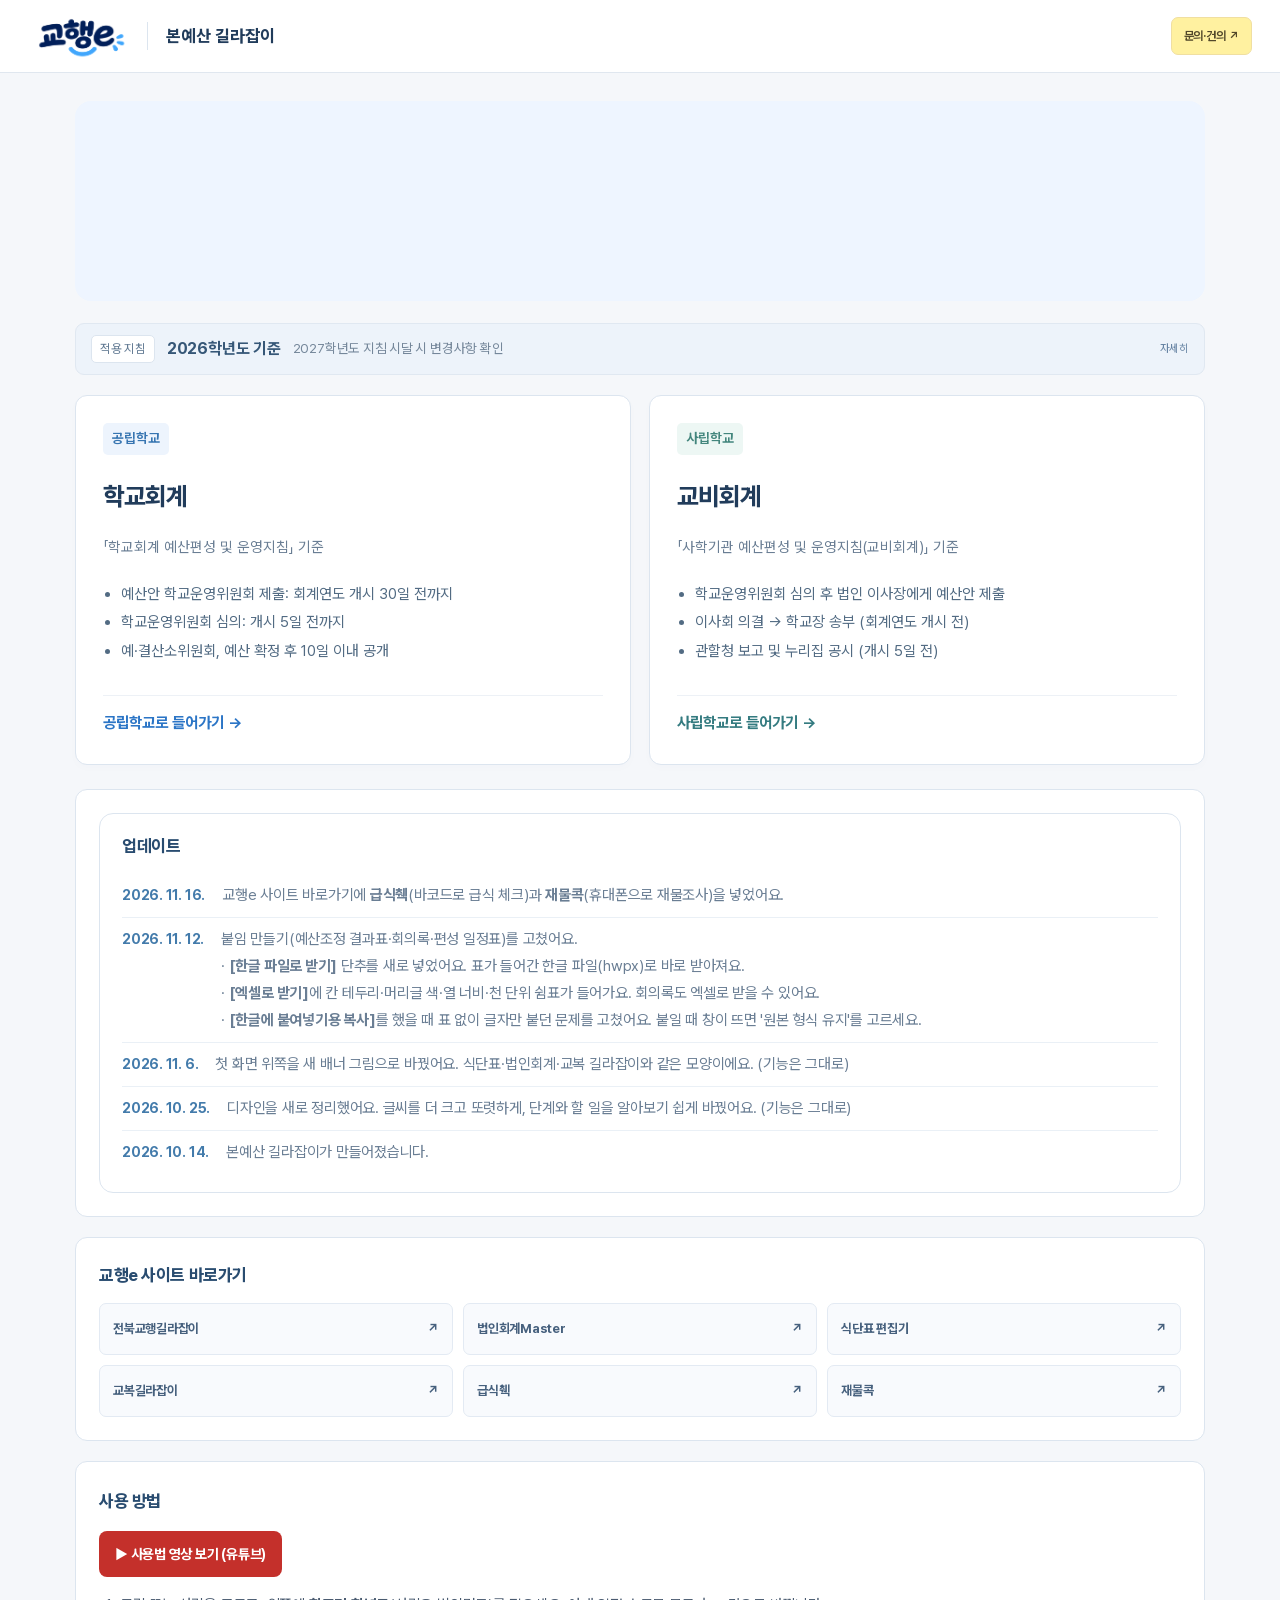
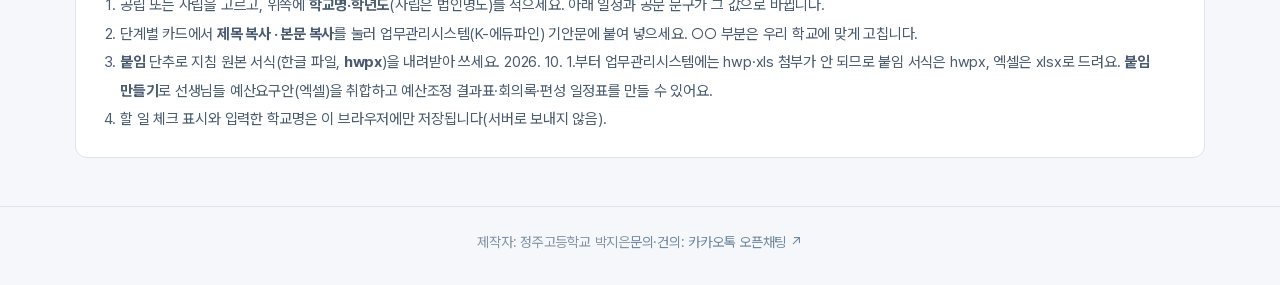
==== commit 7b48d732: "업데이트 소식: 사이트 바로가기에 급식췍·재물콕 추가 (2026-11-16) 공지 Co-Authored-By: Claude Opus 5.5 <noreply@anthropic.com" ====
--- a/index.html
+++ b/index.html
@@ -349,6 +349,7 @@
       <div class="updates">
         <h3>업데이트</h3>
         <ul>
+          <li><time>2026. 11. 16.</time><span>교행e 사이트 바로가기에 <b>급식췍</b>(바코드로 급식 체크)과 <b>재물콕</b>(휴대폰으로 재물조사)을 넣었어요.</span></li>
           <li><time>2026. 11. 12.</time><span>붙임 만들기(예산조정 결과표·회의록·편성 일정표)를 고쳤어요.<br>· <b>[한글 파일로 받기]</b> 단추를 새로 넣었어요. 표가 들어간 한글 파일(hwpx)로 바로 받아져요.<br>· <b>[엑셀로 받기]</b>에 칸 테두리·머리글 색·열 너비·천 단위 쉼표가 들어가요. 회의록도 엑셀로 받을 수 있어요.<br>· <b>[한글에 붙여넣기용 복사]</b>를 했을 때 표 없이 글자만 붙던 문제를 고쳤어요. 붙일 때 창이 뜨면 '원본 형식 유지'를 고르세요.</span></li>
           <li><time>2026. 11. 6.</time><span>첫 화면 위쪽을 새 배너 그림으로 바꿨어요. 식단표·법인회계·교복 길라잡이와 같은 모양이에요. (기능은 그대로)</span></li>
           <li><time>2026. 10. 25.</time><span>디자인을 새로 정리했어요. 글씨를 더 크고 또렷하게, 단계와 할 일을 알아보기 쉽게 바꿨어요. (기능은 그대로)</span></li>
